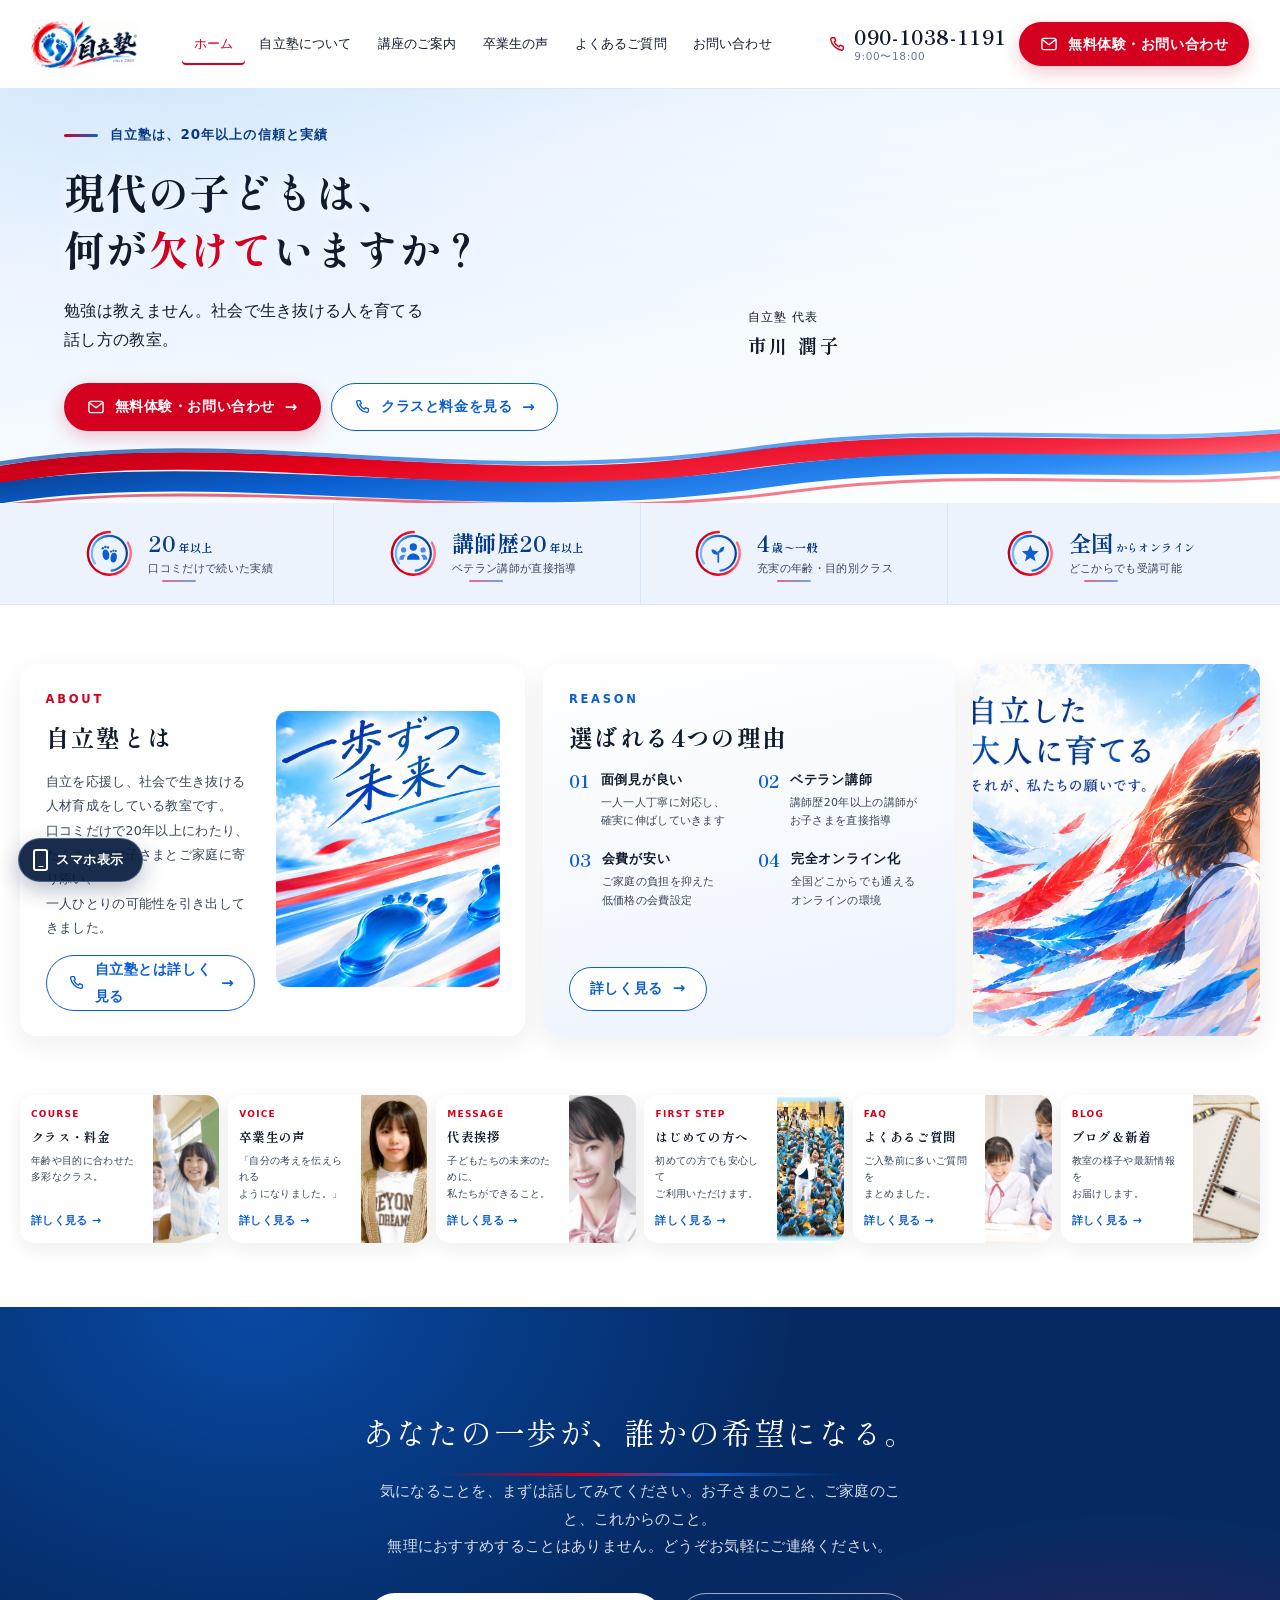
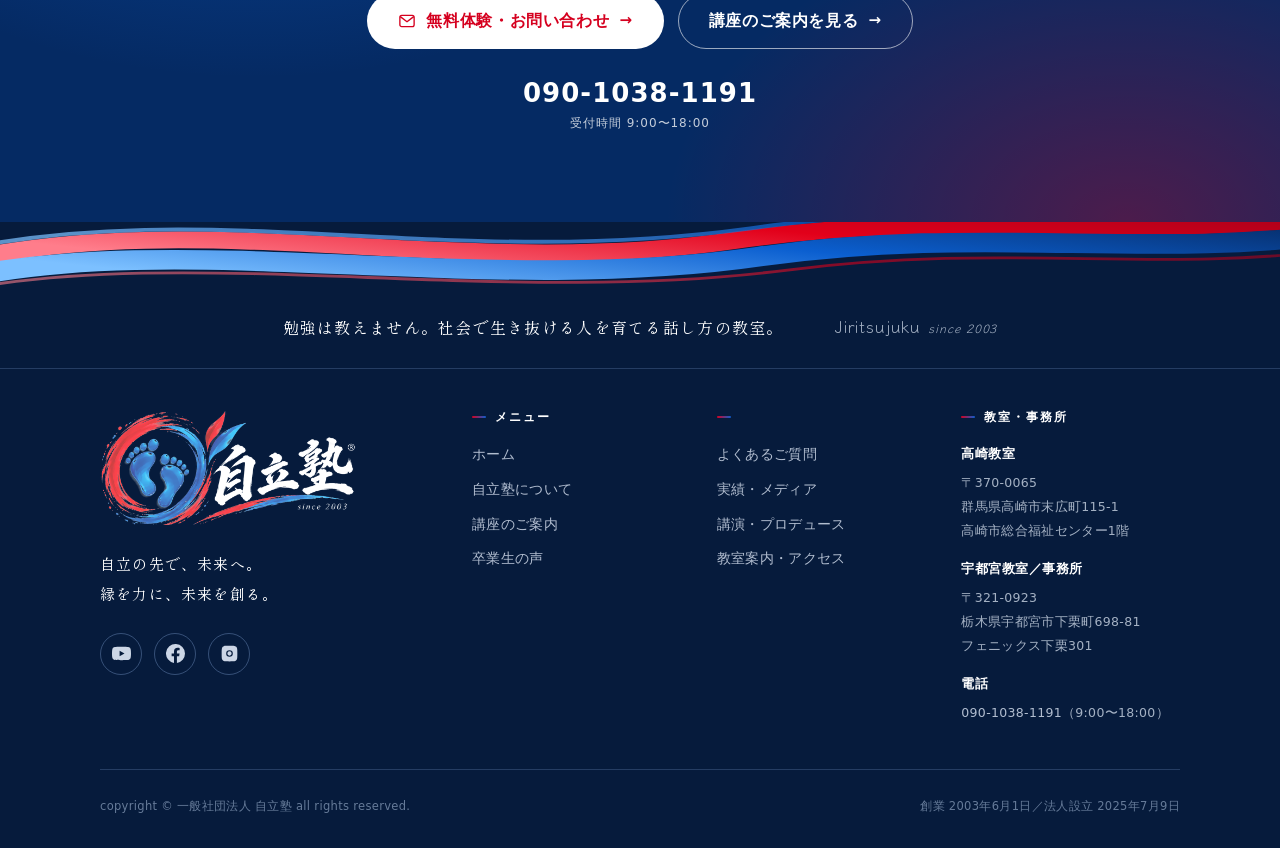
==== index.html @ 33a71c9c "現行サイト（Vercel本番デプロイ）のソースを取り込み Co-Authored-By: Claude Opus 5.5 <noreply@anthropic.com> Claude-Session:" ====
<!DOCTYPE html>
<html lang="ja">
<head>
<meta charset="UTF-8">
<meta name="viewport" content="width=device-width, initial-scale=1">
<title>自立塾｜高崎・宇都宮の話し方教室｜不登校・引きこもり支援</title>
<meta name="description" content="勉強は教えません。社会で生き抜ける人を育てる話し方の教室。世界情勢・コミュニケーション・お金の教育・プレゼンテーション力の4本柱。完全オンライン対応で全国から参加できます。">
<meta name="keywords" content="自立塾,高崎市,宇都宮市,話し方教室,不登校,引きこもり支援,市川潤子,オンライン,プレゼンテーション,お金の教育">
<meta name="robots" content="index,follow">
<meta property="og:type" content="website">
<meta property="og:title" content="自立塾｜高崎・宇都宮の話し方教室｜不登校・引きこもり支援">
<meta property="og:description" content="勉強は教えません。社会で生き抜ける人を育てる話し方の教室。世界情勢・コミュニケーション・お金の教育・プレゼンテーション力の4本柱。完全オンライン対応で全国から参加できます。">
<meta property="og:site_name" content="自立塾">
<meta property="og:image" content="assets/img/hero-pc.jpg">
<meta name="twitter:card" content="summary_large_image">
<link rel="icon" href="assets/img/mark.png">
<link rel="apple-touch-icon" href="assets/img/mark.png">
<link rel="preconnect" href="https://fonts.googleapis.com">
<link rel="preconnect" href="https://fonts.gstatic.com" crossorigin>
<link rel="stylesheet" href="https://fonts.googleapis.com/css2?family=Klee+One:wght@400;600&family=Shippori+Mincho+B1:wght@500;700&family=Zen+Kaku+Gothic+New:wght@400;500;700&display=swap">
<link rel="stylesheet" href="assets/css/style.css">
<script type="application/ld+json">{"@context": "https://schema.org", "@type": "EducationalOrganization", "name": "一般社団法人 自立塾", "alternateName": "自立塾", "url": "https://jiritujuku.com/", "logo": "https://jiritujuku.com/assets/img/logo-h.png", "foundingDate": "2003-06-01", "founder": {"@type": "Person", "name": "市川 潤子"}, "telephone": "+81-90-1038-1191", "sameAs": ["https://www.youtube.com/channel/UCJp2LZc89UXHqa7oxnzZFcg", "https://www.facebook.com/jichikawa2/", "https://www.instagram.com/junko.ichikawa/", "https://ameblo.jp/jiritujuku/"], "address": [{"@type": "PostalAddress", "postalCode": "370-0065", "addressRegion": "群馬県", "addressLocality": "高崎市", "streetAddress": "末広町115-1 高崎市総合福祉センター1階"}, {"@type": "PostalAddress", "postalCode": "321-0923", "addressRegion": "栃木県", "addressLocality": "宇都宮市", "streetAddress": "下栗町698-81 フェニックス下栗301"}]}</script>
</head>
<body>
<svg class="svg-defs" aria-hidden="true" focusable="false"><defs>
<linearGradient id="gRed" x1="0" y1="0" x2="1" y2="0.35"><stop offset="0" stop-color="#A8001A"/><stop offset=".42" stop-color="#E2001A"/><stop offset=".78" stop-color="#F42640"/><stop offset="1" stop-color="#FF6E7E"/></linearGradient>
<linearGradient id="gBlue" x1="0" y1="0" x2="1" y2="0.35"><stop offset="0" stop-color="#07306F"/><stop offset=".42" stop-color="#0B5FD0"/><stop offset=".78" stop-color="#2D8BF5"/><stop offset="1" stop-color="#6FB8FF"/></linearGradient>
<linearGradient id="gRedR" x1="1" y1="0" x2="0" y2="0.35"><stop offset="0" stop-color="#A8001A"/><stop offset=".45" stop-color="#E2001A"/><stop offset="1" stop-color="#FF7D8B"/></linearGradient>
<linearGradient id="gBlueR" x1="1" y1="0" x2="0" y2="0.35"><stop offset="0" stop-color="#07306F"/><stop offset=".45" stop-color="#0B5FD0"/><stop offset="1" stop-color="#7CC0FF"/></linearGradient>
</defs></svg>
<a class="skip" href="#main">本文へスキップ</a>

<header class="header">
  <div class="header__bar">
    <a class="header__logo" href="index.html" aria-label="自立塾 ホーム">
      <img src="assets/img/logo-since.png" alt="自立塾 since 2003" width="950" height="430">
    </a>
    <p class="header__tagline">社会で生き抜く力を<br>育てる話し方の教室</p>
    <nav class="header__nav" aria-label="メインメニュー">
      <a href="index.html" aria-current="page">ホーム</a>
      <a href="about.html">自立塾について</a>
      <a href="course.html">講座のご案内</a>
      <a href="voice.html">卒業生の声</a>
      <a href="faq.html">よくあるご質問</a>
      <a href="contact.html">お問い合わせ</a>
    </nav>
    <div class="header__side">
      <a class="header__tel" href="tel:09010381191"><svg class="ico" viewBox="0 0 24 24" aria-hidden="true" focusable="false"><path d="M6.6 3.5h3l1.5 3.8-2 1.4a12 12 0 0 0 6.2 6.2l1.4-2 3.8 1.5v3a1.8 1.8 0 0 1-2 1.8A16.5 16.5 0 0 1 4.8 5.5a1.8 1.8 0 0 1 1.8-2z" fill="none" stroke="currentColor" stroke-width="1.8" stroke-linejoin="round"/></svg><span><b>090-1038-1191</b><em>9:00〜18:00</em></span></a>
      <a class="btn btn--primary btn--sm" href="contact.html"><svg class="ico" viewBox="0 0 24 24" aria-hidden="true" focusable="false"><rect x="2.5" y="4.5" width="19" height="15" rx="2.5" fill="none" stroke="currentColor" stroke-width="1.8"/><path d="M3.5 6.5 12 13l8.5-6.5" fill="none" stroke="currentColor" stroke-width="1.8" stroke-linecap="round" stroke-linejoin="round"/></svg>無料体験・お問い合わせ</a>
      <button class="burger" type="button" aria-label="メニューを開く" aria-expanded="false" aria-controls="drawer"><i></i><i></i><i></i></button>
    </div>
  </div>
</header>

<div class="drawer" id="drawer">
  <nav aria-label="モバイルメニュー">
      <a href="index.html" aria-current="page">ホーム</a>
      <a href="about.html">自立塾について</a>
      <a href="course.html">講座のご案内</a>
      <a href="voice.html">卒業生の声</a>
      <a href="faq.html">よくあるご質問</a>
      <a href="contact.html">お問い合わせ</a>
      <a href="achievement.html">実績・メディア</a>
      <a href="produce.html">講演・プロデュース</a>
      <a href="info.html">教室案内・アクセス</a>
  </nav>
  <div class="drawer__cta">
    <a class="btn btn--primary btn--full" href="contact.html"><svg class="ico" viewBox="0 0 24 24" aria-hidden="true" focusable="false"><rect x="2.5" y="4.5" width="19" height="15" rx="2.5" fill="none" stroke="currentColor" stroke-width="1.8"/><path d="M3.5 6.5 12 13l8.5-6.5" fill="none" stroke="currentColor" stroke-width="1.8" stroke-linecap="round" stroke-linejoin="round"/></svg>無料体験・お問い合わせ</a>
    <a class="btn btn--tel btn--full" href="tel:09010381191"><svg class="ico" viewBox="0 0 24 24" aria-hidden="true" focusable="false"><path d="M6.6 3.5h3l1.5 3.8-2 1.4a12 12 0 0 0 6.2 6.2l1.4-2 3.8 1.5v3a1.8 1.8 0 0 1-2 1.8A16.5 16.5 0 0 1 4.8 5.5a1.8 1.8 0 0 1 1.8-2z" fill="none" stroke="currentColor" stroke-width="1.8" stroke-linejoin="round"/></svg>090-1038-1191</a>
  </div>
</div>

<main id="main">
  <!-- ============ ヒーロー ============ -->
  <section class="hero">
    <div class="hero__media">
      <div class="hero__photo">
        <picture>
          <source media="(max-width:920px)" srcset="assets/img/hero-sp.jpg">
          <img src="assets/img/hero-pc.jpg" alt="自立塾でお子さまの自立を応援します" width="1536" height="436" decoding="async" fetchpriority="high">
        </picture>
      </div>
      <div class="container hero__inner">
        <p class="hero__eyebrow">自立塾は、20年以上の信頼と実績</p>
        <h1>現代の子どもは、<br>何が<span class="accent">欠けて</span>いますか？</h1>
        <p class="hero__sub">勉強は教えません。社会で生き抜ける人を育てる<br>話し方の教室。</p>
        <div class="btn-row">
          <a class="btn btn--primary" href="contact.html"><svg class="ico" viewBox="0 0 24 24" aria-hidden="true" focusable="false"><rect x="2.5" y="4.5" width="19" height="15" rx="2.5" fill="none" stroke="currentColor" stroke-width="1.8"/><path d="M3.5 6.5 12 13l8.5-6.5" fill="none" stroke="currentColor" stroke-width="1.8" stroke-linecap="round" stroke-linejoin="round"/></svg>無料体験・お問い合わせ</a>
          <a class="btn btn--ghost" href="course.html"><svg class="ico" viewBox="0 0 24 24" aria-hidden="true" focusable="false"><path d="M6.6 3.5h3l1.5 3.8-2 1.4a12 12 0 0 0 6.2 6.2l1.4-2 3.8 1.5v3a1.8 1.8 0 0 1-2 1.8A16.5 16.5 0 0 1 4.8 5.5a1.8 1.8 0 0 1 1.8-2z" fill="none" stroke="currentColor" stroke-width="1.8" stroke-linejoin="round"/></svg>クラスと料金を見る</a>
        </div>
      </div>
      <p class="hero__credit"><span>自立塾 代表</span><b>市川 潤子</b></p>
      <svg class="ribbon ribbon--hero" viewBox="0 0 1440 210" preserveAspectRatio="none" aria-hidden="true" focusable="false">
<path d="M-40,172 C230,56 520,198 820,126 C1070,66 1250,130 1480,80" fill="none" stroke="url(#gRed)" stroke-width="30" stroke-linecap="round"/>
<path d="M-40,202 C210,98 540,228 850,154 C1090,98 1270,160 1480,112" fill="none" stroke="url(#gBlue)" stroke-width="35" stroke-linecap="round"/>
<path d="M-40,150 C250,40 500,180 840,104 C1080,46 1270,112 1480,60" fill="none" stroke="url(#gBlue)" stroke-width="7" stroke-linecap="round" opacity=".72"/>
<path d="M-40,222 C220,126 560,246 880,178 C1120,128 1280,186 1480,140" fill="none" stroke="url(#gRed)" stroke-width="5" stroke-linecap="round" opacity=".58"/>
</svg>
    </div>
  </section>

  <!-- ============ 信頼の実績 ============ -->
  <section class="trust">
    <div class="trust__grid">
      <div class="trust__item">
        <span class="trust__icon" aria-hidden="true"><svg viewBox="0 0 100 100" focusable="false"><circle cx="50" cy="50" r="44" fill="none" stroke="url(#gRed)" stroke-width="5" stroke-linecap="round" stroke-dasharray="230 47" transform="rotate(-30 50 50)"/><circle cx="50" cy="50" r="36" fill="none" stroke="url(#gBlue)" stroke-width="4.5" stroke-linecap="round" stroke-dasharray="186 40" transform="rotate(145 50 50)"/><g fill="#0B5FD0"><ellipse cx="43" cy="53" rx="7" ry="11" transform="rotate(-10 43 53)"/><circle cx="36.5" cy="39.5" r="2.5"/><circle cx="42" cy="37" r="2.7"/><circle cx="47.5" cy="38" r="2.4"/><ellipse cx="59" cy="59" rx="6.4" ry="10" transform="rotate(8 59 59)"/><circle cx="53.5" cy="46.5" r="2.2"/><circle cx="58.5" cy="44.5" r="2.4"/><circle cx="63.5" cy="45.5" r="2.2"/></g></svg></span>
        <div>
          <p class="trust__num">20<small>年以上</small></p>
          <span class="trust__label">口コミだけで続いた実績</span>
        </div>
      </div>
      <div class="trust__item">
        <span class="trust__icon" aria-hidden="true"><svg viewBox="0 0 100 100" focusable="false"><circle cx="50" cy="50" r="44" fill="none" stroke="url(#gRed)" stroke-width="5" stroke-linecap="round" stroke-dasharray="230 47" transform="rotate(-30 50 50)"/><circle cx="50" cy="50" r="36" fill="none" stroke="url(#gBlue)" stroke-width="4.5" stroke-linecap="round" stroke-dasharray="186 40" transform="rotate(145 50 50)"/><g fill="#0B5FD0"><circle cx="50" cy="37" r="7.5"/><path d="M37 63c0-7.6 5.8-12.5 13-12.5S63 55.4 63 63z"/><g opacity=".72"><circle cx="30" cy="43" r="5.4"/><path d="M21 63c0-6 4-10 9-10 1.5 0 2.9.3 4.1.9-2.5 2.3-4.1 5.4-4.1 9.1z"/><circle cx="70" cy="43" r="5.4"/><path d="M79 63c0-6-4-10-9-10-1.5 0-2.9.3-4.1.9 2.5 2.3 4.1 5.4 4.1 9.1z"/></g></g></svg></span>
        <div>
          <p class="trust__num">講師歴<b>20</b><small>年以上</small></p>
          <span class="trust__label">ベテラン講師が直接指導</span>
        </div>
      </div>
      <div class="trust__item">
        <span class="trust__icon" aria-hidden="true"><svg viewBox="0 0 100 100" focusable="false"><circle cx="50" cy="50" r="44" fill="none" stroke="url(#gRed)" stroke-width="5" stroke-linecap="round" stroke-dasharray="230 47" transform="rotate(-30 50 50)"/><circle cx="50" cy="50" r="36" fill="none" stroke="url(#gBlue)" stroke-width="4.5" stroke-linecap="round" stroke-dasharray="186 40" transform="rotate(145 50 50)"/><path d="M50 68V47" stroke="#0B5FD0" stroke-width="3.4" stroke-linecap="round" fill="none"/><path d="M49 53c-8 0-13-4-13-11 7 0 13 4 13 11z" fill="#0B5FD0"/><path d="M51 49c8-1 12-6 11-13-7 1-11 6-11 13z" fill="#0B5FD0"/></svg></span>
        <div>
          <p class="trust__num">4<small>歳〜一般</small></p>
          <span class="trust__label">充実の年齢・目的別クラス</span>
        </div>
      </div>
      <div class="trust__item">
        <span class="trust__icon" aria-hidden="true"><svg viewBox="0 0 100 100" focusable="false"><circle cx="50" cy="50" r="44" fill="none" stroke="url(#gRed)" stroke-width="5" stroke-linecap="round" stroke-dasharray="230 47" transform="rotate(-30 50 50)"/><circle cx="50" cy="50" r="36" fill="none" stroke="url(#gBlue)" stroke-width="4.5" stroke-linecap="round" stroke-dasharray="186 40" transform="rotate(145 50 50)"/><path d="M50 33 54.8 44.8 67.5 45.7 57.7 53.9 60.9 66.3 50 59.4 39.1 66.3 42.3 53.9 32.5 45.7 45.2 44.8Z" fill="#0B5FD0"/></svg></span>
        <div>
          <p class="trust__num">全国<small>からオンライン</small></p>
          <span class="trust__label">どこからでも受講可能</span>
        </div>
      </div>
    </div>
  </section>

  <!-- ============ 自立塾とは ／ 選ばれる理由 ／ 願い ============ -->
  <section class="section section--bento reveal">
    <div class="container container--wide">
      <div class="bento">

        <article class="bento__card bento__card--about">
          <div class="bento__text">
            <span class="eyebrow">ABOUT</span>
            <h2>自立塾とは</h2>
            <p>自立を応援し、社会で生き抜ける人材育成をしている教室です。<br>
            口コミだけで20年以上にわたり、たくさんのお子さまとご家庭に寄り添い、<br>
            一人ひとりの可能性を引き出してきました。</p>
            <a class="btn btn--ghost btn--sm" href="about.html"><svg class="ico" viewBox="0 0 24 24" aria-hidden="true" focusable="false"><path d="M6.6 3.5h3l1.5 3.8-2 1.4a12 12 0 0 0 6.2 6.2l1.4-2 3.8 1.5v3a1.8 1.8 0 0 1-2 1.8A16.5 16.5 0 0 1 4.8 5.5a1.8 1.8 0 0 1 1.8-2z" fill="none" stroke="currentColor" stroke-width="1.8" stroke-linejoin="round"/></svg>自立塾とは詳しく見る</a>
          </div>
          <div class="bento__photo">
            <picture>
              <source media="(max-width:620px)" srcset="assets/img/card-feet-sp.jpg">
              <img src="assets/img/card-feet.jpg" alt="一歩ずつ、未来へ。自立塾の歩み" width="740" height="980" loading="lazy">
            </picture>
          </div>
        </article>

        <article class="bento__card bento__card--reason">
          <span class="eyebrow eyebrow--blue">REASON</span>
          <h2>選ばれる<span class="num">4</span>つの理由</h2>
          <div class="reason-grid">
            <div class="reason">
              <span class="reason__no">01</span>
              <div><h3>面倒見が良い</h3><p>一人一人丁寧に対応し、<br>確実に伸ばしていきます</p></div>
            </div>
            <div class="reason">
              <span class="reason__no">02</span>
              <div><h3>ベテラン講師</h3><p>講師歴20年以上の講師が<br>お子さまを直接指導</p></div>
            </div>
            <div class="reason">
              <span class="reason__no">03</span>
              <div><h3>会費が安い</h3><p>ご家庭の負担を抑えた<br>低価格の会費設定</p></div>
            </div>
            <div class="reason">
              <span class="reason__no">04</span>
              <div><h3>完全オンライン化</h3><p>全国どこからでも通える<br>オンラインの環境</p></div>
            </div>
          </div>
          <a class="btn btn--ghost btn--sm" href="about.html">詳しく見る</a>
        </article>

        <article class="bento__card bento__card--wish">
          <picture>
            <source media="(max-width:620px)" srcset="assets/img/card-wish-sp.jpg">
            <img src="assets/img/card-wish.jpg" alt="自立した大人に育てる。それが、私たちの願いです。" width="1044" height="1086" loading="lazy">
          </picture>
        </article>

      </div>
    </div>
  </section>

  <!-- ============ 各ページへのご案内 ============ -->
  <section class="section section--portal reveal">
    <div class="container container--wide">
      <div class="portal">
        <a class="portal__card" href="course.html">
          <div class="portal__body">
            <span class="eyebrow">COURSE</span>
            <h2>クラス・料金</h2>
            <p>年齢や目的に合わせた<br>多彩なクラス。</p>
            <span class="portal__more">詳しく見る →</span>
          </div>
          <div class="portal__thumb"><img src="assets/img/c-1.png" alt="" width="300" height="230" loading="lazy"></div>
        </a>
        <a class="portal__card" href="voice.html">
          <div class="portal__body">
            <span class="eyebrow">VOICE</span>
            <h2>卒業生の声</h2>
            <p>「自分の考えを伝えられる<br>ようになりました。」</p>
            <span class="portal__more">詳しく見る →</span>
          </div>
          <div class="portal__thumb"><img src="assets/img/syoukai-seito-yui.png" alt="" width="300" height="300" loading="lazy"></div>
        </a>
        <a class="portal__card" href="about.html">
          <div class="portal__body">
            <span class="eyebrow">MESSAGE</span>
            <h2>代表挨拶</h2>
            <p>子どもたちの未来のために、<br>私たちができること。</p>
            <span class="portal__more">詳しく見る →</span>
          </div>
          <div class="portal__thumb"><img src="assets/img/teacher-1.png" alt="" width="320" height="320" loading="lazy"></div>
        </a>
        <a class="portal__card" href="contact.html">
          <div class="portal__body">
            <span class="eyebrow">FIRST STEP</span>
            <h2>はじめての方へ</h2>
            <p>初めての方でも安心して<br>ご利用いただけます。</p>
            <span class="portal__more">詳しく見る →</span>
          </div>
          <div class="portal__thumb"><img src="assets/img/index-3.png" alt="" width="400" height="270" loading="lazy"></div>
        </a>
        <a class="portal__card" href="faq.html">
          <div class="portal__body">
            <span class="eyebrow">FAQ</span>
            <h2>よくあるご質問</h2>
            <p>ご入塾前に多いご質問を<br>まとめました。</p>
            <span class="portal__more">詳しく見る →</span>
          </div>
          <div class="portal__thumb"><img src="assets/img/c-2.png" alt="" width="300" height="230" loading="lazy"></div>
        </a>
        <a class="portal__card" href="https://ameblo.jp/jiritujuku/" target="_blank" rel="noopener">
          <div class="portal__body">
            <span class="eyebrow">BLOG</span>
            <h2>ブログ＆新着</h2>
            <p>教室の様子や最新情報を<br>お届けします。</p>
            <span class="portal__more">詳しく見る →</span>
          </div>
          <div class="portal__thumb"><img src="assets/img/blog.png" alt="" width="247" height="165" loading="lazy"></div>
        </a>
      </div>
    </div>
  </section>

  <section class="ctaband">
    <div class="container ctaband__inner">
      <p class="catch">あなたの一歩が、誰かの希望になる。</p>
      <p>気になることを、まずは話してみてください。お子さまのこと、ご家庭のこと、これからのこと。<br>
      無理におすすめすることはありません。どうぞお気軽にご連絡ください。</p>
      <div class="btn-row">
        <a class="btn btn--white" href="contact.html"><svg class="ico" viewBox="0 0 24 24" aria-hidden="true" focusable="false"><rect x="2.5" y="4.5" width="19" height="15" rx="2.5" fill="none" stroke="currentColor" stroke-width="1.8"/><path d="M3.5 6.5 12 13l8.5-6.5" fill="none" stroke="currentColor" stroke-width="1.8" stroke-linecap="round" stroke-linejoin="round"/></svg>無料体験・お問い合わせ</a>
        <a class="btn btn--ghost" href="course.html" style="background:transparent;color:#fff;border-color:rgba(255,255,255,.6)">講座のご案内を見る</a>
      </div>
      <a class="ctaband__tel" href="tel:09010381191"><b>090-1038-1191</b><span>受付時間 9:00〜18:00</span></a>
    </div>
  </section>
</main>

<footer class="footer">
  <svg class="ribbon ribbon--footer" viewBox="0 0 1440 210" preserveAspectRatio="none" aria-hidden="true" focusable="false">
<path d="M-40,172 C230,56 520,198 820,126 C1070,66 1250,130 1480,80" fill="none" stroke="url(#gRedR)" stroke-width="30" stroke-linecap="round"/>
<path d="M-40,202 C210,98 540,228 850,154 C1090,98 1270,160 1480,112" fill="none" stroke="url(#gBlueR)" stroke-width="35" stroke-linecap="round"/>
<path d="M-40,150 C250,40 500,180 840,104 C1080,46 1270,112 1480,60" fill="none" stroke="url(#gBlueR)" stroke-width="7" stroke-linecap="round" opacity=".72"/>
<path d="M-40,222 C220,126 560,246 880,178 C1120,128 1280,186 1480,140" fill="none" stroke="url(#gRedR)" stroke-width="5" stroke-linecap="round" opacity=".58"/>
</svg>
  <div class="footer__catch">
    <p>勉強は教えません。社会で生き抜ける人を育てる話し方の教室。</p>
    <span class="footer__script">Jiritsujuku <em>since 2003</em></span>
  </div>
  <div class="container">
    <div class="footer__top">
      <div>
        <img class="footer__logo" src="assets/img/logo-since-white.png" alt="自立塾 since 2003" width="950" height="430">
        <p class="footer__tagline">自立の先で、未来へ。<br>縁を力に、未来を創る。</p>
        <div class="footer__sns">
          <a href="https://www.youtube.com/channel/UCJp2LZc89UXHqa7oxnzZFcg" target="_blank" rel="noopener" aria-label="YouTube"><svg viewBox="0 0 24 24" aria-hidden="true"><path fill="currentColor" d="M23.5 6.2a3 3 0 0 0-2.1-2.1C19.5 3.6 12 3.6 12 3.6s-7.5 0-9.4.5A3 3 0 0 0 .5 6.2C0 8.1 0 12 0 12s0 3.9.5 5.8a3 3 0 0 0 2.1 2.1c1.9.5 9.4.5 9.4.5s7.5 0 9.4-.5a3 3 0 0 0 2.1-2.1C24 15.9 24 12 24 12s0-3.9-.5-5.8ZM9.6 15.6V8.4l6.2 3.6-6.2 3.6Z"></path></svg></a>
          <a href="https://www.facebook.com/jichikawa2/" target="_blank" rel="noopener" aria-label="Facebook"><svg viewBox="0 0 24 24" aria-hidden="true"><path fill="currentColor" d="M24 12a12 12 0 1 0-13.9 11.9v-8.4H7.1V12h3V9.4c0-3 1.8-4.6 4.5-4.6 1.3 0 2.6.2 2.6.2v2.9h-1.5c-1.5 0-1.9.9-1.9 1.8V12h3.3l-.5 3.5h-2.8v8.4A12 12 0 0 0 24 12Z"></path></svg></a>
          <a href="https://www.instagram.com/junko.ichikawa/" target="_blank" rel="noopener" aria-label="Instagram"><svg viewBox="0 0 24 24" aria-hidden="true"><path fill="currentColor" d="M12 2.2c3.2 0 3.6 0 4.9.1 1.2.1 1.8.2 2.2.4.6.2 1 .5 1.4.9.4.4.7.8.9 1.4.2.4.4 1 .4 2.2.1 1.3.1 1.7.1 4.9s0 3.6-.1 4.9c-.1 1.2-.2 1.8-.4 2.2-.2.6-.5 1-.9 1.4-.4.4-.8.7-1.4.9-.4.2-1 .4-2.2.4-1.3.1-1.7.1-4.9.1s-3.6 0-4.9-.1c-1.2-.1-1.8-.2-2.2-.4-.6-.2-1-.5-1.4-.9-.4-.4-.7-.8-.9-1.4-.2-.4-.4-1-.4-2.2-.1-1.3-.1-1.7-.1-4.9s0-3.6.1-4.9c.1-1.2.2-1.8.4-2.2.2-.6.5-1 .9-1.4.4-.4.8-.7 1.4-.9.4-.2 1-.4 2.2-.4 1.3-.1 1.7-.1 4.9-.1Zm0 5.6a4.2 4.2 0 1 0 0 8.4 4.2 4.2 0 0 0 0-8.4Zm0 6.9a2.7 2.7 0 1 1 0-5.4 2.7 2.7 0 0 1 0 5.4Zm5.3-7.1a1 1 0 1 1-2 0 1 1 0 0 1 2 0Z"></path></svg></a>
        </div>
      </div>
      <div class="footer__nav">
        <div>
          <h4>メニュー</h4>
          <ul>
            <li><a href="index.html">ホーム</a></li>
            <li><a href="about.html">自立塾について</a></li>
            <li><a href="course.html">講座のご案内</a></li>
            <li><a href="voice.html">卒業生の声</a></li>
          </ul>
        </div>
        <div>
          <h4>&nbsp;</h4>
          <ul>
            <li><a href="faq.html">よくあるご質問</a></li>
            <li><a href="achievement.html">実績・メディア</a></li>
            <li><a href="produce.html">講演・プロデュース</a></li>
            <li><a href="info.html">教室案内・アクセス</a></li>
          </ul>
        </div>
        <div class="footer__office">
          <h4>教室・事務所</h4>
          <p><b>高崎教室</b>〒370-0065<br>群馬県高崎市末広町115-1<br>高崎市総合福祉センター1階</p>
          <p><b>宇都宮教室／事務所</b>〒321-0923<br>栃木県宇都宮市下栗町698-81<br>フェニックス下栗301</p>
          <p><b>電話</b><a href="tel:09010381191">090-1038-1191</a>（9:00〜18:00）</p>
        </div>
      </div>
    </div>
    <div class="footer__bottom">
      <span>copyright © 一般社団法人 自立塾 all rights reserved.</span>
      <span>創業 2003年6月1日／法人設立 2025年7月9日</span>
    </div>
  </div>
</footer>

<button class="viewtoggle" id="viewtoggle" type="button" aria-pressed="false">
  <span class="viewtoggle__ico" aria-hidden="true"></span><span class="viewtoggle__label">スマホ表示</span>
</button>

<div class="viewframe" id="viewframe" hidden>
  <div class="viewframe__bar">
    <span>スマホ表示プレビュー（幅 390px）</span>
    <button type="button" class="viewframe__close" id="viewframe-close">閉じる ✕</button>
  </div>
  <div class="viewframe__phone"><iframe id="viewframe-iframe" title="スマホ表示プレビュー"></iframe></div>
</div>

<div class="mobilebar">
  <a class="tel" href="tel:09010381191"><svg class="ico" viewBox="0 0 24 24" aria-hidden="true" focusable="false"><path d="M6.6 3.5h3l1.5 3.8-2 1.4a12 12 0 0 0 6.2 6.2l1.4-2 3.8 1.5v3a1.8 1.8 0 0 1-2 1.8A16.5 16.5 0 0 1 4.8 5.5a1.8 1.8 0 0 1 1.8-2z" fill="none" stroke="currentColor" stroke-width="1.8" stroke-linejoin="round"/></svg><span><b>090-1038-1191</b><em>9:00〜18:00</em></span></a>
  <a class="cv" href="contact.html"><svg class="ico" viewBox="0 0 24 24" aria-hidden="true" focusable="false"><rect x="2.5" y="4.5" width="19" height="15" rx="2.5" fill="none" stroke="currentColor" stroke-width="1.8"/><path d="M3.5 6.5 12 13l8.5-6.5" fill="none" stroke="currentColor" stroke-width="1.8" stroke-linecap="round" stroke-linejoin="round"/></svg>無料体験・お問い合わせ</a>
</div>

<script src="assets/js/main.js"></script>
</body>
</html>
---- assets/css/style.css ----
@charset "utf-8";
/* ============================================================
   自立塾 — Design System
   仕様書 v1.0 準拠 / 配色比率 白70 : 青20 : 赤10
   ============================================================ */

:root{
  /* Brand */
  --navy-footer:#061B3C;
  --header-pad:clamp(18px,2.6vw,46px);
  --red:#D5001F;
  --red-dark:#B00019;
  --blue:#0B5FD0;
  --navy:#083B86;
  --navy-deep:#052A63;
  --ink:#101B2D;
  --tint:#EDF3FD;
  --red-tint:#FCEEF0;

  /* Neutrals (blue-biased) */
  --paper:#FFFFFF;
  --paper-2:#F7F9FC;
  --line:#E2E8F2;
  --line-strong:#C9D4E4;
  --body:#37455A;
  --muted:#6C7A8D;

  /* Form */
  --r-card:8px;
  --r-img:12px;
  --r-pill:999px;
  --shadow:0 8px 24px rgba(16,27,45,.06);
  --shadow-lift:0 14px 34px rgba(16,27,45,.11);

  --head:"Shippori Mincho B1","Yu Mincho","YuMincho","Hiragino Mincho ProN",serif;
  --script:"Klee One","Shippori Mincho B1",serif;
  --sans:"Zen Kaku Gothic New","Hiragino Kaku Gothic ProN","Yu Gothic",system-ui,sans-serif;

  --header-h:88px;
}

*,*::before,*::after{box-sizing:border-box}
html{scroll-behavior:smooth; -webkit-text-size-adjust:100%}
body{
  margin:0; background:var(--paper); color:var(--body);
  font-family:var(--sans); font-size:16px; line-height:1.9;
  letter-spacing:.02em; -webkit-font-smoothing:antialiased;
  overflow-wrap:break-word;
}
img{max-width:100%; height:auto; display:block}
a{color:var(--blue); text-underline-offset:3px}
a:focus-visible,button:focus-visible,summary:focus-visible,
input:focus-visible,select:focus-visible,textarea:focus-visible{
  outline:2px solid var(--blue); outline-offset:2px; border-radius:3px;
}
h1,h2,h3,h4{font-family:var(--head); color:var(--ink); font-weight:700; line-height:1.55; margin:0; text-wrap:balance}
p{margin:0 0 1.2em}
p:last-child{margin-bottom:0}
ul,ol{margin:0 0 1.2em; padding-left:1.4em}
li{margin-bottom:.4em}

.container{width:100%; max-width:1120px; margin-inline:auto; padding-inline:20px}
.container--wide{max-width:1290px}
.prose{max-width:740px}
.center{text-align:center}
.mono-num{font-variant-numeric:tabular-nums}
.visually-hidden{position:absolute!important; width:1px; height:1px; overflow:hidden; clip:rect(0 0 0 0); white-space:nowrap}

/* ---------- Skip link ---------- */
.skip{position:absolute; left:-9999px; top:0; background:var(--red); color:#fff; padding:10px 18px; z-index:200}
.skip:focus{left:12px; top:12px}

/* ============================================================
   Header
   ============================================================ */
.header{position:sticky; top:0; z-index:100; background:rgba(255,255,255,.96); backdrop-filter:saturate(150%) blur(8px); border-bottom:1px solid var(--line)}
.header .container{max-width:none; padding-inline:clamp(18px,2.6vw,46px)}
.header__bar{display:flex; align-items:center; gap:16px; height:var(--header-h); transition:height .2s ease}
.header.is-compact .header__bar{height:64px}
.header__logo{display:flex; align-items:center; flex:0 0 auto}
.header__logo img{height:clamp(44px,3.6vw,60px); width:auto; transition:height .2s ease}
.header.is-compact .header__logo img{height:40px}
.header__tagline{
  flex:0 0 auto; margin:0; font-size:11.5px; line-height:1.6; color:var(--body);
  letter-spacing:.04em; padding-left:16px; border-left:1px solid var(--line);
}
.header.is-compact .header__tagline{display:none}
.header__nav{margin-inline:auto; display:flex; align-items:center; gap:2px}
.header__nav a{
  font-size:clamp(12.5px,1vw,14.5px); font-weight:500; color:var(--ink); text-decoration:none;
  padding:9px clamp(8px,1vw,15px); border-radius:4px; white-space:nowrap; letter-spacing:.01em;
}
.header__nav a:hover{color:var(--blue); background:var(--tint)}
.header__nav a[aria-current="page"]{color:var(--red); box-shadow:inset 0 -2px 0 var(--red)}
.header__side{display:flex; align-items:center; gap:12px; flex:0 0 auto}
.header__tel{
  display:flex; align-items:center; gap:8px; text-decoration:none; color:var(--ink); line-height:1.2;
}
.header__tel .ico{width:19px; height:19px; color:var(--red); flex:0 0 auto}
.header__tel b{display:block; font-family:var(--head); font-size:20px; font-weight:700; letter-spacing:.03em; font-variant-numeric:tabular-nums}
.header__tel em{display:block; font-style:normal; font-size:10.5px; color:var(--muted); letter-spacing:.06em; margin-top:1px}
.header__side .btn::after{content:none}
.ico{width:18px; height:18px; flex:0 0 auto; display:block}
.burger{display:none; width:44px; height:44px; border:1px solid var(--line-strong); background:#fff; border-radius:6px; cursor:pointer; align-items:center; justify-content:center; flex-direction:column; gap:4px}
.burger i{display:block; width:18px; height:1.5px; background:var(--ink); transition:transform .2s ease, opacity .2s ease}
.burger[aria-expanded="true"] i:nth-child(1){transform:translateY(5.5px) rotate(45deg)}
.burger[aria-expanded="true"] i:nth-child(2){opacity:0}
.burger[aria-expanded="true"] i:nth-child(3){transform:translateY(-5.5px) rotate(-45deg)}

.drawer{display:none; position:fixed; inset:56px 0 0; background:#fff; z-index:99; overflow-y:auto; padding:8px 20px 120px}
.drawer.is-open{display:block}
.drawer a{display:block; padding:16px 4px; border-bottom:1px solid var(--line); color:var(--ink); text-decoration:none; font-weight:500}
.drawer a:last-of-type{border-bottom:0}
.drawer .drawer__cta{margin-top:20px; display:grid; gap:10px}

/* ============================================================
   Buttons
   ============================================================ */
.btn{
  display:inline-flex; align-items:center; justify-content:center; gap:10px;
  min-height:56px; padding:0 30px; border-radius:var(--r-pill);
  font-family:var(--sans); font-size:16px; font-weight:700; letter-spacing:.04em;
  text-decoration:none; border:1.5px solid transparent; cursor:pointer;
  transition:background-color .15s ease, transform .15s ease, box-shadow .15s ease, color .15s ease;
}
.btn::after{content:"→"; font-size:15px; line-height:1}
.btn--primary{background:var(--red); color:#fff; box-shadow:0 6px 18px rgba(213,0,31,.22)}
.btn--primary:hover{background:var(--red-dark); transform:translateY(-1px); box-shadow:0 10px 24px rgba(213,0,31,.28)}
.btn--ghost{background:#fff; color:var(--blue); border-color:var(--blue)}
.btn--ghost:hover{background:var(--tint); transform:translateY(-1px)}
.btn--white{background:#fff; color:var(--red)}
.btn--white:hover{background:#fff; transform:translateY(-1px)}
.btn--tel{background:#fff; color:var(--ink); border-color:var(--line-strong)}
.btn--tel::after{content:none}
.btn--sm{min-height:44px; font-size:14px; padding:0 20px}
.btn--full{width:100%}
.btn-row{display:flex; flex-wrap:wrap; gap:14px; align-items:center}
.btn-row--center{justify-content:center}

/* ============================================================
   Hero
   ============================================================ */
.hero{position:relative; background:#fff; overflow:hidden}
.hero .container{max-width:none; padding-inline:clamp(20px,5.2vw,104px)}
.hero__media{position:relative; min-height:clamp(360px,28.4vw,610px); display:flex; align-items:center}
.hero__photo{position:absolute; inset:0; z-index:0; background:#fff}
.hero__photo picture{display:contents}
.hero__photo img{
  position:absolute; inset:0; top:0; left:0; right:auto; transform:none;
  width:100%; height:100%; max-width:none;
  object-fit:cover; object-position:center top;
}
.hero__media::after{
  content:""; position:absolute; inset:0;
  background:linear-gradient(96deg, rgba(255,255,255,.5) 0%, rgba(255,255,255,.22) 20%, rgba(255,255,255,0) 38%);
}
.hero__inner{position:relative; z-index:6; padding-block:clamp(24px,2.6vw,46px) clamp(86px,9.5vw,150px)}
.hero__inner > *{max-width:clamp(430px,32vw,620px)}
.hero__eyebrow{
  display:flex; align-items:center; gap:12px; color:var(--navy); font-size:clamp(13px,1vw,15px);
  font-weight:700; letter-spacing:.08em; margin:0 0 16px;
}
.hero__eyebrow::before{
  content:""; width:34px; height:3px; border-radius:2px; flex:0 0 auto;
  background:linear-gradient(90deg,var(--red),var(--blue));
}
.hero h1{
  color:var(--ink); font-size:clamp(28px,3.25vw,58px); line-height:1.38; letter-spacing:.02em;
  margin-bottom:20px; text-shadow:0 2px 18px rgba(255,255,255,.92);
}
.hero h1 .accent{color:var(--red); position:relative; white-space:nowrap}
.hero__sub{color:var(--ink); font-size:clamp(14px,1.18vw,19px); margin-bottom:26px; line-height:1.85}
.hero__sub b{font-weight:700; color:var(--ink)}
.hero .btn-row{gap:10px; max-width:none; flex-wrap:nowrap}
.hero .btn{min-height:clamp(50px,3.6vw,60px); font-size:clamp(14px,1.05vw,16.5px); padding:0 clamp(20px,1.8vw,30px); white-space:nowrap}
.hero__note{margin-top:16px; color:var(--muted); font-size:11.8px; letter-spacing:.03em; line-height:1.7}
/* 手書きのひとこと（現在はヒーロー画像に含まれるため未使用） */
.hero__hand{
  position:absolute; right:clamp(24px,7vw,110px); top:clamp(70px,13vw,150px); z-index:6; margin:0;
  font-family:var(--script); font-weight:600; color:var(--navy);
  font-size:clamp(22px,2.9vw,38px); line-height:1.55; letter-spacing:.06em;
  text-shadow:0 2px 16px rgba(255,255,255,.95), 0 0 34px rgba(255,255,255,.75);
}
.hero__hand svg{display:block; width:100%; height:18px; margin-top:6px; overflow:visible}
.hero__hand small{
  display:block; margin-top:16px; font-family:var(--sans); font-weight:500;
  font-size:13px; letter-spacing:.08em; color:var(--navy); line-height:1.8;
}
.hero__hand small b{display:block; font-family:var(--head); font-size:17px; letter-spacing:.1em}

/* 舞う羽 */
.hero__feather{position:absolute; z-index:4; pointer-events:none; background:url(../img/motif-leaf.png) center/contain no-repeat}
.hero__feather--1{right:4%;  top:9%;   width:118px; height:96px;  transform:rotate(-12deg); opacity:.85}
.hero__feather--2{right:30%; top:16%;  width:76px;  height:62px;  transform:rotate(22deg);  opacity:.5}
.hero__feather--3{right:9%;  top:62%;  width:62px;  height:50px;  transform:rotate(-34deg); opacity:.4}

/* Sub page header */
.pagehead{position:relative; background:var(--navy-deep); overflow:hidden; padding-block:56px 62px; border-bottom:1px solid var(--line)}
.pagehead::before{
  content:""; position:absolute; inset:0;
  background:radial-gradient(120% 140% at 88% 12%, rgba(11,95,208,.55) 0%, rgba(5,42,99,0) 60%),
             radial-gradient(90% 120% at 4% 100%, rgba(213,0,31,.32) 0%, rgba(5,42,99,0) 58%);
}
.pagehead__inner{position:relative; z-index:2}
.pagehead .eyebrow{color:rgba(255,255,255,.72)}
.pagehead h1{color:#fff; font-size:clamp(26px,4.4vw,40px); letter-spacing:.04em}
.pagehead p{color:rgba(255,255,255,.86); margin:16px 0 0; max-width:44em; font-size:15px}

/* Breadcrumbs */
.crumbs{font-size:12px; color:var(--muted); padding-block:14px; border-bottom:1px solid var(--line)}
.crumbs ol{list-style:none; display:flex; flex-wrap:wrap; gap:8px; margin:0; padding:0}
.crumbs li{margin:0; display:flex; gap:8px; align-items:center}
.crumbs li+li::before{content:"／"; color:var(--line-strong)}
.crumbs a{color:var(--muted); text-decoration:none}
.crumbs a:hover{color:var(--blue)}

/* ============================================================
   Sections
   ============================================================ */
.section{padding-block:70px}
.section--tight{padding-block:56px}
.section--tint,.section--paper{background:var(--tint)}
/* tint が連続したときだけ、境目に髪の毛罫を1本 */
.section--tint + .section--tint,.section--tint + .section--paper,
.section--paper + .section--tint,.section--paper + .section--paper{border-top:1px solid #DCE7F8}
.section--navy{background:var(--navy-deep); color:rgba(255,255,255,.9)}
.section--navy h2,.section--navy h3{color:#fff}

.eyebrow{
  display:block; font-size:11.5px; letter-spacing:.24em; color:var(--red);
  font-weight:700; margin-bottom:12px; font-family:var(--sans);
}
.eyebrow--blue{color:var(--blue)}
.sec-title{font-size:clamp(23px,3.6vw,34px); letter-spacing:.03em; margin-bottom:18px}
.sec-lead{font-size:16px; color:var(--body); max-width:44em; margin-bottom:44px}
.section--navy .sec-lead{color:rgba(255,255,255,.86)}
.sec-head{margin-bottom:40px}

/* セクション内の小見出し（1セクションに複数の話題を持たせるとき） */
.subhead{margin:52px 0 28px; padding-top:30px; border-top:1px solid var(--line)}
.subhead h3{font-size:clamp(19px,2.6vw,25px); letter-spacing:.04em; margin-bottom:10px}
.subhead p{font-size:14.5px; color:var(--body); margin:0; max-width:44em}

h3.h3{font-size:20px; margin:0 0 14px; letter-spacing:.03em}
h4.h4{font-family:var(--sans); font-size:15.5px; font-weight:700; color:var(--navy); margin:0 0 8px}

.brush-divider{display:block; width:100%; height:auto}

/* ============================================================
   Trust bar
   ============================================================ */
.trust{background:var(--tint); border-bottom:1px solid #DDE8F8}
.trust__grid{display:grid; grid-template-columns:repeat(4,1fr); gap:0; background:transparent}
.trust__item + .trust__item{box-shadow:inset 1px 0 0 #D6E4F8}
.trust__item{
  background:var(--tint); padding:26px clamp(10px,1.4vw,22px); position:relative;
  display:flex; align-items:center; justify-content:center; gap:clamp(10px,1.1vw,18px); text-align:left;
}
.trust__icon{width:clamp(46px,3.4vw,58px); height:clamp(46px,3.4vw,58px); margin:0; display:block; flex:0 0 auto}
.trust__icon svg{width:100%; height:100%; display:block}
.trust__item::after{content:none}
.trust__item::after{
  content:""; position:absolute; left:50%; transform:translateX(-50%); bottom:22px;
  width:34px; height:2px; border-radius:2px; background:linear-gradient(90deg,var(--red),var(--blue)); opacity:.55;
}
.trust__num{font-family:var(--head); font-size:clamp(19px,1.55vw,27px); font-weight:700; color:var(--navy); line-height:1.25; letter-spacing:.02em; font-variant-numeric:tabular-nums; margin:0}
.trust__num small{font-size:.48em; font-weight:700; margin-left:3px; letter-spacing:.04em}
.trust__label{display:block; font-size:clamp(11px,.82vw,13px); color:var(--body); margin:4px 0 0; letter-spacing:.03em; line-height:1.55}

/* ============================================================
   Cards
   ============================================================ */
.cards{display:grid; gap:22px}
.cards--2{grid-template-columns:repeat(auto-fit,minmax(300px,1fr))}
.cards--3{grid-template-columns:repeat(auto-fit,minmax(260px,1fr))}
.cards--4{grid-template-columns:repeat(auto-fit,minmax(224px,1fr))}

.card{background:#fff; border:1px solid var(--line); border-radius:var(--r-card); padding:26px 24px; display:flex; flex-direction:column}
.card__no{font-size:11px; letter-spacing:.18em; color:var(--red); font-weight:700; margin-bottom:10px; font-variant-numeric:tabular-nums}
.card h3{font-size:17.5px; margin-bottom:10px; letter-spacing:.03em}
.card p{font-size:14.5px; line-height:1.95; margin-bottom:0}
.card--plain{border:0; padding:0; background:transparent}

/* Class cards */
.classcard{background:#fff; border:1px solid var(--line); border-radius:var(--r-card); overflow:hidden; display:flex; flex-direction:column; box-shadow:var(--shadow); transition:box-shadow .18s ease, transform .18s ease}
.classcard:hover{box-shadow:var(--shadow-lift)}
.classcard__img{position:relative; aspect-ratio:4/3; overflow:hidden; background:var(--tint)}
.classcard__img img{width:100%; height:100%; object-fit:cover; object-position:50% 34%; transition:transform .5s ease}
/* 支給写真のトーンをそろえる（彩度をわずかに落とす） */
.classcard__img img,.senpai img,.voice__photo img,.vcard__who img{filter:saturate(.9)}
.classcard:hover .classcard__img img{transform:scale(1.035)}
.classcard__img::after{
  content:""; position:absolute; left:0; right:0; bottom:0; height:4px;
  background:linear-gradient(90deg,var(--red),var(--blue)); opacity:0; transition:opacity .2s ease;
}
.classcard:hover .classcard__img::after{opacity:1}
.classcard__body{padding:20px 22px 24px; display:flex; flex-direction:column; flex:1}
.classcard__badge{display:inline-block; font-size:11px; letter-spacing:.1em; color:var(--blue); background:var(--tint); border-radius:var(--r-pill); padding:4px 12px; margin-bottom:12px; align-self:flex-start}
.classcard h3{font-size:17px; margin-bottom:10px}
.classcard p{font-size:13.8px; color:var(--body); line-height:1.9; margin-bottom:16px}
.classcard__price{margin-top:auto; padding-top:14px; border-top:1px dashed var(--line-strong); display:flex; align-items:baseline; justify-content:space-between; gap:10px}
.classcard__price b{font-family:var(--head); font-size:21px; color:var(--ink); font-variant-numeric:tabular-nums; letter-spacing:.01em}
.classcard__price span{font-size:12px; color:var(--muted)}
.classcard__link{margin-top:14px; font-size:13px; font-weight:700; color:var(--blue); text-decoration:none}
.classcard__link:hover{text-decoration:underline}

/* ============================================================
   Voice (testimonials)
   ============================================================ */
.voice{background:#fff; border:1px solid var(--line); border-radius:var(--r-card); overflow:hidden}
.voice__head{padding:22px 26px 0}
.voice__title{font-size:17.5px; letter-spacing:.03em; margin-bottom:16px; color:var(--navy)}
.voice__row{display:grid; grid-template-columns:200px 1fr; gap:26px; padding:22px 26px 26px; align-items:start}
.voice__row+.voice__row{border-top:1px dashed var(--line-strong)}
.voice__row--parent{background:var(--tint)}
.voice__photo{border-radius:var(--r-img); overflow:hidden; background:var(--paper-2)}
.voice__photo img{width:100%; height:auto; display:block}
.voice__photo figcaption{font-size:11.5px; color:var(--muted); padding:7px 2px 0; line-height:1.6; text-align:center}
.voice__name{font-family:var(--sans); font-size:14.5px; font-weight:700; color:var(--ink); margin-bottom:10px; letter-spacing:.03em}
.voice__name em{font-style:normal; font-size:11.5px; color:#fff; background:var(--blue); border-radius:var(--r-pill); padding:3px 10px; margin-left:10px; letter-spacing:.06em; vertical-align:2px}
.voice__row--parent .voice__name em{background:var(--red)}
.voice__text{font-family:var(--head); font-size:15.5px; line-height:2.05; color:var(--ink)}
.voice__text p{margin-bottom:1em}
.voice--compact .voice__row{grid-template-columns:140px 1fr; gap:20px; padding:20px 22px}
.voice--compact .voice__text{font-size:14.5px; line-height:1.95}

/* 声の抜粋カード（トップページ用） */
.vcard{background:#fff; border:1px solid var(--line); border-radius:var(--r-card); padding:28px 26px 24px; display:flex; flex-direction:column}
.vcard__quote{
  font-family:var(--head); font-size:17px; line-height:1.8; color:var(--navy);
  letter-spacing:.03em; margin:0 0 14px; padding-left:16px; border-left:2px solid var(--red);
}
.vcard__body{font-size:14px; line-height:1.95; margin-bottom:22px}
.vcard__who{margin-top:auto; display:flex; align-items:center; gap:13px; padding-top:16px; border-top:1px solid var(--line)}
.vcard__who img{width:50px; height:50px; border-radius:50%; object-fit:cover; object-position:50% 28%; flex:0 0 auto}
.vcard__who span{font-size:12px; color:var(--muted); line-height:1.6}
.vcard__who b{display:block; font-family:var(--sans); font-size:14.5px; color:var(--ink); letter-spacing:.03em; font-weight:700}

/* Tabs */
.tabs{display:flex; flex-wrap:wrap; gap:4px; border-bottom:1px solid var(--line); margin-bottom:32px}
.tab{
  appearance:none; background:transparent; border:0; border-bottom:2px solid transparent;
  font-family:var(--sans); font-size:14px; font-weight:700; color:var(--muted);
  padding:12px 16px; cursor:pointer; letter-spacing:.03em; transition:color .15s ease;
}
.tab:hover{color:var(--blue)}
.tab[aria-selected="true"]{color:var(--blue); border-bottom-color:var(--blue)}
.tabpanel[hidden]{display:none}

/* ============================================================
   Senpai / media
   ============================================================ */
.senpai{display:grid; grid-template-columns:repeat(auto-fit,minmax(292px,1fr)); gap:30px 26px}
.senpai figure{margin:0}
.senpai figure{position:relative}
.senpai img{border-radius:var(--r-img); width:100%; aspect-ratio:4/3; object-fit:cover; object-position:50% 32%;
  background:var(--paper-2); box-shadow:0 14px 32px rgba(16,27,45,.10)}
.senpai figcaption{padding-top:14px}
.senpai .name{font-family:var(--head); font-weight:700; color:var(--ink); font-size:16px; display:block;
  margin-bottom:10px; letter-spacing:.04em; padding-bottom:10px; border-bottom:1px solid var(--line)}
.senpai ul{list-style:none; padding:0; margin:0; font-size:13.5px; line-height:1.85}
.senpai li{position:relative; padding-left:15px; margin-bottom:3px}
.senpai li::before{content:"→"; position:absolute; left:0; color:var(--blue); font-size:11px}
.senpai .quote{font-family:var(--head); font-size:14px; margin-top:10px; padding-left:12px; border-left:2px solid var(--red); line-height:1.9}

.medialogos{display:grid; grid-template-columns:repeat(auto-fit,minmax(278px,1fr)); gap:22px}
.medialogos figure{margin:0; background:#fff; border:1px solid var(--line); border-radius:var(--r-card); overflow:hidden}
.medialogos img{width:100%; aspect-ratio:4/3; object-fit:contain; background:#fff; padding:16px;
  filter:grayscale(.2); opacity:.97; transition:filter .3s ease, transform .3s ease}
.medialogos figure:hover{box-shadow:var(--shadow)}
.medialogos figure:hover img{transform:scale(1.02)}
.medialogos figure:hover img{filter:none; opacity:1}
.medialogos figcaption{font-size:12px; color:var(--body); padding:12px 12px 14px; text-align:center;
  border-top:1px solid var(--line); letter-spacing:.03em}

/* ============================================================
   Steps
   ============================================================ */
.steps{display:grid; grid-template-columns:repeat(auto-fit,minmax(250px,1fr)); gap:20px; counter-reset:step}
.step{background:#fff; border:1px solid var(--line); border-radius:var(--r-card); padding:34px 26px 30px; position:relative}
.steps{position:relative}
.step{text-align:center; padding-top:34px}
.step__no{
  width:58px; height:58px; border-radius:50%; background:#fff; color:var(--blue);
  display:flex; align-items:center; justify-content:center; font-family:var(--head);
  font-weight:700; font-size:22px; margin:0 auto 18px; font-variant-numeric:tabular-nums;
  box-shadow:0 0 0 2px var(--blue), 0 0 0 7px var(--tint); position:relative;
}
.step h3{font-size:17px; margin-bottom:10px}
.step p{font-size:14px; margin:0}

/* ============================================================
   FAQ / details
   ============================================================ */
.faq{display:grid; gap:10px}
.faq details{background:#fff; border:1px solid var(--line); border-radius:var(--r-card)}
.faq summary{
  list-style:none; cursor:pointer; padding:19px 22px; font-weight:700; color:var(--ink);
  font-size:15.5px; display:flex; gap:14px; align-items:center; justify-content:space-between;
}
.faq summary::-webkit-details-marker{display:none}
.faq summary::before{content:"Q"; font-family:var(--head); color:var(--red); font-size:16px; flex:0 0 auto}
.faq summary span{flex:1}
.faq summary::after{content:"＋"; color:var(--blue); font-weight:400; flex:0 0 auto}
.faq details[open] summary::after{content:"−"}
.faq .answer{padding:0 22px 22px 56px; font-size:14.5px; line-height:1.95}
.faq .answer p:last-child{margin-bottom:0}

/* ============================================================
   Tables / definition
   ============================================================ */
.tablewrap{overflow-x:auto; border:1px solid var(--line); border-radius:var(--r-card); background:#fff}
table.tbl{border-collapse:collapse; width:100%; min-width:560px; font-size:14px}
table.tbl th,table.tbl td{padding:15px 18px; border-bottom:1px solid var(--line); text-align:left; vertical-align:middle}
table.tbl thead th{background:var(--paper-2); font-size:12.5px; letter-spacing:.08em; color:var(--navy); white-space:nowrap}
table.tbl tbody tr:last-child td{border-bottom:0}
table.tbl td.price{font-family:var(--head); font-size:17px; color:var(--ink); white-space:nowrap; font-variant-numeric:tabular-nums}
table.tbl td.name{font-weight:700; color:var(--ink)}
table.tbl tr.is-total td{background:var(--tint)}

.deflist{display:grid; grid-template-columns:170px 1fr; background:transparent; border-top:1px solid var(--line-strong)}
.deflist dt{
  padding:18px 0 18px 2px; font-family:var(--sans); font-weight:700; color:var(--navy);
  font-size:12.5px; letter-spacing:.12em; border-bottom:1px solid var(--line); display:flex; align-items:flex-start; gap:10px;
}
.deflist dt::before{content:""; width:14px; height:2px; border-radius:2px; margin-top:.75em; flex:0 0 auto;
  background:linear-gradient(90deg,var(--red),var(--blue))}
.deflist dd{margin:0; padding:18px 0 18px 8px; border-bottom:1px solid var(--line); font-size:14.8px; color:var(--ink)}

/* ============================================================
   Misc blocks
   ============================================================ */
.note{border-left:3px solid var(--blue); background:var(--tint); padding:20px 24px; border-radius:0 var(--r-card) var(--r-card) 0; font-size:14.5px}
.note--red{border-left-color:var(--red); background:var(--red-tint)}

.split{display:grid; grid-template-columns:1fr 1fr; gap:52px; align-items:center}
.split--photo-left .split__media{order:-1}
.split__media img{border-radius:var(--r-img); width:100%; box-shadow:0 18px 40px rgba(16,27,45,.11)}
.split__media{position:relative}
.split__media::after{
  content:""; position:absolute; left:22px; right:22px; bottom:-7px; height:4px; border-radius:4px;
  background:linear-gradient(90deg,var(--red),var(--blue)); opacity:.9;
}
.figcap{font-size:12px; color:var(--muted); margin-top:10px; text-align:center}
.card .split__media::after{display:none}
.card .split__media img{box-shadow:none}

.checklist{list-style:none; padding:0; margin:0 0 1.4em}
.checklist li{position:relative; padding-left:26px; margin-bottom:.6em; font-size:15px}
.checklist li{padding-left:30px}
.checklist li::before{
  content:""; position:absolute; left:2px; top:.62em; width:11px; height:6px;
  border-left:2px solid var(--blue); border-bottom:2px solid var(--blue);
  transform:rotate(-45deg);
}
.checklist--red li::before{border-color:var(--red)}

.pill-list{display:flex; flex-wrap:wrap; gap:9px; padding:0; margin:0; list-style:none}
.pill-list li{margin:0; font-size:13px; background:#fff; border:1px solid var(--line); border-radius:var(--r-pill); padding:7px 15px; color:var(--ink)}

.timeline{list-style:none; padding:0; margin:0; border-left:2px solid var(--line)}
.timeline li{position:relative; margin:0; padding:0 0 22px 26px; font-size:14.5px}
.timeline li::before{content:""; position:absolute; left:-7px; top:.72em; width:12px; height:12px; border-radius:50%; background:#fff; border:2px solid var(--blue)}
.timeline .yr{display:inline-block; min-width:5.2em; font-weight:700; color:var(--navy); font-variant-numeric:tabular-nums}

.blogfeed{list-style:none; padding:0; margin:0}
.blogfeed li{margin:0; border-bottom:1px dashed var(--line-strong)}
.blogfeed a{display:flex; flex-wrap:wrap; gap:6px 20px; padding:16px 4px; text-decoration:none; color:var(--ink); font-size:14.5px; align-items:baseline}
.blogfeed a:hover{color:var(--blue)}
.blogfeed time{font-size:12.5px; color:var(--muted); font-variant-numeric:tabular-nums; letter-spacing:.05em; flex:0 0 auto}

/* Video facade */
.video{position:relative; aspect-ratio:16/9; border-radius:var(--r-img); overflow:hidden; background:var(--ink); border:0; padding:0; width:100%; cursor:pointer; display:block}
.video img{width:100%; height:100%; object-fit:cover; opacity:.82; transition:opacity .2s ease, transform .3s ease}
.video:hover img{opacity:.95; transform:scale(1.02)}
.video iframe{position:absolute; inset:0; width:100%; height:100%; border:0}
.video__play{
  position:absolute; left:50%; top:50%; transform:translate(-50%,-50%);
  width:74px; height:74px; border-radius:50%; background:rgba(213,0,31,.94);
  display:flex; align-items:center; justify-content:center; box-shadow:0 8px 26px rgba(0,0,0,.34);
}
.video__play::after{content:""; border-left:20px solid #fff; border-top:12px solid transparent; border-bottom:12px solid transparent; margin-left:5px}
.video__cap{position:absolute; left:0; right:0; bottom:0; padding:34px 20px 16px; color:#fff; font-size:13.5px; background:linear-gradient(transparent,rgba(5,20,45,.8)); text-align:left}

/* ============================================================
   CTA band
   ============================================================ */
.ctaband{position:relative; background:var(--navy-deep); overflow:hidden; padding-block:70px; text-align:center}
.ctaband::before{
  content:""; position:absolute; inset:0;
  background:radial-gradient(70% 120% at 20% 0%, rgba(11,95,208,.6) 0%, rgba(5,42,99,0) 60%),
             radial-gradient(60% 100% at 88% 100%, rgba(213,0,31,.34) 0%, rgba(5,42,99,0) 60%);
}
.ctaband__inner{position:relative; z-index:2}
.ctaband .catch{font-family:var(--head); color:#fff; font-size:clamp(21px,3.4vw,31px); letter-spacing:.05em; margin-bottom:16px}
.ctaband p{color:rgba(255,255,255,.84); font-size:14.5px; max-width:38em; margin-inline:auto; margin-bottom:32px}
.ctaband .btn-row{justify-content:center}
.ctaband__tel{display:inline-block; margin-top:26px; color:#fff; text-decoration:none; line-height:1.4}
.ctaband__tel b{display:block; font-size:26px; font-variant-numeric:tabular-nums; letter-spacing:.04em}
.ctaband__tel span{font-size:12px; color:rgba(255,255,255,.76); letter-spacing:.08em}

/* ============================================================
   Footer
   ============================================================ */
.footer{position:relative; overflow:hidden; background:var(--navy-footer); color:rgba(226,235,248,.72); padding-block:64px 30px; font-size:13.5px}
.footer > .container{position:relative; z-index:2}
.footer a{color:rgba(226,235,248,.78); text-decoration:none}
.footer a:hover{color:#fff; text-decoration:underline}
.footer__top{display:grid; grid-template-columns:320px 1fr; gap:52px; padding-bottom:44px; border-bottom:1px solid rgba(146,181,235,.22)}
.footer__logo{width:100%; max-width:258px; height:auto}
.footer__tagline{font-family:var(--head); color:#fff; font-size:15px; letter-spacing:.08em; margin-top:24px; line-height:2}
.footer__nav{display:grid; grid-template-columns:repeat(auto-fit,minmax(160px,1fr)); gap:26px}
.footer__nav h4{font-family:var(--sans); color:#fff; font-size:12px; letter-spacing:.16em; margin:0 0 16px; font-weight:700;
  display:flex; align-items:center; gap:9px}
.footer__nav h4::before{content:""; width:14px; height:2px; border-radius:2px; background:linear-gradient(90deg,var(--red),var(--blue))}
.footer__nav ul{list-style:none; padding:0; margin:0}
.footer__nav li{margin-bottom:9px}
.footer__office{line-height:1.9; font-size:12.5px}
.footer__office b{color:#fff; display:block; font-size:13px; margin-bottom:4px; font-weight:700; letter-spacing:.04em}
.footer__sns{display:flex; gap:12px; margin-top:24px}
.footer__sns a{
  width:42px; height:42px; border-radius:50%; display:flex; align-items:center; justify-content:center;
  border:1px solid rgba(146,181,235,.34); color:rgba(226,235,248,.9);
  transition:background-color .18s ease, border-color .18s ease, color .18s ease, transform .18s ease;
}
.footer__sns a:hover{background:rgba(146,181,235,.14); border-color:rgba(226,235,248,.8); color:#fff; transform:translateY(-2px)}
.footer__sns svg{width:19px; height:19px; display:block}
.footer__bottom{padding-top:26px; display:flex; flex-wrap:wrap; gap:10px 24px; justify-content:space-between; font-size:11.5px; color:rgba(190,210,238,.52)}

/* Mobile fixed CTA */
.mobilebar{
  display:none; position:fixed; left:0; right:0; bottom:0; z-index:98;
  background:rgba(255,255,255,.97); border-top:1px solid var(--line);
  padding:8px 10px calc(8px + env(safe-area-inset-bottom)); gap:8px;
  box-shadow:0 -6px 20px rgba(16,27,45,.1);
  transform:translateY(110%); transition:transform .25s ease;
}
.mobilebar.is-visible{transform:none}
.mobilebar a{
  flex:1; display:flex; align-items:center; justify-content:center; gap:7px;
  min-height:50px; border-radius:var(--r-pill); text-decoration:none;
  font-size:14.5px; font-weight:700; letter-spacing:.03em;
}
.mobilebar .tel{background:#fff; color:var(--ink); border:1.5px solid var(--line-strong)}
.mobilebar .cv{background:var(--red); color:#fff; flex:1.35}

/* ============================================================
   Reveal animation (visible at rest)
   ============================================================ */
.reveal{opacity:.92; transform:translateY(8px); transition:opacity .45s ease-out, transform .45s ease-out}
.reveal.is-in{opacity:1; transform:none}

/* ============================================================
   Forms
   ============================================================ */
.form{display:grid; gap:22px; max-width:680px}
.field label{display:block; font-size:13.5px; font-weight:700; color:var(--ink); margin-bottom:7px}
.field .req{font-size:11px; color:#fff; background:var(--red); border-radius:3px; padding:2px 7px; margin-left:8px; letter-spacing:.06em; vertical-align:1px}
.field .opt{font-size:11px; color:var(--muted); background:var(--paper-2); border:1px solid var(--line); border-radius:3px; padding:2px 7px; margin-left:8px}
.field input,.field select,.field textarea{
  width:100%; min-height:52px; padding:12px 16px; font-family:var(--sans); font-size:15.5px;
  color:var(--ink); background:#fff; border:1px solid var(--line-strong); border-radius:6px;
}
.field textarea{min-height:150px; line-height:1.85; resize:vertical}
.field .hint{font-size:12.5px; color:var(--muted); margin-top:6px}

/* ============================================================
   Brand ornaments — 筆・波・円相
   ============================================================ */
.svg-defs{position:absolute; width:0; height:0; overflow:hidden}

/* 白い波：ヘッダー下・セクション境目 */
.wave{position:absolute; left:0; width:100%; display:block; pointer-events:none; z-index:5}
.wave--top{top:-1px}
.wave--bottom{bottom:-1px}

/* 筆のリボン */
.ribbon{position:absolute; left:-2%; width:104%; pointer-events:none; display:block}
.ribbon--hero{bottom:-8px; z-index:4; height:clamp(120px,17vw,250px)}
.ribbon--section{top:-58px; z-index:1; height:130px; opacity:.9}
.ribbon--footer{top:-52px; z-index:1; height:118px}
.ribbon--head{bottom:-14px; z-index:3; height:96px; opacity:.95}

.has-ribbon{position:relative}
.has-ribbon > .container{position:relative; z-index:2}

/* 円相（筆の丸）アイコン */
.enso{
  width:74px; height:74px; margin:0 auto 18px; display:flex; align-items:center; justify-content:center;
  background:var(--tint); border-radius:50%;
}
.section--tint .enso,.section--paper .enso{background:#fff}
.enso__icon{width:50%; height:50%; display:block}
.enso--sm{width:60px; height:60px; margin-bottom:14px}

.sec-title .num{color:var(--red); font-size:1.3em; padding:0 .04em; letter-spacing:0}

/* ============================================================
   Feature row（罫で区切る4カラム）
   ============================================================ */
.feature-row{display:grid; grid-template-columns:repeat(4,1fr); gap:0}
.feature{text-align:center; padding:6px clamp(12px,2vw,26px); position:relative}
.feature + .feature::before{
  content:""; position:absolute; left:0; top:14%; bottom:14%; width:1px;
  background:linear-gradient(180deg,rgba(201,212,228,0),var(--line-strong),rgba(201,212,228,0));
}
.feature h3{font-size:clamp(17px,2.2vw,21px); letter-spacing:.06em; margin-bottom:14px}
.feature p{font-size:13.8px; line-height:2; color:var(--body); max-width:17em; margin-inline:auto; text-align:left}

/* ============================================================
   News list（タグ付き）
   ============================================================ */
.newsbox{background:#fff; border:1px solid var(--line); border-radius:var(--r-card); padding:26px 30px; box-shadow:var(--shadow)}
.newsbox__head{display:flex; align-items:baseline; justify-content:space-between; gap:16px; margin-bottom:6px}
.newsbox__head h2{font-size:21px; letter-spacing:.06em}
.newsbox__head a{font-size:12.5px; font-weight:700; text-decoration:none}
.chip{
  display:inline-block; min-width:66px; text-align:center; font-size:11px; font-weight:700;
  letter-spacing:.08em; color:#fff; background:var(--blue); border-radius:4px; padding:3px 10px;
  flex:0 0 auto;
}
.chip--news{background:var(--red)}
.blogfeed a{gap:6px 16px}

/* ============================================================
   CTA band ornament
   ============================================================ */
.ctaband{padding-block:96px 84px}
.ctaband .catch{position:relative; display:inline-block}
.ctaband .catch::after{
  content:""; position:absolute; left:14%; right:14%; bottom:-14px; height:3px; border-radius:3px;
  background:linear-gradient(90deg,rgba(213,0,31,0),var(--red) 35%,var(--blue) 65%,rgba(11,95,208,0));
}

/* ============================================================
   Pagehead ornament
   ============================================================ */
.pagehead{padding-block:72px 86px}
.pagehead h1{position:relative; display:inline-block}

/* ============================================================
   Portrait（円相で囲んだ人物写真）
   ============================================================ */
.portrait{position:relative; width:min(330px,84%); aspect-ratio:1/1; margin-inline:auto}
.portrait img{
  position:absolute; inset:16%; width:68%; height:68%; border-radius:50%;
  object-fit:cover; object-position:50% 24%; box-shadow:0 14px 32px rgba(16,27,45,.18);
}
.portrait::before{
  content:""; position:absolute; inset:0;
  background:url(../img/motif-ring.png) center/contain no-repeat;
}
.portrait__cap{
  position:absolute; left:50%; bottom:-8px; transform:translateX(-50%);
  background:#fff; border-radius:var(--r-pill); padding:7px 20px; white-space:nowrap;
  font-family:var(--head); font-size:14px; font-weight:700; color:var(--ink);
  box-shadow:0 6px 18px rgba(16,27,45,.12);
}

/* 引用（代表の言葉） */
.pullquote{
  position:relative; font-family:var(--head); font-size:clamp(17px,2.3vw,22px);
  line-height:2.1; color:var(--ink); letter-spacing:.04em; padding:6px 0 0 46px; margin:0 0 26px;
}
.pullquote::before{
  content:"\201C"; position:absolute; left:0; top:-14px;
  font-family:var(--head); font-size:70px; line-height:1; color:var(--blue); opacity:.22;
}
.pullquote cite{display:block; font-style:normal; font-family:var(--sans); font-size:13px;
  color:var(--muted); letter-spacing:.1em; margin-top:16px}

/* 氏名まわり */
.namecard{display:flex; align-items:baseline; gap:14px; margin-bottom:16px}
.namecard h3{font-size:clamp(21px,3vw,27px); letter-spacing:.1em}
.namecard span{font-size:12px; letter-spacing:.14em; color:var(--muted)}
.namecard::after{content:""; flex:1; height:1px; background:linear-gradient(90deg,var(--line-strong),transparent)}

/* 体験談の引用符 */
.voice__title{position:relative; padding-left:30px}
.voice__title::before{
  content:"\300C"; position:absolute; left:0; top:-2px; color:var(--red);
  font-family:var(--head); font-size:24px; opacity:.85;
}

/* 写真キャプションの統一 */
.figcap{letter-spacing:.04em}

/* ============================================================
   ブランドモチーフの使いどころ
   ------------------------------------------------------------
   装飾は「1セクションに1つ、かつセクションの境界にだけ」。
   ロゴ由来のPNGモチーフ（足跡・羽・円相）は画風がUIと異なるため、
   ロゴ本体・代表写真の円相・筆リボンの3つに限定しています。
   ============================================================ */
.ctaband__inner{position:relative}
.pagehead__inner{position:relative}

/* ============================================================
   Bento（自立塾とは＋選ばれる理由＋写真）
   ============================================================ */
.bento{display:grid; grid-template-columns:1.46fr 1.22fr .8fr; gap:20px; align-items:stretch}
.bento__card{
  background:#fff; border:1px solid var(--line); border-radius:14px; padding:32px 30px 30px;
  display:flex; flex-direction:column; box-shadow:0 10px 30px rgba(16,27,45,.05);
}
.bento__card .eyebrow{margin-bottom:10px}
.bento__card h2,.bento__card h3{font-size:clamp(21px,2.5vw,27px); letter-spacing:.06em; margin-bottom:16px}
.bento__card p{font-size:14.2px; line-height:1.95}
.bento__card .btn{margin-top:auto; align-self:flex-start}
.bento__card--reason{background:linear-gradient(170deg,#FFFFFF 0%,var(--tint) 100%)}

.reason-grid{display:grid; grid-template-columns:1fr 1fr; gap:20px 18px; margin-bottom:26px}
.reason{display:flex; gap:9px}
.reason__no{
  font-family:var(--head); font-size:19px; font-weight:700; color:var(--blue);
  line-height:1.15; flex:0 0 auto; font-variant-numeric:tabular-nums; letter-spacing:.02em;
}
.reason h4{font-family:var(--sans); font-size:13.5px; font-weight:700; color:var(--ink); margin:0 0 5px; line-height:1.6}
.reason p{
  font-size:11.8px; line-height:1.85; color:var(--body); margin:0;
  display:-webkit-box; -webkit-line-clamp:4; -webkit-box-orient:vertical; overflow:hidden;
}
.bento .deflist{grid-template-columns:112px 1fr}
.bento .deflist dt{font-size:11.5px; padding:14px 0}
.bento .deflist dd{font-size:13.2px; padding:14px 0 14px 6px; line-height:1.8}

/* 写真＋手書きのカード */
.bento__card--photo{padding:0; overflow:hidden; position:relative; border:0; min-height:280px}
.bento__card--photo img{position:absolute; inset:0; width:100%; height:100%; object-fit:cover; object-position:50% 34%}
.bento__card--photo::after{
  content:""; position:absolute; inset:0;
  background:linear-gradient(180deg,rgba(5,42,99,.12) 0%,rgba(5,42,99,.5) 100%);
}
.bento__card--photo .hand{
  position:relative; z-index:2; margin-top:auto; padding:24px 22px 26px; color:#fff; white-space:nowrap;
  font-family:var(--script); font-weight:600; font-size:clamp(17px,1.6vw,21px); line-height:1.7;
  letter-spacing:.05em; text-shadow:0 2px 14px rgba(5,20,45,.55);
}

/* 自立塾とはカードの中の写真 */
.bento__photo{position:relative; margin:22px 0 24px; border-radius:10px; overflow:hidden; aspect-ratio:16/9}
.bento__photo img{width:100%; height:100%; object-fit:cover; object-position:50% 40%}
.bento__photo .hand{
  position:absolute; right:18px; bottom:14px; color:#fff; font-family:var(--script); font-weight:600;
  font-size:19px; letter-spacing:.06em; text-shadow:0 2px 12px rgba(5,20,45,.65);
}

/* ============================================================
   Portal（各ページへの案内カード）
   ============================================================ */
.portal{display:grid; grid-template-columns:repeat(3,1fr); gap:18px}
.portal__card{
  display:flex; gap:14px; align-items:stretch; background:#fff; border:1px solid var(--line);
  border-radius:12px; overflow:hidden; text-decoration:none; color:inherit;
  transition:box-shadow .2s ease, transform .2s ease, border-color .2s ease;
}
.portal__card:hover{box-shadow:var(--shadow-lift); transform:translateY(-2px); border-color:var(--line-strong)}
.portal__body{padding:18px 4px 18px 18px; flex:1; min-width:0; display:flex; flex-direction:column}
.portal__card .eyebrow{font-size:10px; letter-spacing:.2em; margin-bottom:6px}
.portal__card h3{font-size:16.5px; letter-spacing:.05em; margin-bottom:7px}
.portal__card p{font-size:12.5px; line-height:1.8; color:var(--body); margin:0 0 10px}
.portal__more{margin-top:auto; font-size:12px; font-weight:700; color:var(--blue)}
.portal__thumb{flex:0 0 96px; position:relative; overflow:hidden}
.portal__thumb img{position:absolute; inset:0; width:100%; height:100%; object-fit:cover; object-position:50% 34%}

/* ============================================================
   フッター上部のタグライン帯
   ============================================================ */
.footer__catch{
  position:relative; z-index:2; display:flex; align-items:center; justify-content:space-between;
  gap:20px; flex-wrap:wrap; padding-bottom:30px; margin-bottom:34px;
  border-bottom:1px solid rgba(146,181,235,.22);
}
.footer__catch p{margin:0; font-family:var(--head); color:#fff; font-size:clamp(15px,2vw,19px); letter-spacing:.08em}
.footer__script{font-family:var(--script); font-size:19px; color:rgba(226,235,248,.72); letter-spacing:.05em; white-space:nowrap}
.footer__script em{font-style:italic; font-size:14px; letter-spacing:.08em}

/* ============================================================
   Responsive
   ============================================================ */
/* --- PC ⇄ タブレット ⇄ スマホ の切り替えは、この4つの幅だけで行っています ---
   1180px : ヒーローの手書き・羽を縮小
   1080px : ナビを詰める／ヘッダー電話を隠す／ベントー2列・ポータル2列
    920px : ナビ→ハンバーガー、モバイル固定バー出現（ここがPC/スマホの境目）
    620px : ヒーローが「写真の下に文章」の縦積みに変わる（スマホ表示）        */

@media (max-width:1280px){
  .header__tagline{display:none}
}
@media (max-width:1180px){
  .hero__hand{right:20px; top:64px; font-size:clamp(20px,2.6vw,30px)}
  .hero__feather--1{width:104px; height:85px}
  .hero__feather--2,.hero__feather--3{display:none}
  .header__tagline{display:none}
}
@media (max-width:1080px){
  .header__nav a{padding:8px 8px; font-size:13px}
  .header__tel{display:none}
  .bento{grid-template-columns:1fr 1fr}
  .bento__card--photo{grid-column:1 / -1; min-height:200px}
  .portal{grid-template-columns:repeat(2,1fr)}
}
@media (max-width:1080px) and (min-width:621px){
  .cards--4{grid-template-columns:repeat(2,1fr)}
}
@media (max-width:920px){
  :root{--header-h:56px}
  .header__nav{display:none}
  .header__side{gap:8px}
  .header__side .btn{min-height:38px; font-size:12px; padding:0 14px; letter-spacing:.02em; gap:7px}
  .header__side .btn .ico{width:15px; height:15px}
  .burger{display:flex; width:40px; height:40px}
  .header__bar,.header.is-compact .header__bar{height:56px}
  .header__logo img,.header.is-compact .header__logo img{height:34px}
  .mobilebar{display:flex}
  body{padding-bottom:0}
  .footer{padding-bottom:104px}
  .footer__top{grid-template-columns:1fr; gap:32px}
  .footer__catch{flex-direction:column; align-items:flex-start; gap:12px}
  .split{grid-template-columns:1fr; gap:28px}
  .split--photo-left .split__media{order:0}
  .trust__grid{grid-template-columns:repeat(4,1fr)}
  .trust__item{padding:18px 6px 16px; flex-direction:column; gap:6px; text-align:center}
  .trust__icon{width:42px; height:42px}
  .trust__num{font-size:16px}
  .trust__label{font-size:10px; letter-spacing:0; line-height:1.5}
  .section{padding-block:60px}
  .hero__media{min-height:auto}
  .hero__inner{padding-block:56px 92px}
  .feature-row{grid-template-columns:repeat(2,1fr); gap:34px 0}
  .feature:nth-child(3)::before{display:none}
  .ribbon--section{top:-40px; height:96px}
  .newsbox{padding:22px 20px}
  .ctaband{padding-block:74px 66px}
  .pagehead{padding-block:52px 66px}
  .pagehead__inner::after{width:190px; height:202px; right:-60px; opacity:.13}
  .bento__card{padding:26px 24px 24px}
}
@media (max-width:760px){
  .bento{grid-template-columns:1fr}
  .bento__card--photo{min-height:190px}
  .reason-grid{gap:16px 18px}
}
@media (max-width:620px){
  body{font-size:15.5px}
  .voice__row{grid-template-columns:1fr; gap:16px; padding:20px}
  .voice__photo{max-width:210px}
  .voice--compact .voice__row{grid-template-columns:1fr}
  .deflist{grid-template-columns:1fr}
  .deflist dt{border-bottom:0; padding-bottom:6px}

  /* ---- スマホのヒーロー：写真 → 文章 の縦積み ---- */
  .hero__media{display:block; min-height:0}
  .hero__photo{position:relative; aspect-ratio:4/3; width:100%; background:none}
  .hero__photo img{object-position:8% center}
  .hero__media::after{content:none}
  .hero__photo::after{
    content:""; position:absolute; inset:0;
    background:linear-gradient(180deg,rgba(255,255,255,0) 58%,rgba(255,255,255,.55) 86%,#fff 100%);
  }
  .hero__inner{position:relative; z-index:6; padding-block:24px 34px; background:#fff}
  .hero__inner > *{max-width:none}
  .hero h1{white-space:normal}
  .hero__eyebrow{font-size:12.5px; margin-bottom:12px}
  .hero__eyebrow::before{width:24px}
  .hero h1{font-size:clamp(25px,7.4vw,33px); line-height:1.45; margin-bottom:16px; text-shadow:none}
  .hero__sub{font-size:14.5px; line-height:1.9; margin-bottom:22px}
  .hero__note{margin-top:18px; font-size:11.5px}
  .hero__hand{
    top:94px; bottom:auto; right:16px; left:auto;
    font-size:21px; line-height:1.6; max-width:60%;
    text-shadow:0 2px 10px #fff, 0 0 20px rgba(255,255,255,.98), 0 0 38px rgba(255,255,255,.85);
  }
  .hero__hand svg{height:11px; margin-top:2px}
  .hero__hand small{display:none}
  .hero__feather--1{width:74px; height:60px; top:6%; right:3%}
  .hero__brush,.ribbon--hero{height:56px}

  .trust__grid{grid-template-columns:repeat(4,1fr)}
  .portal{grid-template-columns:1fr}
  .portal__thumb{flex-basis:84px}
  .btn{width:100%; padding:0 20px}
  .btn-row{gap:10px}
  .hero .btn-row{flex-wrap:wrap}
  .hero .btn-row .btn{width:100%}
  .section{padding-block:52px}
  .faq .answer{padding-left:22px}
  .step{padding:28px 20px 24px}
  .portrait{width:min(280px,80%)}
  .feature-row{grid-template-columns:1fr; gap:30px 0}
  .feature + .feature::before{left:18%; right:18%; top:-15px; bottom:auto; width:auto; height:1px;
    background:linear-gradient(90deg,rgba(201,212,228,0),var(--line-strong),rgba(201,212,228,0))}
  .enso{width:64px; height:64px}
  .newsbox__head{flex-direction:column; gap:4px}
  .footer__script{font-size:16px}
}
@media (max-width:400px){
  .header__side .btn{display:none}
}
@media (max-width:379px){
  .trust__grid{grid-template-columns:repeat(2,1fr)}
}

@media (prefers-reduced-motion:reduce){
  html{scroll-behavior:auto}
  *,*::before,*::after{animation-duration:.001ms!important; transition-duration:.001ms!important}
  .reveal{opacity:1; transform:none}
}

@media print{
  .header,.mobilebar,.ctaband,.hero__brush{display:none}
  body{font-size:11pt}
}

/* ============================================================
   デザイン画準拠（site版）オーバーライド
   ============================================================ */

/* ---------- ヘッダー：全幅・ロゴ大・ナビ中央 ---------- */
.header__bar{
  display:flex; align-items:center; gap:clamp(12px,1.6vw,26px);
  height:var(--header-h); padding-inline:clamp(18px,2.4vw,42px);
  transition:height .2s ease;
}
.header__logo img{height:clamp(46px,3.8vw,64px)}
.header.is-compact .header__logo img{height:42px}
.header__tagline{font-size:clamp(11px,.82vw,13px); line-height:1.65; padding-left:clamp(12px,1.2vw,20px)}
.header__nav{margin-inline:auto}
.header__nav a{font-size:clamp(12.5px,1.02vw,15px); padding:9px clamp(7px,.95vw,15px)}

/* ---------- ヒーロー：デザイン画をそのまま全幅で敷く ---------- */
.hero{background:#fff}
.hero .container{max-width:none; padding-inline:clamp(20px,5vw,100px)}
.hero__media{min-height:clamp(340px,28.4vw,600px)}
.hero__photo{position:absolute; inset:0; z-index:0; background:#fff}
.hero__photo picture{display:contents}
.hero__photo img{
  position:absolute; inset:0; width:100%; height:100%;
  object-fit:cover; object-position:center top;
}
.hero__media::after{
  content:""; position:absolute; inset:0;
  background:linear-gradient(96deg, rgba(255,255,255,.45) 0%, rgba(255,255,255,.18) 20%, rgba(255,255,255,0) 38%);
}
.hero__inner{padding-block:clamp(26px,3vw,52px) clamp(70px,8vw,130px)}
.hero__inner > *{max-width:clamp(420px,34.6vw,650px)}
.hero__eyebrow{font-size:clamp(13px,1.05vw,16px); margin-bottom:clamp(12px,1.2vw,20px)}
.hero h1{font-size:clamp(27px,3.22vw,54px); line-height:1.38; margin-bottom:clamp(16px,1.6vw,26px); white-space:nowrap}
.hero__sub{font-size:clamp(14px,1.25vw,20px); line-height:1.8; margin-bottom:clamp(20px,2.2vw,34px); color:var(--ink)}
.hero .btn{min-height:clamp(48px,3.6vw,62px); font-size:clamp(13.5px,1.05vw,17px); padding:0 clamp(18px,1.7vw,32px)}
.ribbon--hero{height:clamp(110px,15vw,230px)}

/* ---------- 実績バー ---------- */
.trust{background:var(--tint); border-bottom:1px solid #DDE8F8}
.trust__grid{
  display:grid; grid-template-columns:repeat(4,1fr); gap:0; background:transparent;
  max-width:1420px; margin-inline:auto; padding-inline:clamp(12px,2vw,30px);
}
.trust__num b{font-weight:700}
.trust__num small{font-size:.5em; margin-left:2px}

/* ---------- ベントー ---------- */
.section--bento{padding-block:clamp(40px,4.6vw,76px) clamp(26px,2.6vw,40px)}
.container--wide{max-width:1440px}
.bento{display:grid; grid-template-columns:1.62fr 1.32fr .92fr; gap:clamp(14px,1.4vw,22px); align-items:stretch}
.bento__card{
  background:#fff; border:1px solid var(--line); border-radius:14px;
  padding:clamp(22px,2vw,34px); display:flex; flex-direction:column;
  box-shadow:0 10px 30px rgba(16,27,45,.05);
}
.bento__card h2{font-size:clamp(20px,1.85vw,30px); letter-spacing:.06em; margin-bottom:14px}
.bento__card .eyebrow{margin-bottom:8px}
.bento__card p{font-size:clamp(12.5px,.95vw,15px); line-height:1.95}
.bento__card .btn{align-self:flex-start; margin-top:auto}

/* ABOUT：テキスト＋写真 */
.bento__card--about{flex-direction:row; gap:clamp(16px,1.6vw,26px); align-items:stretch}
.bento__text{display:flex; flex-direction:column; flex:1 1 auto; min-width:0}
.bento__photo{position:relative; flex:0 0 clamp(150px,15vw,260px); border-radius:10px; overflow:hidden}
.bento__photo img{position:absolute; inset:0; width:100%; height:100%; object-fit:cover; object-position:50% 40%}
.bento__photo .hand{
  position:absolute; right:10px; top:14%; z-index:2; text-align:right;
  font-family:var(--script); font-weight:600; color:var(--navy);
  font-size:clamp(14px,1.15vw,20px); line-height:1.6; letter-spacing:.04em;
  text-shadow:0 2px 12px rgba(255,255,255,.95), 0 0 24px rgba(255,255,255,.9);
}

/* REASON */
.bento__card--reason{background:linear-gradient(168deg,#FFFFFF 0%,var(--tint) 100%)}
.reason-grid{display:grid; grid-template-columns:1fr 1fr; gap:clamp(14px,1.4vw,22px); margin-bottom:22px}
.reason{display:flex; gap:10px}
.reason__no{font-family:var(--head); font-size:clamp(17px,1.4vw,23px); font-weight:700; color:var(--blue); line-height:1.15; flex:0 0 auto; font-variant-numeric:tabular-nums}
.reason h3{font-family:var(--sans); font-size:clamp(12.5px,.95vw,14.5px); font-weight:700; color:var(--ink); margin:0 0 4px; line-height:1.6}
.reason p{font-size:clamp(11px,.82vw,12.8px); line-height:1.7; color:var(--body); margin:0; display:block; -webkit-line-clamp:none}

/* 願いのカード */
.bento__card--wish{padding:0; border:0; overflow:hidden; position:relative; justify-content:flex-end; min-height:230px}
.bento__card--wish img{position:absolute; inset:0; width:100%; height:100%; object-fit:cover; object-position:56% 40%}
.bento__card--wish .hand{
  position:relative; z-index:2; margin:0; padding:clamp(18px,1.6vw,26px);
  font-family:var(--script); font-weight:600; color:var(--navy);
  font-size:clamp(16px,1.35vw,23px); line-height:1.55; letter-spacing:.04em;
  text-shadow:0 2px 12px rgba(255,255,255,.95), 0 0 26px rgba(255,255,255,.92);
}
.bento__card--wish .hand small{display:block; margin-top:8px; font-size:.64em; letter-spacing:.02em}

/* ---------- ポータルカード ---------- */
.section--portal{padding-block:clamp(20px,2vw,34px) clamp(46px,5vw,86px)}
.portal{display:grid; grid-template-columns:repeat(6,1fr); gap:clamp(10px,.9vw,16px)}
.portal__card{
  display:flex; gap:0; background:#fff; border:1px solid var(--line); border-radius:12px;
  overflow:hidden; text-decoration:none; color:inherit; align-items:stretch;
  transition:box-shadow .2s ease, transform .2s ease, border-color .2s ease;
}
.portal__card:hover{box-shadow:var(--shadow-lift); transform:translateY(-2px); border-color:var(--line-strong)}
.portal__body{padding:clamp(12px,1vw,18px); flex:1 1 auto; min-width:0; display:flex; flex-direction:column}
.portal__card .eyebrow{font-size:9.5px; letter-spacing:.18em; margin-bottom:5px}
.portal__card h2{font-size:clamp(13.5px,1.05vw,17px); letter-spacing:.04em; margin-bottom:6px; line-height:1.5}
.portal__card p{font-size:clamp(10.5px,.78vw,12.5px); line-height:1.7; color:var(--body); margin:0 0 9px}
.portal__more{margin-top:auto; font-size:11px; font-weight:700; color:var(--blue)}
.portal__thumb{flex:0 0 clamp(64px,6vw,96px); position:relative; overflow:hidden}
.portal__thumb img{position:absolute; inset:0; width:100%; height:100%; object-fit:cover; object-position:50% 36%}

/* ---------- フッター上部のキャッチ帯 ---------- */
.footer__catch{
  position:relative; z-index:2; display:flex; align-items:center; justify-content:center;
  gap:clamp(20px,4vw,80px); flex-wrap:wrap; padding:clamp(18px,2vw,30px) clamp(20px,4vw,60px);
  margin:0 0 clamp(26px,3vw,44px); border-bottom:1px solid rgba(146,181,235,.22);
}
.footer__catch p{margin:0; font-family:var(--head); color:#fff; font-size:clamp(14px,1.25vw,20px); letter-spacing:.08em}
.footer__script{font-family:var(--script); font-size:clamp(15px,1.3vw,21px); color:rgba(226,235,248,.72); letter-spacing:.05em; white-space:nowrap}
.footer__script em{font-style:italic; font-size:.72em; letter-spacing:.08em}

/* ---------- レスポンシブ ---------- */
@media (max-width:1240px){
  .portal{grid-template-columns:repeat(3,1fr)}
  .bento{grid-template-columns:1.5fr 1.2fr}
  .bento__card--wish{grid-column:1 / -1; min-height:190px}
}
@media (max-width:920px){
  .header__bar{padding-inline:16px}
  .bento{grid-template-columns:1fr}
  .bento__card--about{flex-direction:column}
  .bento__photo{flex:0 0 auto; height:210px}
  .bento__photo .hand{top:auto; bottom:14px}
  .portal{grid-template-columns:repeat(2,1fr)}
  .trust__grid{grid-template-columns:repeat(4,1fr); padding-inline:6px}
  .hero__inner{padding-block:34px 84px}
}
@media (max-width:620px){
  .hero__inner > *{max-width:none}
  .hero__photo img{object-position:14% center}
  .portal{grid-template-columns:1fr}
  .reason-grid{grid-template-columns:1fr 1fr; gap:14px}
  .footer__catch{flex-direction:column; gap:10px; text-align:center}
}

/* ---------- スマホ：ヒーローを「写真 → 文章」の縦積みに戻す ---------- */
@media (max-width:620px){
  .hero__media{display:block; min-height:0}
  .hero__photo{position:relative; inset:auto; aspect-ratio:4/3; width:100%; background:none}
  .hero__photo img{position:absolute; inset:0; width:100%; height:100%; object-fit:cover; object-position:18% center}
  .hero__media::after{content:none}
  .hero__photo::after{
    content:""; position:absolute; inset:0; z-index:1;
    background:linear-gradient(180deg,rgba(255,255,255,0) 62%,rgba(255,255,255,.5) 88%,#fff 100%);
  }
  .hero__inner{position:relative; z-index:6; background:#fff; padding-block:22px 30px}
  .hero h1{white-space:normal; font-size:clamp(25px,7.2vw,33px)}
  .ribbon--hero{height:60px}
  .trust__item::after{display:none}
  .trust__item{padding:16px 6px}
  .trust__num{font-size:15px}
  .trust__num small{font-size:.62em}
  .trust__label{font-size:9.5px; line-height:1.45}
  .bento__photo{height:190px}
  .bento__card--wish{min-height:170px}
}
@media (max-width:479px){
  .trust__grid{grid-template-columns:repeat(2,1fr)}
  .trust__item{padding:16px 10px}
  .trust__num{font-size:17px}
  .trust__label{font-size:10.5px}
}

/* ---------- デザイン画にさらに寄せる調整 ---------- */

/* 代表クレジット（ヒーロー右） */
.hero__credit{
  position:absolute; left:58.8%; top:50%; z-index:6; margin:0; line-height:1.5;
  text-shadow:0 2px 14px rgba(255,255,255,.9);
}
.hero__credit span{display:block; font-size:clamp(11px,.95vw,15px); font-weight:500; color:var(--ink); letter-spacing:.1em}
.hero__credit b{display:block; font-family:var(--head); font-size:clamp(15px,1.45vw,23px); font-weight:700; color:var(--ink); letter-spacing:.14em; margin-top:4px}

/* カードの枠を外し、影だけで浮かせる（デザイン画に合わせる） */
.bento__card{border:0; box-shadow:0 8px 28px rgba(16,27,45,.07); border-radius:16px}
.portal__card{border:0; box-shadow:0 6px 20px rgba(16,27,45,.07); border-radius:14px}
.portal__card:hover{box-shadow:0 14px 32px rgba(16,27,45,.13)}

/* ABOUTカード：写真を大きく、手書きを右上に */
.bento__card--about{align-items:stretch}
.bento__photo{flex:0 0 clamp(170px,17.5vw,300px); border-radius:12px}
.bento__photo .hand{
  right:12px; top:11%; font-size:clamp(15px,1.3vw,22px); line-height:1.65;
  text-shadow:0 2px 12px rgba(255,255,255,.96), 0 0 26px rgba(255,255,255,.9);
}

/* 願いカード：手書きを中央へ、大きく */
.bento__card--wish{justify-content:center; align-items:flex-start}
.bento__card--wish .hand{
  padding:clamp(18px,1.8vw,30px); font-size:clamp(17px,1.5vw,26px); line-height:1.6;
}
.bento__card--wish .hand small{font-size:.58em; margin-top:10px; letter-spacing:.04em}

/* 実績バー：数字をひとまわり大きく */
.trust__num{font-size:clamp(20px,1.72vw,30px)}
.trust__label{font-size:clamp(11px,.88vw,13.5px)}
.trust__icon{width:clamp(48px,3.8vw,64px); height:clamp(48px,3.8vw,64px)}

@media (max-width:920px){
  .hero__credit{display:none}
}

/* ---------- PCのヒーロー：文字のない部分だけを右に置く ---------- */
@media (min-width:921px){
  .hero__media{min-height:clamp(360px,29vw,570px); align-items:center}
  .hero__photo{
    background:
      radial-gradient(120% 90% at 74% 10%, rgba(255,255,255,.5) 0%, rgba(255,255,255,0) 58%),
      linear-gradient(168deg,#C7E1FA 0%,#E3F0FF 26%,#F5FAFF 58%,#FFFFFF 100%);
  }
  .hero__photo img{
    position:absolute; left:auto; right:0; top:auto; bottom:0; transform:none;
    width:min(62%,1060px); height:auto; max-width:none; object-fit:fill;
    -webkit-mask-image:linear-gradient(90deg,transparent 0,rgba(0,0,0,.5) 5%,#000 14%,#000 100%);
    mask-image:linear-gradient(90deg,transparent 0,rgba(0,0,0,.5) 5%,#000 14%,#000 100%);
  }
  .hero__media::after{
    background:linear-gradient(96deg, rgba(255,255,255,.3) 0%, rgba(255,255,255,.1) 16%, rgba(255,255,255,0) 32%);
  }
  .hero__inner{padding-block:clamp(24px,2.6vw,44px) clamp(52px,5.6vw,92px)}
  .hero__credit{left:58.4%; right:auto; top:53%; text-shadow:0 1px 8px rgba(255,255,255,.75)}
  .ribbon--hero{height:clamp(84px,9.5vw,165px)}
}

/* ---------- ベントー：左は足跡モチーフ、右は羽を引いた構図 ---------- */
.bento__photo{background:linear-gradient(180deg,#CEE4FA 0%,#EAF4FF 55%,#FFFFFF 100%)}
.bento__photo img{object-position:50% 52%}
.bento__photo .hand{
  right:auto; left:50%; transform:translateX(-50%); top:7%; text-align:center; white-space:nowrap;
}
.bento__card--wish img{object-position:44% 46%}
.bento__card--wish .hand{
  position:absolute; left:0; right:0; top:0; margin:0;
  padding:clamp(18px,1.7vw,28px) clamp(16px,1.5vw,26px) clamp(30px,3vw,46px);
  background:linear-gradient(180deg, rgba(255,255,255,.88) 0%, rgba(255,255,255,.62) 55%, rgba(255,255,255,0) 100%);
  text-shadow:0 1px 6px rgba(255,255,255,.9);
}
.bento__card--wish{justify-content:flex-start}

/* 羽カード：人物を外し、羽と空を主役に */
.bento__card--wish img{object-position:50% 50%}

/* ポータル：6枚でも文字が詰まらないように */
.section--portal .container--wide{max-width:1520px}
.portal{gap:clamp(8px,.7vw,14px)}
.portal__thumb{flex:0 0 clamp(58px,5.2vw,86px)}
.portal__body{padding:clamp(11px,.85vw,16px)}
.portal__card h2{font-size:clamp(12.5px,.95vw,15.5px); letter-spacing:.02em}
.portal__card p{font-size:clamp(10px,.72vw,11.8px); line-height:1.65}
.portal__card .eyebrow{font-size:9px; letter-spacing:.14em}

/* ---------- 足跡カード：赤青の躍動する筆 ＋ 進む足あと ---------- */
.bento__photo--feet{
  background:linear-gradient(168deg,#D6E8FC 0%,#EBF4FF 46%,#FFFFFF 100%);
  overflow:hidden;
}
.bento__photo--feet .feet-fx{position:absolute; inset:0; width:100%; height:100%; display:block}
.bento__photo--feet .trail{
  position:absolute; display:block; aspect-ratio:420/456;
  background:url(../img/motif-feet.png) center/contain no-repeat;
  filter:drop-shadow(0 6px 14px rgba(11,95,208,.28));
}
.bento__photo--feet .trail--1{width:36%; left:9%;  bottom:7%;  transform:rotate(-12deg)}
.bento__photo--feet .trail--2{width:27%; left:40%; bottom:28%; transform:rotate(6deg);  opacity:.72}
.bento__photo--feet .trail--3{width:19%; left:66%; bottom:48%; transform:rotate(-4deg); opacity:.44}
.bento__photo--feet .hand{
  top:5%; z-index:3; color:var(--navy);
  text-shadow:0 2px 12px rgba(255,255,255,.96), 0 0 22px rgba(255,255,255,.9);
}
@media (prefers-reduced-motion:no-preference){
  .bento__photo--feet .trail{transition:transform .5s ease}
  .bento__card--about:hover .trail--1{transform:rotate(-12deg) translate(3px,-4px)}
  .bento__card--about:hover .trail--2{transform:rotate(6deg) translate(5px,-7px)}
  .bento__card--about:hover .trail--3{transform:rotate(-4deg) translate(7px,-10px)}
}

/* 足跡を道の進行方向に合わせる（右上へ進む） */
.bento__photo--feet .trail{transform-origin:50% 50%}
.bento__photo--feet .trail--1{width:30%; left:5%;  bottom:11%; transform:rotate(60deg)}
.bento__photo--feet .trail--2{width:23%; left:37%; bottom:35%; transform:rotate(57deg); opacity:.7}
.bento__photo--feet .trail--3{width:17%; left:67%; bottom:57%; transform:rotate(54deg); opacity:.42}
@media (prefers-reduced-motion:no-preference){
  .bento__card--about:hover .bento__photo--feet .trail--1{transform:rotate(60deg) translate(-5px,-3px)}
  .bento__card--about:hover .bento__photo--feet .trail--2{transform:rotate(57deg) translate(-8px,-5px)}
  .bento__card--about:hover .bento__photo--feet .trail--3{transform:rotate(54deg) translate(-11px,-7px)}
}

/* 足跡の縦横比を新しい素材に合わせる（枠が出ないよう影も控えめに） */
.bento__photo--feet .trail{aspect-ratio:395/422; filter:drop-shadow(0 5px 11px rgba(11,95,208,.22))}

/* ============================================================
   PC ⇄ スマホ 表示切替ボタン
   ============================================================ */
.viewtoggle{
  position:fixed; left:18px; bottom:18px; z-index:120;
  display:inline-flex; align-items:center; gap:8px;
  height:44px; padding:0 18px 0 14px; border-radius:var(--r-pill);
  background:rgba(6,27,60,.92); color:#fff; border:1px solid rgba(146,181,235,.4);
  font-family:var(--sans); font-size:13px; font-weight:700; letter-spacing:.04em;
  cursor:pointer; box-shadow:0 8px 22px rgba(6,27,60,.28);
  transition:background-color .18s ease, transform .18s ease;
}
.viewtoggle:hover{background:rgba(6,27,60,1); transform:translateY(-2px)}
.viewtoggle__ico{
  width:15px; height:22px; border:2px solid currentColor; border-radius:3px; position:relative; flex:0 0 auto;
}
.viewtoggle__ico::after{content:""; position:absolute; left:50%; bottom:2px; transform:translateX(-50%); width:5px; height:1.5px; background:currentColor}
.viewtoggle.is-pc .viewtoggle__ico{width:24px; height:17px; border-radius:2px}
.viewtoggle.is-pc .viewtoggle__ico::after{bottom:-5px; width:12px}
body.is-spview .viewtoggle{left:auto; right:14px; bottom:auto; top:70px}

/* スマホ表示プレビュー（PCで見るとき） */
.viewframe{
  position:fixed; inset:0; z-index:200; background:rgba(6,27,60,.72);
  display:flex; flex-direction:column; align-items:center; justify-content:center; gap:14px;
  backdrop-filter:blur(3px); padding:20px;
}
.viewframe[hidden]{display:none}
.viewframe__bar{
  display:flex; align-items:center; gap:18px; color:#fff; font-size:13px; letter-spacing:.04em;
}
.viewframe__close{
  background:#fff; color:var(--ink); border:0; border-radius:var(--r-pill);
  padding:8px 16px; font-family:var(--sans); font-size:12.5px; font-weight:700; cursor:pointer;
}
.viewframe__phone{
  width:390px; max-width:100%; height:min(760px,82vh);
  background:#fff; border:10px solid #0d1c33; border-radius:34px; overflow:hidden;
  box-shadow:0 30px 70px rgba(0,0,0,.4);
}
.viewframe__phone iframe{width:100%; height:100%; border:0; display:block}

@media (max-width:920px){
  .viewtoggle{left:12px; bottom:82px; height:38px; font-size:12px; padding:0 14px 0 11px}
}
@media print{ .viewtoggle,.viewframe{display:none} }

/* ============================================================
   スマホ表示の仕上げ（文字を2段階小さく／改行を自然に／画像は全体像）
   ============================================================ */
@media (max-width:620px){
  body{font-size:14.5px; line-height:1.85}

  /* 手打ちの改行はスマホでは無効化して、自然に折り返す */
  .hero__sub br, .hero__eyebrow br,
  .bento__text p br, .reason p br, .portal__card p br,
  .pagehead p br, .ctaband p br, .sec-lead br{display:none}

  .hero__eyebrow{font-size:11.5px; letter-spacing:.06em; margin-bottom:10px}
  .hero h1{font-size:clamp(21px,6vw,27px); line-height:1.5; margin-bottom:12px}
  .hero__sub{font-size:13.5px; line-height:1.85; margin-bottom:18px}
  .hero .btn{min-height:46px; font-size:13.5px}

  .sec-title{font-size:19px}
  .sec-lead{font-size:13.5px}
  .bento__card{padding:20px 18px}
  .bento__card h2{font-size:18px; margin-bottom:10px}
  .bento__card p{font-size:13px; line-height:1.85}
  .reason-grid{gap:12px 14px; margin-bottom:18px}
  .reason__no{font-size:16px}
  .reason h3{font-size:12px}
  .reason p{font-size:11px; line-height:1.7}
  .portal__card h2{font-size:14px}
  .portal__card p{font-size:11.5px}
  .portal__card .eyebrow{font-size:9px}
  .ctaband .catch{font-size:19px}
  .ctaband p{font-size:13px}
  .footer__catch p{font-size:13.5px}
  .btn{font-size:14px}

  /* 画像は切り取らず、全体が見えるように */
  .hero__photo{aspect-ratio:724/436}
  .hero__photo img{object-position:center}
  .bento__card--about{gap:16px}
  .bento__photo{flex:0 0 auto; height:auto; aspect-ratio:960/640; border-radius:10px}
  .bento__photo picture{display:contents}
  .bento__photo img{position:absolute; inset:0; width:100%; height:100%; object-fit:cover; object-position:center}
  .bento__card--wish{min-height:0; aspect-ratio:960/720}
  .bento__card--wish picture{display:contents}
  .bento__card--wish img{object-fit:cover; object-position:center}
}
@media (max-width:620px){
  .viewtoggle{height:34px; font-size:11.5px; padding:0 12px 0 10px; opacity:.88; bottom:76px}
  .viewtoggle:hover{opacity:1}
}

/* ============================================================
   実機スマホの不具合対応
   ============================================================ */
/* 1) 下部固定バー：電話番号が1行で伸びて横幅を押し広げていた */
.mobilebar a{min-width:0}
.mobilebar .tel{gap:8px}
.mobilebar .tel span{display:block; text-align:left; line-height:1.15; min-width:0}
.mobilebar .tel b{display:block; font-family:var(--head); font-size:15px; font-weight:700; letter-spacing:.02em; font-variant-numeric:tabular-nums; white-space:nowrap}
.mobilebar .tel em{display:block; font-style:normal; font-size:9.5px; color:var(--muted); letter-spacing:.04em; margin-top:1px}
.mobilebar .cv{font-size:13.5px; white-space:nowrap}
.mobilebar .ico{width:16px; height:16px}

/* 2) 横はみ出しの保険 */
html{overflow-x:clip}

/* 3) スマホのベントー画像：絶対配置・aspect-ratio・display:contents に依存しない組み方へ */
@media (max-width:620px){
  .bento__photo,
  .bento__card--wish{
    position:relative; aspect-ratio:auto; height:auto; min-height:0;
    overflow:hidden; border-radius:12px; flex:0 0 auto; display:block;
  }
  .bento__photo picture,
  .bento__card--wish picture{display:block; width:100%}
  .bento__photo img,
  .bento__card--wish img{
    position:static; inset:auto; width:100%; height:auto; max-width:100%;
    object-fit:fill; display:block;
  }
  .bento__card--wish{padding:0}
}
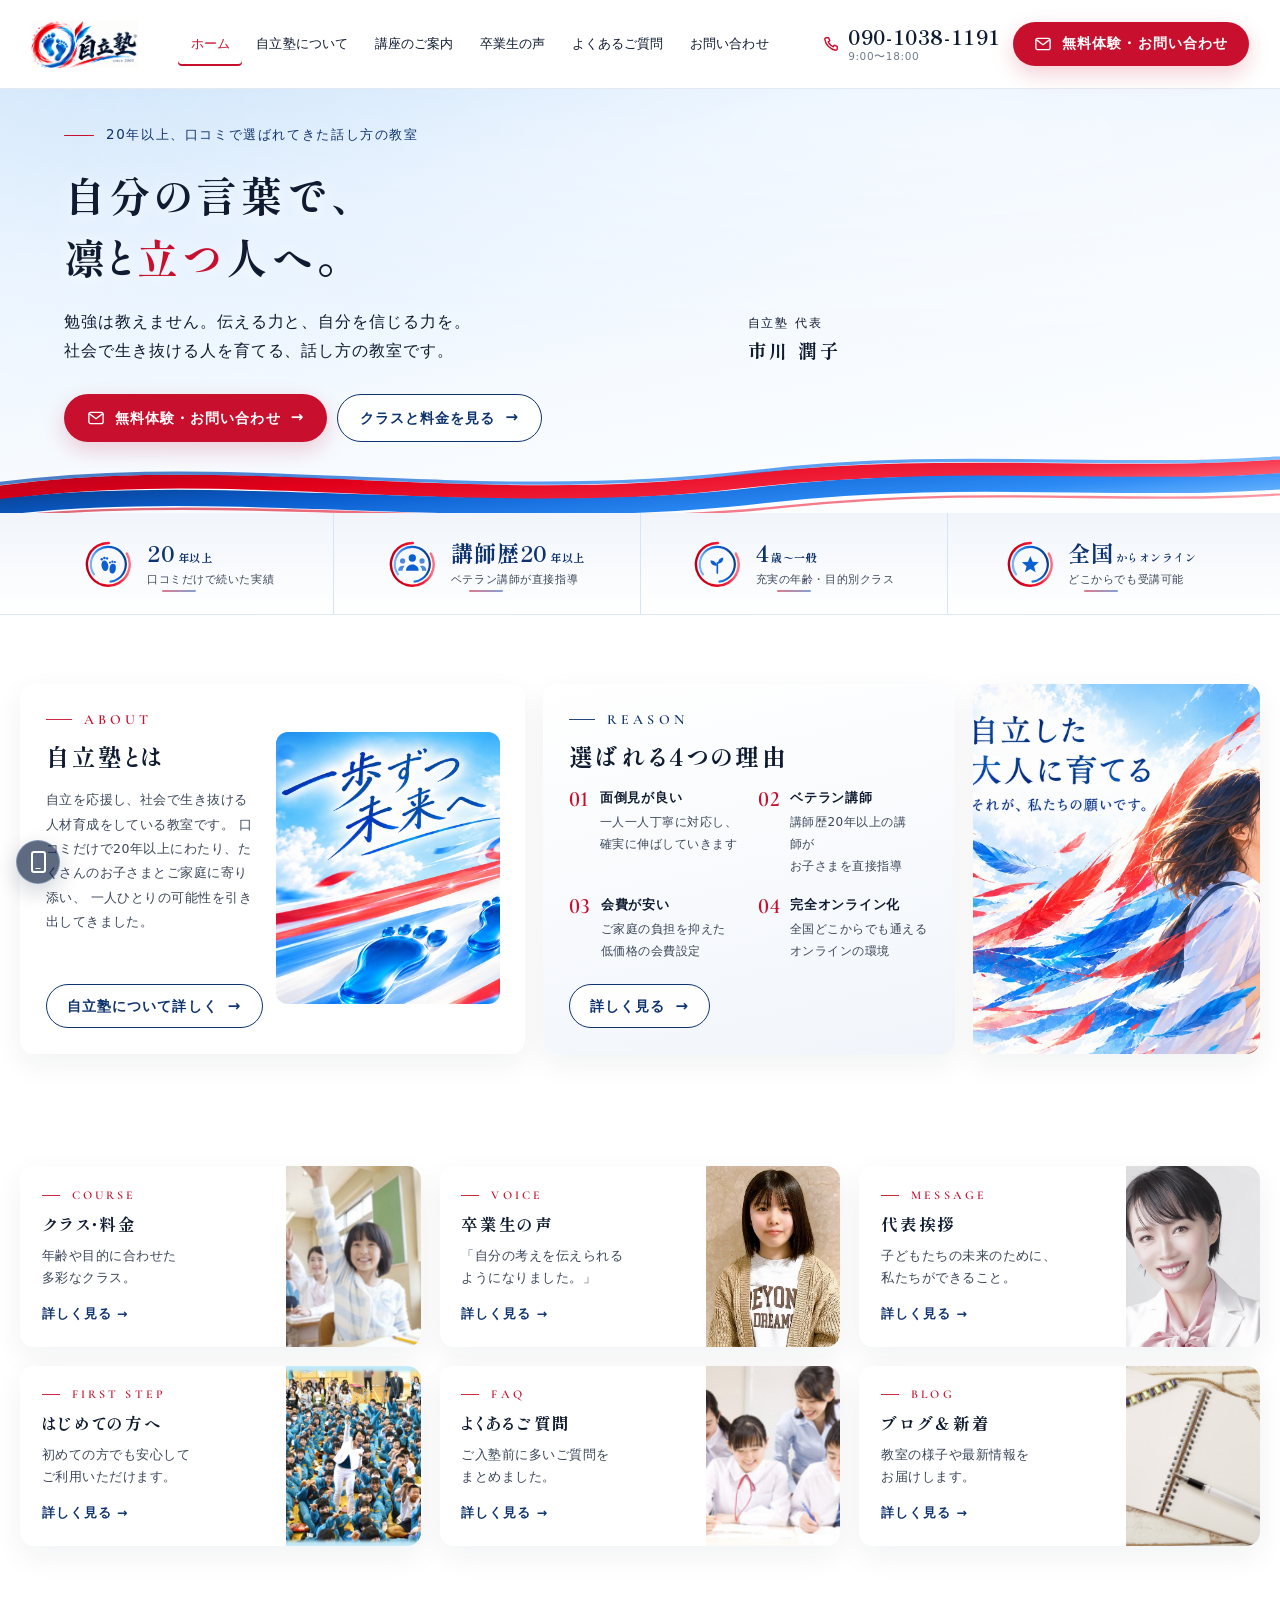
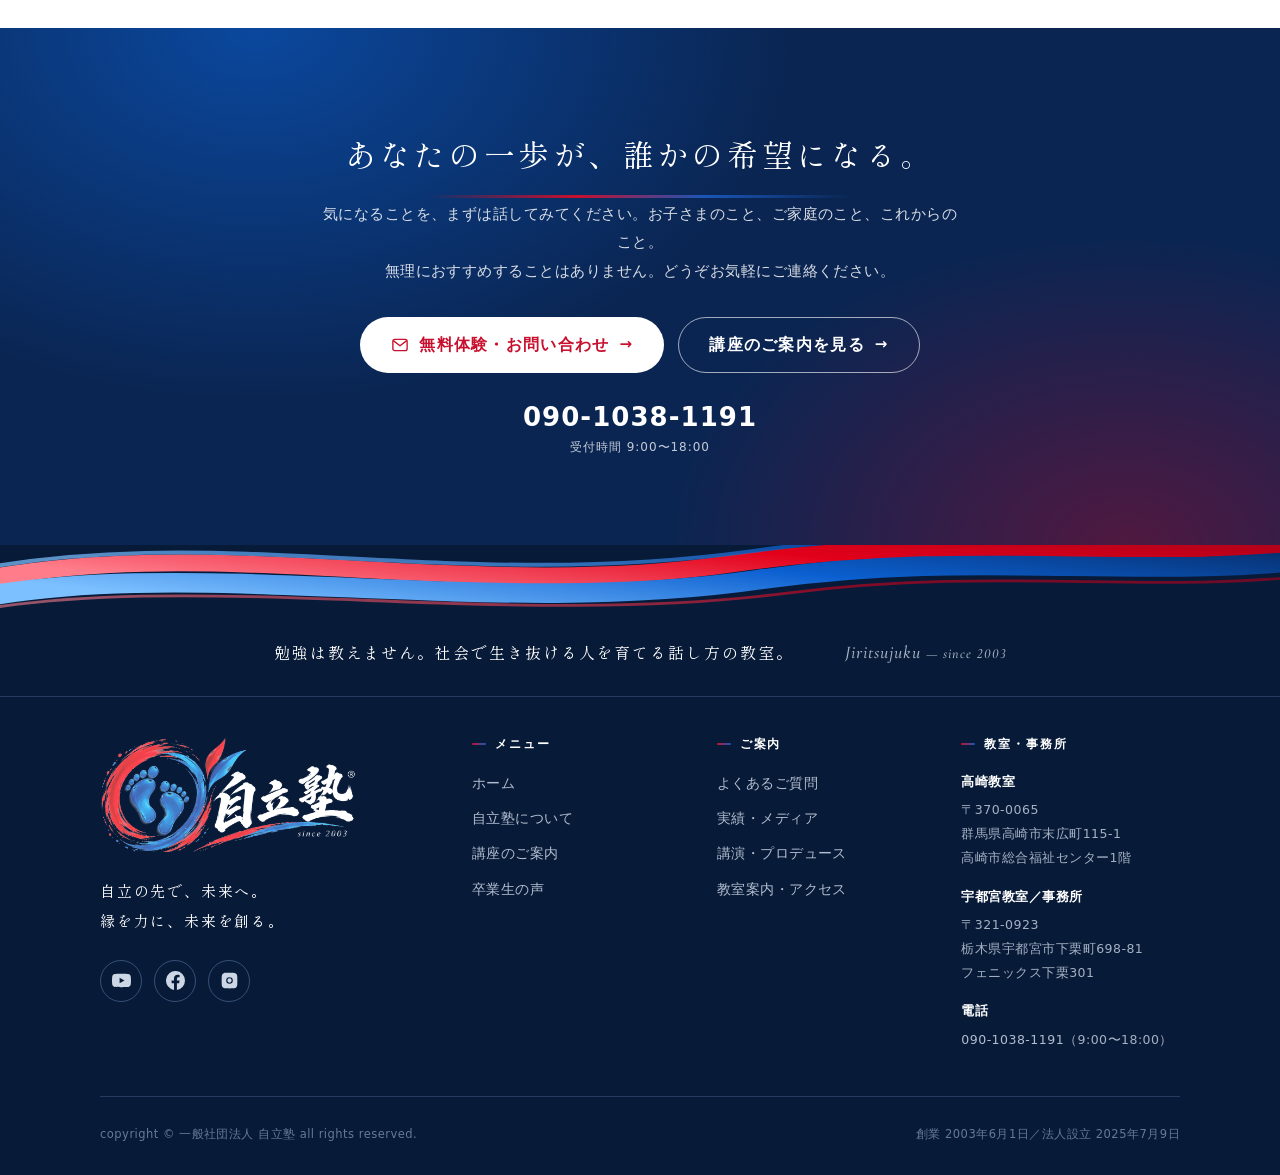
==== commit 57290050: "デザインのブラッシュアップ：「凛として、やさしく、強い女性」の印象に統一 - ヒーローの見出しを問いかけ型から肯定型へ（「自分の言葉で、凛と立つ人へ。」） - 配色を深紅×藍に整え、赤はアクセントのみ" ====
--- a/index.html
+++ b/index.html
@@ -17,7 +17,7 @@
 <link rel="apple-touch-icon" href="assets/img/mark.png">
 <link rel="preconnect" href="https://fonts.googleapis.com">
 <link rel="preconnect" href="https://fonts.gstatic.com" crossorigin>
-<link rel="stylesheet" href="https://fonts.googleapis.com/css2?family=Klee+One:wght@400;600&family=Shippori+Mincho+B1:wght@500;700&family=Zen+Kaku+Gothic+New:wght@400;500;700&display=swap">
+<link rel="stylesheet" href="https://fonts.googleapis.com/css2?family=Cormorant+Garamond:ital,wght@0,500;0,600;1,500&family=Shippori+Mincho+B1:wght@500;600;700;800&family=Zen+Kaku+Gothic+New:wght@400;500;700&display=swap">
 <link rel="stylesheet" href="assets/css/style.css">
 <script type="application/ld+json">{"@context": "https://schema.org", "@type": "EducationalOrganization", "name": "一般社団法人 自立塾", "alternateName": "自立塾", "url": "https://jiritujuku.com/", "logo": "https://jiritujuku.com/assets/img/logo-h.png", "foundingDate": "2003-06-01", "founder": {"@type": "Person", "name": "市川 潤子"}, "telephone": "+81-90-1038-1191", "sameAs": ["https://www.youtube.com/channel/UCJp2LZc89UXHqa7oxnzZFcg", "https://www.facebook.com/jichikawa2/", "https://www.instagram.com/junko.ichikawa/", "https://ameblo.jp/jiritujuku/"], "address": [{"@type": "PostalAddress", "postalCode": "370-0065", "addressRegion": "群馬県", "addressLocality": "高崎市", "streetAddress": "末広町115-1 高崎市総合福祉センター1階"}, {"@type": "PostalAddress", "postalCode": "321-0923", "addressRegion": "栃木県", "addressLocality": "宇都宮市", "streetAddress": "下栗町698-81 フェニックス下栗301"}]}</script>
 </head>
@@ -77,16 +77,16 @@
       <div class="hero__photo">
         <picture>
           <source media="(max-width:920px)" srcset="assets/img/hero-sp.jpg">
-          <img src="assets/img/hero-pc.jpg" alt="自立塾でお子さまの自立を応援します" width="1536" height="436" decoding="async" fetchpriority="high">
+          <img src="assets/img/hero-pc.jpg" alt="自立塾でお子さまの自立を応援します" width="952" height="420" decoding="async" fetchpriority="high">
         </picture>
       </div>
       <div class="container hero__inner">
-        <p class="hero__eyebrow">自立塾は、20年以上の信頼と実績</p>
-        <h1>現代の子どもは、<br>何が<span class="accent">欠けて</span>いますか？</h1>
-        <p class="hero__sub">勉強は教えません。社会で生き抜ける人を育てる<br>話し方の教室。</p>
+        <p class="hero__eyebrow">20年以上、口コミで選ばれてきた話し方の教室</p>
+        <h1>自分の言葉で、<br>凛と<span class="accent">立つ</span>人へ。</h1>
+        <p class="hero__sub">勉強は教えません。伝える力と、自分を信じる力を。<br>社会で生き抜ける人を育てる、話し方の教室です。</p>
         <div class="btn-row">
           <a class="btn btn--primary" href="contact.html"><svg class="ico" viewBox="0 0 24 24" aria-hidden="true" focusable="false"><rect x="2.5" y="4.5" width="19" height="15" rx="2.5" fill="none" stroke="currentColor" stroke-width="1.8"/><path d="M3.5 6.5 12 13l8.5-6.5" fill="none" stroke="currentColor" stroke-width="1.8" stroke-linecap="round" stroke-linejoin="round"/></svg>無料体験・お問い合わせ</a>
-          <a class="btn btn--ghost" href="course.html"><svg class="ico" viewBox="0 0 24 24" aria-hidden="true" focusable="false"><path d="M6.6 3.5h3l1.5 3.8-2 1.4a12 12 0 0 0 6.2 6.2l1.4-2 3.8 1.5v3a1.8 1.8 0 0 1-2 1.8A16.5 16.5 0 0 1 4.8 5.5a1.8 1.8 0 0 1 1.8-2z" fill="none" stroke="currentColor" stroke-width="1.8" stroke-linejoin="round"/></svg>クラスと料金を見る</a>
+          <a class="btn btn--ghost" href="course.html">クラスと料金を見る</a>
         </div>
       </div>
       <p class="hero__credit"><span>自立塾 代表</span><b>市川 潤子</b></p>
@@ -145,7 +145,7 @@
             <p>自立を応援し、社会で生き抜ける人材育成をしている教室です。<br>
             口コミだけで20年以上にわたり、たくさんのお子さまとご家庭に寄り添い、<br>
             一人ひとりの可能性を引き出してきました。</p>
-            <a class="btn btn--ghost btn--sm" href="about.html"><svg class="ico" viewBox="0 0 24 24" aria-hidden="true" focusable="false"><path d="M6.6 3.5h3l1.5 3.8-2 1.4a12 12 0 0 0 6.2 6.2l1.4-2 3.8 1.5v3a1.8 1.8 0 0 1-2 1.8A16.5 16.5 0 0 1 4.8 5.5a1.8 1.8 0 0 1 1.8-2z" fill="none" stroke="currentColor" stroke-width="1.8" stroke-linejoin="round"/></svg>自立塾とは詳しく見る</a>
+            <a class="btn btn--ghost btn--sm" href="about.html">自立塾について詳しく</a>
           </div>
           <div class="bento__photo">
             <picture>
@@ -254,12 +254,12 @@
 
   <section class="ctaband">
     <div class="container ctaband__inner">
-      <p class="catch">あなたの一歩が、誰かの希望になる。</p>
+      <p class="catch">あなたの一歩が、<wbr>誰かの希望になる。</p>
       <p>気になることを、まずは話してみてください。お子さまのこと、ご家庭のこと、これからのこと。<br>
       無理におすすめすることはありません。どうぞお気軽にご連絡ください。</p>
       <div class="btn-row">
         <a class="btn btn--white" href="contact.html"><svg class="ico" viewBox="0 0 24 24" aria-hidden="true" focusable="false"><rect x="2.5" y="4.5" width="19" height="15" rx="2.5" fill="none" stroke="currentColor" stroke-width="1.8"/><path d="M3.5 6.5 12 13l8.5-6.5" fill="none" stroke="currentColor" stroke-width="1.8" stroke-linecap="round" stroke-linejoin="round"/></svg>無料体験・お問い合わせ</a>
-        <a class="btn btn--ghost" href="course.html" style="background:transparent;color:#fff;border-color:rgba(255,255,255,.6)">講座のご案内を見る</a>
+        <a class="btn btn--outline-light" href="course.html">講座のご案内を見る</a>
       </div>
       <a class="ctaband__tel" href="tel:09010381191"><b>090-1038-1191</b><span>受付時間 9:00〜18:00</span></a>
     </div>
@@ -274,8 +274,8 @@
 <path d="M-40,222 C220,126 560,246 880,178 C1120,128 1280,186 1480,140" fill="none" stroke="url(#gRedR)" stroke-width="5" stroke-linecap="round" opacity=".58"/>
 </svg>
   <div class="footer__catch">
-    <p>勉強は教えません。社会で生き抜ける人を育てる話し方の教室。</p>
-    <span class="footer__script">Jiritsujuku <em>since 2003</em></span>
+    <p>勉強は教えません。<wbr>社会で生き抜ける人を<wbr>育てる<wbr>話し方の教室。</p>
+    <span class="footer__script">Jiritsujuku <em>— since 2003</em></span>
   </div>
   <div class="container">
     <div class="footer__top">
@@ -299,7 +299,7 @@
           </ul>
         </div>
         <div>
-          <h4>&nbsp;</h4>
+          <h4>ご案内</h4>
           <ul>
             <li><a href="faq.html">よくあるご質問</a></li>
             <li><a href="achievement.html">実績・メディア</a></li>
--- a/assets/css/style.css
+++ b/assets/css/style.css
@@ -5,35 +5,37 @@
    ============================================================ */
 
 :root{
-  /* Brand */
-  --navy-footer:#061B3C;
+  /* Brand — ロゴの赤×青を、落ち着いた「深紅×藍」に整えて使う */
+  --navy-footer:#071A38;
   --header-pad:clamp(18px,2.6vw,46px);
-  --red:#D5001F;
-  --red-dark:#B00019;
-  --blue:#0B5FD0;
-  --navy:#083B86;
-  --navy-deep:#052A63;
-  --ink:#101B2D;
-  --tint:#EDF3FD;
-  --red-tint:#FCEEF0;
+  --red:#C8102E;
+  --red-dark:#A00C25;
+  --blue:#1A56B8;
+  --navy:#0E336E;
+  --navy-deep:#0A2552;
+  --ink:#0F1B30;
+  --tint:#F1F5FB;
+  --red-tint:#FBEFF1;
+  --gold:#B8955A;
 
   /* Neutrals (blue-biased) */
   --paper:#FFFFFF;
-  --paper-2:#F7F9FC;
-  --line:#E2E8F2;
-  --line-strong:#C9D4E4;
-  --body:#37455A;
-  --muted:#6C7A8D;
-
-  /* Form */
-  --r-card:8px;
+  --paper-2:#F8FAFD;
+  --line:#E4E9F1;
+  --line-strong:#CCD6E4;
+  --body:#3A4659;
+  --muted:#6E7B8E;
+
+  /* Form — 角丸は「カード14px／画像12px／ボタン丸」の3種類だけ */
+  --r-card:14px;
   --r-img:12px;
   --r-pill:999px;
-  --shadow:0 8px 24px rgba(16,27,45,.06);
-  --shadow-lift:0 14px 34px rgba(16,27,45,.11);
+  --shadow:0 10px 30px rgba(15,27,48,.06);
+  --shadow-lift:0 18px 40px rgba(15,27,48,.11);
 
   --head:"Shippori Mincho B1","Yu Mincho","YuMincho","Hiragino Mincho ProN",serif;
-  --script:"Klee One","Shippori Mincho B1",serif;
+  --latin:"Cormorant Garamond","Shippori Mincho B1",serif;
+  --script:var(--latin);
   --sans:"Zen Kaku Gothic New","Hiragino Kaku Gothic ProN","Yu Gothic",system-ui,sans-serif;
 
   --header-h:88px;
@@ -173,26 +175,10 @@
 .hero__sub b{font-weight:700; color:var(--ink)}
 .hero .btn-row{gap:10px; max-width:none; flex-wrap:nowrap}
 .hero .btn{min-height:clamp(50px,3.6vw,60px); font-size:clamp(14px,1.05vw,16.5px); padding:0 clamp(20px,1.8vw,30px); white-space:nowrap}
-.hero__note{margin-top:16px; color:var(--muted); font-size:11.8px; letter-spacing:.03em; line-height:1.7}
+
 /* 手書きのひとこと（現在はヒーロー画像に含まれるため未使用） */
-.hero__hand{
-  position:absolute; right:clamp(24px,7vw,110px); top:clamp(70px,13vw,150px); z-index:6; margin:0;
-  font-family:var(--script); font-weight:600; color:var(--navy);
-  font-size:clamp(22px,2.9vw,38px); line-height:1.55; letter-spacing:.06em;
-  text-shadow:0 2px 16px rgba(255,255,255,.95), 0 0 34px rgba(255,255,255,.75);
-}
-.hero__hand svg{display:block; width:100%; height:18px; margin-top:6px; overflow:visible}
-.hero__hand small{
-  display:block; margin-top:16px; font-family:var(--sans); font-weight:500;
-  font-size:13px; letter-spacing:.08em; color:var(--navy); line-height:1.8;
-}
-.hero__hand small b{display:block; font-family:var(--head); font-size:17px; letter-spacing:.1em}
 
 /* 舞う羽 */
-.hero__feather{position:absolute; z-index:4; pointer-events:none; background:url(../img/motif-leaf.png) center/contain no-repeat}
-.hero__feather--1{right:4%;  top:9%;   width:118px; height:96px;  transform:rotate(-12deg); opacity:.85}
-.hero__feather--2{right:30%; top:16%;  width:76px;  height:62px;  transform:rotate(22deg);  opacity:.5}
-.hero__feather--3{right:9%;  top:62%;  width:62px;  height:50px;  transform:rotate(-34deg); opacity:.4}
 
 /* Sub page header */
 .pagehead{position:relative; background:var(--navy-deep); overflow:hidden; padding-block:56px 62px; border-bottom:1px solid var(--line)}
@@ -243,8 +229,6 @@
 
 h3.h3{font-size:20px; margin:0 0 14px; letter-spacing:.03em}
 h4.h4{font-family:var(--sans); font-size:15.5px; font-weight:700; color:var(--navy); margin:0 0 8px}
-
-.brush-divider{display:block; width:100%; height:auto}
 
 /* ============================================================
    Trust bar
@@ -325,16 +309,6 @@
 .voice--compact .voice__text{font-size:14.5px; line-height:1.95}
 
 /* 声の抜粋カード（トップページ用） */
-.vcard{background:#fff; border:1px solid var(--line); border-radius:var(--r-card); padding:28px 26px 24px; display:flex; flex-direction:column}
-.vcard__quote{
-  font-family:var(--head); font-size:17px; line-height:1.8; color:var(--navy);
-  letter-spacing:.03em; margin:0 0 14px; padding-left:16px; border-left:2px solid var(--red);
-}
-.vcard__body{font-size:14px; line-height:1.95; margin-bottom:22px}
-.vcard__who{margin-top:auto; display:flex; align-items:center; gap:13px; padding-top:16px; border-top:1px solid var(--line)}
-.vcard__who img{width:50px; height:50px; border-radius:50%; object-fit:cover; object-position:50% 28%; flex:0 0 auto}
-.vcard__who span{font-size:12px; color:var(--muted); line-height:1.6}
-.vcard__who b{display:block; font-family:var(--sans); font-size:14.5px; color:var(--ink); letter-spacing:.03em; font-weight:700}
 
 /* Tabs */
 .tabs{display:flex; flex-wrap:wrap; gap:4px; border-bottom:1px solid var(--line); margin-bottom:32px}
@@ -577,7 +551,7 @@
 /* 筆のリボン */
 .ribbon{position:absolute; left:-2%; width:104%; pointer-events:none; display:block}
 .ribbon--hero{bottom:-8px; z-index:4; height:clamp(120px,17vw,250px)}
-.ribbon--section{top:-58px; z-index:1; height:130px; opacity:.9}
+
 .ribbon--footer{top:-52px; z-index:1; height:118px}
 .ribbon--head{bottom:-14px; z-index:3; height:96px; opacity:.95}
 
@@ -585,41 +559,17 @@
 .has-ribbon > .container{position:relative; z-index:2}
 
 /* 円相（筆の丸）アイコン */
-.enso{
-  width:74px; height:74px; margin:0 auto 18px; display:flex; align-items:center; justify-content:center;
-  background:var(--tint); border-radius:50%;
-}
-.section--tint .enso,.section--paper .enso{background:#fff}
-.enso__icon{width:50%; height:50%; display:block}
-.enso--sm{width:60px; height:60px; margin-bottom:14px}
 
 .sec-title .num{color:var(--red); font-size:1.3em; padding:0 .04em; letter-spacing:0}
 
 /* ============================================================
    Feature row（罫で区切る4カラム）
    ============================================================ */
-.feature-row{display:grid; grid-template-columns:repeat(4,1fr); gap:0}
-.feature{text-align:center; padding:6px clamp(12px,2vw,26px); position:relative}
-.feature + .feature::before{
-  content:""; position:absolute; left:0; top:14%; bottom:14%; width:1px;
-  background:linear-gradient(180deg,rgba(201,212,228,0),var(--line-strong),rgba(201,212,228,0));
-}
-.feature h3{font-size:clamp(17px,2.2vw,21px); letter-spacing:.06em; margin-bottom:14px}
-.feature p{font-size:13.8px; line-height:2; color:var(--body); max-width:17em; margin-inline:auto; text-align:left}
 
 /* ============================================================
    News list（タグ付き）
    ============================================================ */
-.newsbox{background:#fff; border:1px solid var(--line); border-radius:var(--r-card); padding:26px 30px; box-shadow:var(--shadow)}
-.newsbox__head{display:flex; align-items:baseline; justify-content:space-between; gap:16px; margin-bottom:6px}
-.newsbox__head h2{font-size:21px; letter-spacing:.06em}
-.newsbox__head a{font-size:12.5px; font-weight:700; text-decoration:none}
-.chip{
-  display:inline-block; min-width:66px; text-align:center; font-size:11px; font-weight:700;
-  letter-spacing:.08em; color:#fff; background:var(--blue); border-radius:4px; padding:3px 10px;
-  flex:0 0 auto;
-}
-.chip--news{background:var(--red)}
+
 .blogfeed a{gap:6px 16px}
 
 /* ============================================================
@@ -725,25 +675,10 @@
 .bento .deflist dd{font-size:13.2px; padding:14px 0 14px 6px; line-height:1.8}
 
 /* 写真＋手書きのカード */
-.bento__card--photo{padding:0; overflow:hidden; position:relative; border:0; min-height:280px}
-.bento__card--photo img{position:absolute; inset:0; width:100%; height:100%; object-fit:cover; object-position:50% 34%}
-.bento__card--photo::after{
-  content:""; position:absolute; inset:0;
-  background:linear-gradient(180deg,rgba(5,42,99,.12) 0%,rgba(5,42,99,.5) 100%);
-}
-.bento__card--photo .hand{
-  position:relative; z-index:2; margin-top:auto; padding:24px 22px 26px; color:#fff; white-space:nowrap;
-  font-family:var(--script); font-weight:600; font-size:clamp(17px,1.6vw,21px); line-height:1.7;
-  letter-spacing:.05em; text-shadow:0 2px 14px rgba(5,20,45,.55);
-}
 
 /* 自立塾とはカードの中の写真 */
 .bento__photo{position:relative; margin:22px 0 24px; border-radius:10px; overflow:hidden; aspect-ratio:16/9}
 .bento__photo img{width:100%; height:100%; object-fit:cover; object-position:50% 40%}
-.bento__photo .hand{
-  position:absolute; right:18px; bottom:14px; color:#fff; font-family:var(--script); font-weight:600;
-  font-size:19px; letter-spacing:.06em; text-shadow:0 2px 12px rgba(5,20,45,.65);
-}
 
 /* ============================================================
    Portal（各ページへの案内カード）
@@ -788,16 +723,16 @@
   .header__tagline{display:none}
 }
 @media (max-width:1180px){
-  .hero__hand{right:20px; top:64px; font-size:clamp(20px,2.6vw,30px)}
-  .hero__feather--1{width:104px; height:85px}
-  .hero__feather--2,.hero__feather--3{display:none}
+  
+  
+  
   .header__tagline{display:none}
 }
 @media (max-width:1080px){
   .header__nav a{padding:8px 8px; font-size:13px}
   .header__tel{display:none}
   .bento{grid-template-columns:1fr 1fr}
-  .bento__card--photo{grid-column:1 / -1; min-height:200px}
+  
   .portal{grid-template-columns:repeat(2,1fr)}
 }
 @media (max-width:1080px) and (min-width:621px){
@@ -827,18 +762,18 @@
   .section{padding-block:60px}
   .hero__media{min-height:auto}
   .hero__inner{padding-block:56px 92px}
-  .feature-row{grid-template-columns:repeat(2,1fr); gap:34px 0}
-  .feature:nth-child(3)::before{display:none}
-  .ribbon--section{top:-40px; height:96px}
-  .newsbox{padding:22px 20px}
+  
+  
+  
+  
   .ctaband{padding-block:74px 66px}
   .pagehead{padding-block:52px 66px}
-  .pagehead__inner::after{width:190px; height:202px; right:-60px; opacity:.13}
+  
   .bento__card{padding:26px 24px 24px}
 }
 @media (max-width:760px){
   .bento{grid-template-columns:1fr}
-  .bento__card--photo{min-height:190px}
+  
   .reason-grid{gap:16px 18px}
 }
 @media (max-width:620px){
@@ -865,15 +800,11 @@
   .hero__eyebrow::before{width:24px}
   .hero h1{font-size:clamp(25px,7.4vw,33px); line-height:1.45; margin-bottom:16px; text-shadow:none}
   .hero__sub{font-size:14.5px; line-height:1.9; margin-bottom:22px}
-  .hero__note{margin-top:18px; font-size:11.5px}
-  .hero__hand{
-    top:94px; bottom:auto; right:16px; left:auto;
-    font-size:21px; line-height:1.6; max-width:60%;
-    text-shadow:0 2px 10px #fff, 0 0 20px rgba(255,255,255,.98), 0 0 38px rgba(255,255,255,.85);
-  }
-  .hero__hand svg{height:11px; margin-top:2px}
-  .hero__hand small{display:none}
-  .hero__feather--1{width:74px; height:60px; top:6%; right:3%}
+  
+  
+  
+  
+  
   .hero__brush,.ribbon--hero{height:56px}
 
   .trust__grid{grid-template-columns:repeat(4,1fr)}
@@ -887,11 +818,10 @@
   .faq .answer{padding-left:22px}
   .step{padding:28px 20px 24px}
   .portrait{width:min(280px,80%)}
-  .feature-row{grid-template-columns:1fr; gap:30px 0}
-  .feature + .feature::before{left:18%; right:18%; top:-15px; bottom:auto; width:auto; height:1px;
-    background:linear-gradient(90deg,rgba(201,212,228,0),var(--line-strong),rgba(201,212,228,0))}
-  .enso{width:64px; height:64px}
-  .newsbox__head{flex-direction:column; gap:4px}
+  
+  
+  
+  
   .footer__script{font-size:16px}
 }
 @media (max-width:400px){
@@ -978,12 +908,6 @@
 .bento__text{display:flex; flex-direction:column; flex:1 1 auto; min-width:0}
 .bento__photo{position:relative; flex:0 0 clamp(150px,15vw,260px); border-radius:10px; overflow:hidden}
 .bento__photo img{position:absolute; inset:0; width:100%; height:100%; object-fit:cover; object-position:50% 40%}
-.bento__photo .hand{
-  position:absolute; right:10px; top:14%; z-index:2; text-align:right;
-  font-family:var(--script); font-weight:600; color:var(--navy);
-  font-size:clamp(14px,1.15vw,20px); line-height:1.6; letter-spacing:.04em;
-  text-shadow:0 2px 12px rgba(255,255,255,.95), 0 0 24px rgba(255,255,255,.9);
-}
 
 /* REASON */
 .bento__card--reason{background:linear-gradient(168deg,#FFFFFF 0%,var(--tint) 100%)}
@@ -996,13 +920,6 @@
 /* 願いのカード */
 .bento__card--wish{padding:0; border:0; overflow:hidden; position:relative; justify-content:flex-end; min-height:230px}
 .bento__card--wish img{position:absolute; inset:0; width:100%; height:100%; object-fit:cover; object-position:56% 40%}
-.bento__card--wish .hand{
-  position:relative; z-index:2; margin:0; padding:clamp(18px,1.6vw,26px);
-  font-family:var(--script); font-weight:600; color:var(--navy);
-  font-size:clamp(16px,1.35vw,23px); line-height:1.55; letter-spacing:.04em;
-  text-shadow:0 2px 12px rgba(255,255,255,.95), 0 0 26px rgba(255,255,255,.92);
-}
-.bento__card--wish .hand small{display:block; margin-top:8px; font-size:.64em; letter-spacing:.02em}
 
 /* ---------- ポータルカード ---------- */
 .section--portal{padding-block:clamp(20px,2vw,34px) clamp(46px,5vw,86px)}
@@ -1042,7 +959,7 @@
   .bento{grid-template-columns:1fr}
   .bento__card--about{flex-direction:column}
   .bento__photo{flex:0 0 auto; height:210px}
-  .bento__photo .hand{top:auto; bottom:14px}
+  
   .portal{grid-template-columns:repeat(2,1fr)}
   .trust__grid{grid-template-columns:repeat(4,1fr); padding-inline:6px}
   .hero__inner{padding-block:34px 84px}
@@ -1101,17 +1018,9 @@
 /* ABOUTカード：写真を大きく、手書きを右上に */
 .bento__card--about{align-items:stretch}
 .bento__photo{flex:0 0 clamp(170px,17.5vw,300px); border-radius:12px}
-.bento__photo .hand{
-  right:12px; top:11%; font-size:clamp(15px,1.3vw,22px); line-height:1.65;
-  text-shadow:0 2px 12px rgba(255,255,255,.96), 0 0 26px rgba(255,255,255,.9);
-}
 
 /* 願いカード：手書きを中央へ、大きく */
 .bento__card--wish{justify-content:center; align-items:flex-start}
-.bento__card--wish .hand{
-  padding:clamp(18px,1.8vw,30px); font-size:clamp(17px,1.5vw,26px); line-height:1.6;
-}
-.bento__card--wish .hand small{font-size:.58em; margin-top:10px; letter-spacing:.04em}
 
 /* 実績バー：数字をひとまわり大きく */
 .trust__num{font-size:clamp(20px,1.72vw,30px)}
@@ -1147,16 +1056,9 @@
 /* ---------- ベントー：左は足跡モチーフ、右は羽を引いた構図 ---------- */
 .bento__photo{background:linear-gradient(180deg,#CEE4FA 0%,#EAF4FF 55%,#FFFFFF 100%)}
 .bento__photo img{object-position:50% 52%}
-.bento__photo .hand{
-  right:auto; left:50%; transform:translateX(-50%); top:7%; text-align:center; white-space:nowrap;
-}
+
 .bento__card--wish img{object-position:44% 46%}
-.bento__card--wish .hand{
-  position:absolute; left:0; right:0; top:0; margin:0;
-  padding:clamp(18px,1.7vw,28px) clamp(16px,1.5vw,26px) clamp(30px,3vw,46px);
-  background:linear-gradient(180deg, rgba(255,255,255,.88) 0%, rgba(255,255,255,.62) 55%, rgba(255,255,255,0) 100%);
-  text-shadow:0 1px 6px rgba(255,255,255,.9);
-}
+
 .bento__card--wish{justify-content:flex-start}
 
 /* 羽カード：人物を外し、羽と空を主役に */
@@ -1172,43 +1074,10 @@
 .portal__card .eyebrow{font-size:9px; letter-spacing:.14em}
 
 /* ---------- 足跡カード：赤青の躍動する筆 ＋ 進む足あと ---------- */
-.bento__photo--feet{
-  background:linear-gradient(168deg,#D6E8FC 0%,#EBF4FF 46%,#FFFFFF 100%);
-  overflow:hidden;
-}
-.bento__photo--feet .feet-fx{position:absolute; inset:0; width:100%; height:100%; display:block}
-.bento__photo--feet .trail{
-  position:absolute; display:block; aspect-ratio:420/456;
-  background:url(../img/motif-feet.png) center/contain no-repeat;
-  filter:drop-shadow(0 6px 14px rgba(11,95,208,.28));
-}
-.bento__photo--feet .trail--1{width:36%; left:9%;  bottom:7%;  transform:rotate(-12deg)}
-.bento__photo--feet .trail--2{width:27%; left:40%; bottom:28%; transform:rotate(6deg);  opacity:.72}
-.bento__photo--feet .trail--3{width:19%; left:66%; bottom:48%; transform:rotate(-4deg); opacity:.44}
-.bento__photo--feet .hand{
-  top:5%; z-index:3; color:var(--navy);
-  text-shadow:0 2px 12px rgba(255,255,255,.96), 0 0 22px rgba(255,255,255,.9);
-}
-@media (prefers-reduced-motion:no-preference){
-  .bento__photo--feet .trail{transition:transform .5s ease}
-  .bento__card--about:hover .trail--1{transform:rotate(-12deg) translate(3px,-4px)}
-  .bento__card--about:hover .trail--2{transform:rotate(6deg) translate(5px,-7px)}
-  .bento__card--about:hover .trail--3{transform:rotate(-4deg) translate(7px,-10px)}
-}
 
 /* 足跡を道の進行方向に合わせる（右上へ進む） */
-.bento__photo--feet .trail{transform-origin:50% 50%}
-.bento__photo--feet .trail--1{width:30%; left:5%;  bottom:11%; transform:rotate(60deg)}
-.bento__photo--feet .trail--2{width:23%; left:37%; bottom:35%; transform:rotate(57deg); opacity:.7}
-.bento__photo--feet .trail--3{width:17%; left:67%; bottom:57%; transform:rotate(54deg); opacity:.42}
-@media (prefers-reduced-motion:no-preference){
-  .bento__card--about:hover .bento__photo--feet .trail--1{transform:rotate(60deg) translate(-5px,-3px)}
-  .bento__card--about:hover .bento__photo--feet .trail--2{transform:rotate(57deg) translate(-8px,-5px)}
-  .bento__card--about:hover .bento__photo--feet .trail--3{transform:rotate(54deg) translate(-11px,-7px)}
-}
 
 /* 足跡の縦横比を新しい素材に合わせる（枠が出ないよう影も控えめに） */
-.bento__photo--feet .trail{aspect-ratio:395/422; filter:drop-shadow(0 5px 11px rgba(11,95,208,.22))}
 
 /* ============================================================
    PC ⇄ スマホ 表示切替ボタン
@@ -1291,7 +1160,7 @@
   .btn{font-size:14px}
 
   /* 画像は切り取らず、全体が見えるように */
-  .hero__photo{aspect-ratio:724/436}
+  .hero__photo{aspect-ratio:724/420}
   .hero__photo img{object-position:center}
   .bento__card--about{gap:16px}
   .bento__photo{flex:0 0 auto; height:auto; aspect-ratio:960/640; border-radius:10px}
@@ -1337,3 +1206,167 @@
   }
   .bento__card--wish{padding:0}
 }
+
+/* ============================================================
+   ブラッシュアップ v2 ——「凛として、やさしく、強い」
+   ------------------------------------------------------------
+   見る人   ：自信を持てずにいる少女・思春期の女性とそのご家族
+   目指す印象：背筋の伸びた大人の女性が、静かに、力強く活躍している
+   ルール   ：
+   ・見出しは明朝＋広めの字間（凛）／本文はゴシックでゆったり（やさしさ）
+   ・英字ラベルは Cormorant Garamond の大文字＋細い罫（品格）
+   ・赤はアクセントだけ。面は白と藍で取り、余白を多く残す
+   ・ボタンは「赤＝申し込み」「藍の線＝ページ移動」の2種類に統一
+   ・角丸は カード14px／画像12px／ボタン丸 の3種類に統一
+   ※ これより上の指定を、この層でまとめて整えています
+   ============================================================ */
+
+/* ---------- 文字組み ---------- */
+body{line-height:1.95; letter-spacing:.03em}
+h1,h2,h3{font-feature-settings:"palt" 1}
+.sec-title{letter-spacing:.1em; line-height:1.6}
+.sec-lead{line-height:2}
+.pagehead h1{letter-spacing:.12em}
+
+/* 英字ラベル：細い罫＋Cormorant の大文字 */
+.eyebrow{
+  display:flex; align-items:center; gap:12px;
+  font-family:var(--latin); font-size:14px; font-weight:600; font-style:normal;
+  letter-spacing:.3em; text-transform:uppercase; line-height:1.4; color:var(--red);
+}
+.eyebrow::before{content:""; width:26px; height:1px; background:currentColor; flex:0 0 auto; opacity:.9}
+.eyebrow--blue{color:var(--navy)}
+.pagehead .eyebrow{color:rgba(255,255,255,.82)}
+.center .eyebrow,.eyebrow.center{justify-content:center}
+
+/* ---------- ボタン ---------- */
+.btn{letter-spacing:.08em}
+.btn--primary{background:var(--red); box-shadow:0 8px 22px rgba(200,16,46,.2)}
+.btn--primary:hover{background:var(--red-dark); box-shadow:0 12px 26px rgba(200,16,46,.26)}
+.btn--ghost{background:rgba(255,255,255,.92); color:var(--navy); border:1px solid var(--navy)}
+.btn--ghost:hover{background:var(--navy); color:#fff}
+.btn--white{color:var(--red)}
+.btn--outline-light{background:transparent; color:#fff; border:1px solid rgba(255,255,255,.62)}
+.btn--outline-light:hover{background:rgba(255,255,255,.1); border-color:#fff; transform:translateY(-1px)}
+.bento__card .btn{white-space:nowrap}
+
+/* ---------- ヒーロー ---------- */
+.hero__eyebrow{color:var(--navy); font-weight:500; letter-spacing:.12em}
+.hero__eyebrow::before{width:30px; height:1px; background:var(--red)}
+.hero h1{font-weight:700; letter-spacing:.1em; line-height:1.5}
+.hero h1 .accent{color:var(--red)}
+.hero__sub{letter-spacing:.06em}
+.hero__credit span{letter-spacing:.16em}
+@media (min-width:921px){
+  /* 写真の上端・左端をぼかして、背景の空となじませる（四角い切れ目を出さない） */
+  .hero__photo img{
+    -webkit-mask-image:linear-gradient(90deg,transparent 0,rgba(0,0,0,.55) 6%,#000 16%),linear-gradient(180deg,transparent 0,#000 10%);
+    -webkit-mask-composite:source-in;
+            mask-image:linear-gradient(90deg,transparent 0,rgba(0,0,0,.55) 6%,#000 16%),linear-gradient(180deg,transparent 0,#000 10%);
+            mask-composite:intersect;
+  }
+  /* 筆のリボンは細く、主張しすぎない */
+  .ribbon--hero{height:clamp(70px,7.6vw,132px)}
+}
+
+/* ---------- 実績バー ---------- */
+.trust{background:linear-gradient(180deg,var(--tint),#fff)}
+.trust__item{background:transparent}
+.trust__num{color:var(--navy); letter-spacing:.04em}
+.trust__label{letter-spacing:.05em}
+
+/* ---------- セクションの余白 ---------- */
+.section{padding-block:clamp(56px,6.4vw,96px)}
+.section--bento{padding-block:clamp(48px,5.4vw,88px) clamp(20px,2.4vw,36px)}
+
+/* ---------- ベントー ---------- */
+.bento__card{border-radius:var(--r-card); box-shadow:var(--shadow)}
+.bento__card h2{letter-spacing:.1em}
+.reason__no{font-family:var(--latin); font-weight:600; color:var(--red); font-size:clamp(22px,1.7vw,28px); line-height:1; letter-spacing:.02em}
+.reason h3{letter-spacing:.06em}
+.reason p{font-size:clamp(12px,.86vw,13.5px); line-height:1.8}
+
+/* ---------- 各ページへの案内：6枚を 3×2 でゆったり ---------- */
+.section--portal .container--wide{max-width:1290px}
+.portal{grid-template-columns:repeat(3,1fr); gap:clamp(14px,1.5vw,22px)}
+.portal__card{border-radius:var(--r-card); box-shadow:var(--shadow); min-height:156px}
+.portal__card:hover{box-shadow:var(--shadow-lift)}
+.portal__body{padding:clamp(18px,1.6vw,26px) 12px clamp(18px,1.6vw,24px) clamp(18px,1.7vw,28px)}
+.portal__card .eyebrow{font-size:12px; letter-spacing:.26em; margin-bottom:8px}
+.portal__card .eyebrow::before{width:18px}
+.portal__card h2{font-size:clamp(16px,1.3vw,19px); letter-spacing:.1em; line-height:1.5; margin-bottom:8px}
+.portal__card p{font-size:clamp(12.5px,.92vw,13.5px); line-height:1.8; margin-bottom:12px}
+.portal__more{font-size:12.5px; letter-spacing:.08em; color:var(--navy)}
+.portal__thumb{flex:0 0 clamp(118px,10.5vw,156px)}
+.portal__thumb img{filter:saturate(.9); transition:transform .5s ease}
+.portal__card:hover .portal__thumb img{transform:scale(1.04)}
+
+/* ---------- 写真のトーン統一 ---------- */
+.split__media img,.senpai img,.classcard__img img,.voice__photo img{filter:saturate(.92)}
+
+/* ---------- FAQ・フォーム ---------- */
+.faq summary::before{font-family:var(--latin); font-size:21px; font-weight:600; line-height:1}
+.faq summary{letter-spacing:.04em}
+.field input,.field select,.field textarea{border-radius:10px}
+
+/* ---------- CTA帯・フッター ---------- */
+.ctaband .catch{letter-spacing:.12em}
+.footer__catch p{letter-spacing:.12em}
+.footer__script{font-family:var(--latin); font-style:italic; font-weight:500; font-size:clamp(17px,1.4vw,22px); letter-spacing:.06em}
+.footer__script em{font-size:.78em}
+.footer__tagline{letter-spacing:.12em}
+
+/* ---------- 表示切替ボタン：本文に重ならない小さな丸ボタンに ---------- */
+.viewtoggle{width:44px; padding:0; justify-content:center; gap:0; opacity:.7; left:16px; bottom:16px; overflow:hidden; white-space:nowrap}
+.viewtoggle__label{position:absolute; width:1px; height:1px; overflow:hidden; clip:rect(0 0 0 0)}
+.viewtoggle:hover,.viewtoggle:focus-visible{opacity:1; width:auto; padding:0 16px 0 13px; gap:8px; transform:none}
+.viewtoggle:hover .viewtoggle__label,.viewtoggle:focus-visible .viewtoggle__label{position:static; width:auto; height:auto; clip:auto}
+
+/* ---------- レスポンシブ（この層の指定を幅ごとに上書き） ---------- */
+@media (max-width:1080px){
+  .portal{grid-template-columns:repeat(2,1fr)}
+}
+@media (max-width:920px){
+  .viewtoggle{width:38px; height:38px; left:10px; bottom:80px}
+}
+@media (max-width:620px){
+  .portal{grid-template-columns:1fr; gap:12px}
+  .portal__card{min-height:0}
+  .portal__thumb{flex-basis:104px}
+  .portal__body{padding:16px 10px 16px 18px}
+  .portal__card h2{font-size:15.5px}
+  .portal__card p{font-size:12.5px}
+  .eyebrow{font-size:12.5px; letter-spacing:.24em}
+  .reason__no{font-size:20px}
+  .reason p{font-size:12px}
+  .hero h1{letter-spacing:.08em}
+  .viewtoggle{width:36px; height:36px; bottom:78px; opacity:.6}
+}
+
+/* ---------- 仕上げ ---------- */
+/* Cormorant の数字は飾り数字（0がo に見える）なので、そろった数字に */
+.eyebrow,.reason__no,.faq summary::before,.footer__script{font-variant-numeric:lining-nums}
+/* ヘッダー：キャッチ文は余裕のある幅だけ表示（1281〜1560px で右端のボタンがはみ出していた） */
+@media (max-width:1560px){ .header__tagline{display:none} }
+/* ABOUTカード：狭い段で手打ちの改行が不自然な折り返しを生むため、自然に流す */
+.bento__text p br{display:none}
+.bento__photo img{object-position:50% 0}
+/* 写真の白い縁が見えないよう、ほんの少しだけ寄せる */
+.portal__thumb img{transform:scale(1.04)}
+.portal__card:hover .portal__thumb img{transform:scale(1.08)}
+/* CTA帯の文章が1文字だけ次の行に落ちないように */
+.ctaband p{max-width:44em}
+@media (max-width:620px){
+  /* 選ばれる理由：2列だと1行7〜8文字で窮屈なので1列に */
+  .reason-grid{grid-template-columns:1fr; gap:14px}
+  .reason{gap:14px; align-items:baseline}
+  .reason__no{min-width:1.6em}
+}
+@media (max-width:479px){
+  /* 実績バー 2×2：左端に出ていた縦罫を消し、2段目の上に罫を */
+  .trust__item:nth-child(odd){box-shadow:none}
+  .trust__item:nth-child(n+3){border-top:1px solid #DCE6F5}
+}
+/* 日本語の改行：1〜2文字だけが次行に落ちるのを防ぐ */
+p,li,dd{text-wrap:pretty}
+.ctaband .catch,.footer__catch p{word-break:keep-all; overflow-wrap:anywhere}
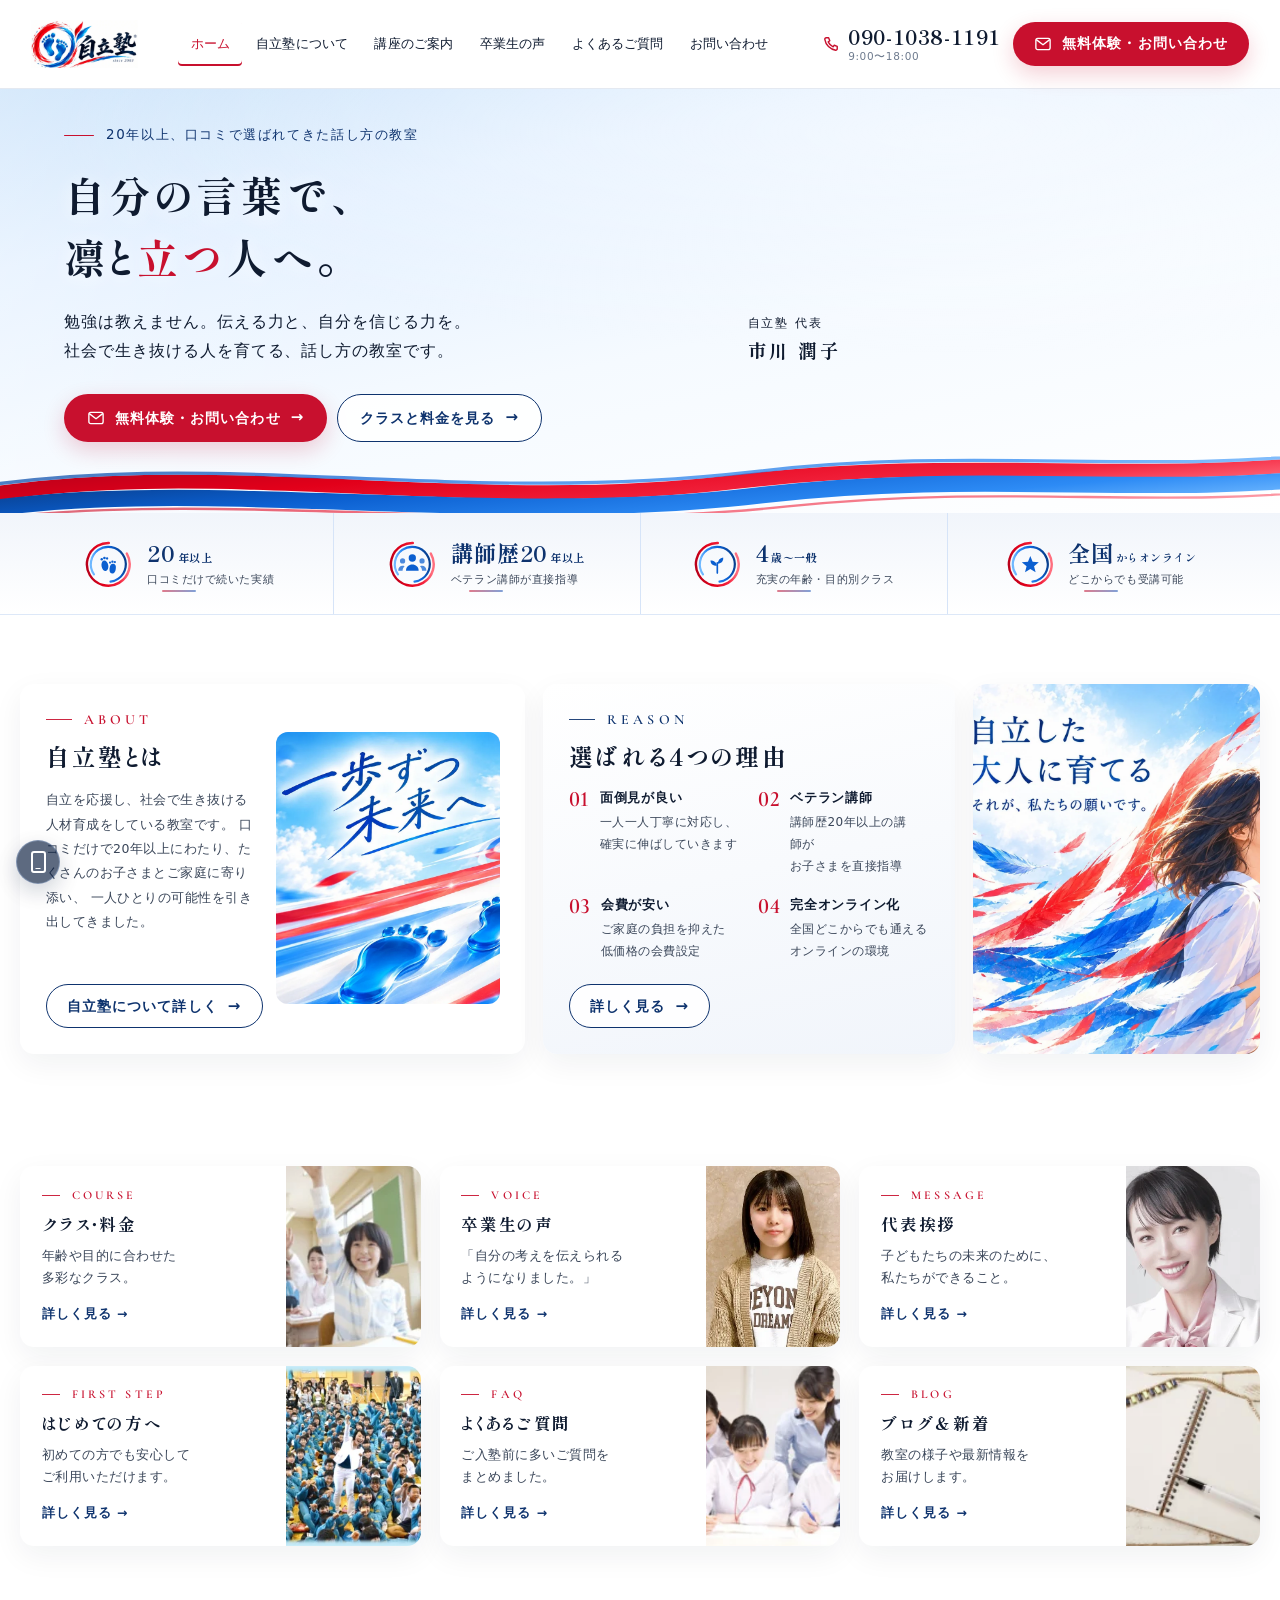
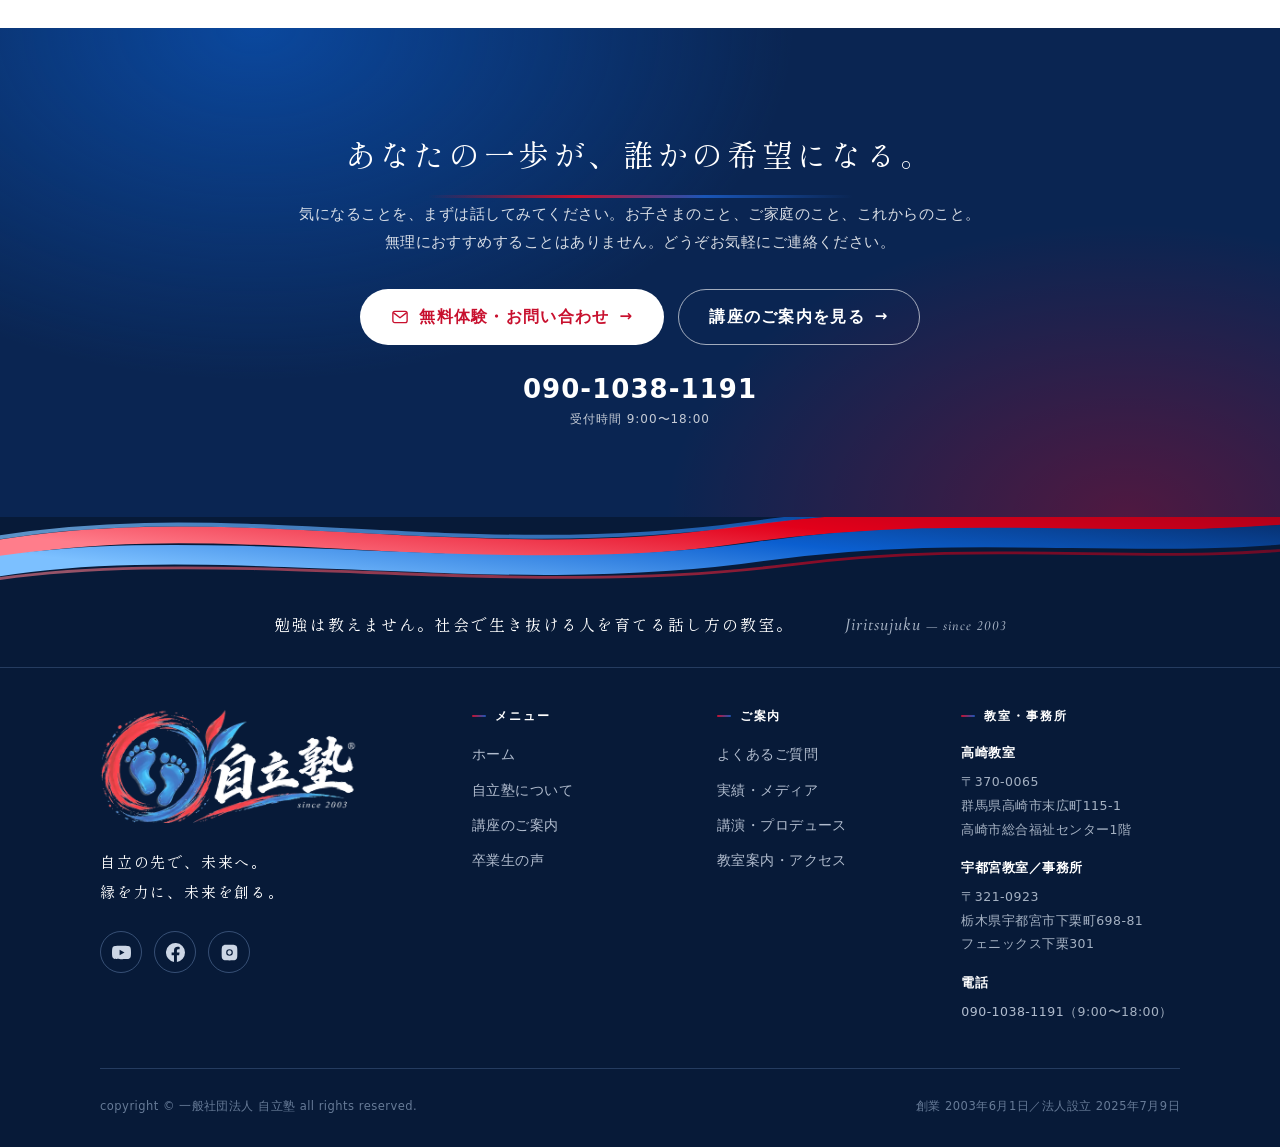
==== commit 43c09786: "表示速度の改善：画像をWebP化し、未使用画像を整理 - 透過のない写真53点と、ロゴ・透過画像3点を WebP に変換（見た目は同等） - ロゴ・ファビコンを表示サイズの2倍に縮小 - 参照されなく" ====
--- a/index.html
+++ b/index.html
@@ -11,7 +11,7 @@
 <meta property="og:title" content="自立塾｜高崎・宇都宮の話し方教室｜不登校・引きこもり支援">
 <meta property="og:description" content="勉強は教えません。社会で生き抜ける人を育てる話し方の教室。世界情勢・コミュニケーション・お金の教育・プレゼンテーション力の4本柱。完全オンライン対応で全国から参加できます。">
 <meta property="og:site_name" content="自立塾">
-<meta property="og:image" content="assets/img/hero-pc.jpg">
+<meta property="og:image" content="https://junkosan-omoroi.vercel.app/assets/img/hero-pc.jpg">
 <meta name="twitter:card" content="summary_large_image">
 <link rel="icon" href="assets/img/mark.png">
 <link rel="apple-touch-icon" href="assets/img/mark.png">
@@ -33,7 +33,7 @@
 <header class="header">
   <div class="header__bar">
     <a class="header__logo" href="index.html" aria-label="自立塾 ホーム">
-      <img src="assets/img/logo-since.png" alt="自立塾 since 2003" width="950" height="430">
+      <img src="assets/img/logo-since.webp" alt="自立塾 since 2003" width="950" height="430">
     </a>
     <p class="header__tagline">社会で生き抜く力を<br>育てる話し方の教室</p>
     <nav class="header__nav" aria-label="メインメニュー">
@@ -76,8 +76,8 @@
     <div class="hero__media">
       <div class="hero__photo">
         <picture>
-          <source media="(max-width:920px)" srcset="assets/img/hero-sp.jpg">
-          <img src="assets/img/hero-pc.jpg" alt="自立塾でお子さまの自立を応援します" width="952" height="420" decoding="async" fetchpriority="high">
+          <source media="(max-width:920px)" srcset="assets/img/hero-sp.webp">
+          <img src="assets/img/hero-pc.webp" alt="自立塾でお子さまの自立を応援します" width="952" height="420" decoding="async" fetchpriority="high">
         </picture>
       </div>
       <div class="container hero__inner">
@@ -149,8 +149,8 @@
           </div>
           <div class="bento__photo">
             <picture>
-              <source media="(max-width:620px)" srcset="assets/img/card-feet-sp.jpg">
-              <img src="assets/img/card-feet.jpg" alt="一歩ずつ、未来へ。自立塾の歩み" width="740" height="980" loading="lazy">
+              <source media="(max-width:620px)" srcset="assets/img/card-feet-sp.webp">
+              <img src="assets/img/card-feet.webp" alt="一歩ずつ、未来へ。自立塾の歩み" width="740" height="980" loading="lazy">
             </picture>
           </div>
         </article>
@@ -181,8 +181,8 @@
 
         <article class="bento__card bento__card--wish">
           <picture>
-            <source media="(max-width:620px)" srcset="assets/img/card-wish-sp.jpg">
-            <img src="assets/img/card-wish.jpg" alt="自立した大人に育てる。それが、私たちの願いです。" width="1044" height="1086" loading="lazy">
+            <source media="(max-width:620px)" srcset="assets/img/card-wish-sp.webp">
+            <img src="assets/img/card-wish.webp" alt="自立した大人に育てる。それが、私たちの願いです。" width="1044" height="1086" loading="lazy">
           </picture>
         </article>
 
@@ -201,7 +201,7 @@
             <p>年齢や目的に合わせた<br>多彩なクラス。</p>
             <span class="portal__more">詳しく見る →</span>
           </div>
-          <div class="portal__thumb"><img src="assets/img/c-1.png" alt="" width="300" height="230" loading="lazy"></div>
+          <div class="portal__thumb"><img src="assets/img/c-1.webp" alt="" width="300" height="230" loading="lazy"></div>
         </a>
         <a class="portal__card" href="voice.html">
           <div class="portal__body">
@@ -210,7 +210,7 @@
             <p>「自分の考えを伝えられる<br>ようになりました。」</p>
             <span class="portal__more">詳しく見る →</span>
           </div>
-          <div class="portal__thumb"><img src="assets/img/syoukai-seito-yui.png" alt="" width="300" height="300" loading="lazy"></div>
+          <div class="portal__thumb"><img src="assets/img/syoukai-seito-yui.webp" alt="" width="300" height="300" loading="lazy"></div>
         </a>
         <a class="portal__card" href="about.html">
           <div class="portal__body">
@@ -219,7 +219,7 @@
             <p>子どもたちの未来のために、<br>私たちができること。</p>
             <span class="portal__more">詳しく見る →</span>
           </div>
-          <div class="portal__thumb"><img src="assets/img/teacher-1.png" alt="" width="320" height="320" loading="lazy"></div>
+          <div class="portal__thumb"><img src="assets/img/teacher-1.webp" alt="" width="320" height="320" loading="lazy"></div>
         </a>
         <a class="portal__card" href="contact.html">
           <div class="portal__body">
@@ -228,7 +228,7 @@
             <p>初めての方でも安心して<br>ご利用いただけます。</p>
             <span class="portal__more">詳しく見る →</span>
           </div>
-          <div class="portal__thumb"><img src="assets/img/index-3.png" alt="" width="400" height="270" loading="lazy"></div>
+          <div class="portal__thumb"><img src="assets/img/index-3.webp" alt="" width="400" height="270" loading="lazy"></div>
         </a>
         <a class="portal__card" href="faq.html">
           <div class="portal__body">
@@ -237,7 +237,7 @@
             <p>ご入塾前に多いご質問を<br>まとめました。</p>
             <span class="portal__more">詳しく見る →</span>
           </div>
-          <div class="portal__thumb"><img src="assets/img/c-2.png" alt="" width="300" height="230" loading="lazy"></div>
+          <div class="portal__thumb"><img src="assets/img/c-2.webp" alt="" width="300" height="230" loading="lazy"></div>
         </a>
         <a class="portal__card" href="https://ameblo.jp/jiritujuku/" target="_blank" rel="noopener">
           <div class="portal__body">
@@ -246,7 +246,7 @@
             <p>教室の様子や最新情報を<br>お届けします。</p>
             <span class="portal__more">詳しく見る →</span>
           </div>
-          <div class="portal__thumb"><img src="assets/img/blog.png" alt="" width="247" height="165" loading="lazy"></div>
+          <div class="portal__thumb"><img src="assets/img/blog.webp" alt="" width="247" height="165" loading="lazy"></div>
         </a>
       </div>
     </div>
@@ -280,7 +280,7 @@
   <div class="container">
     <div class="footer__top">
       <div>
-        <img class="footer__logo" src="assets/img/logo-since-white.png" alt="自立塾 since 2003" width="950" height="430">
+        <img class="footer__logo" src="assets/img/logo-since-white.webp" alt="自立塾 since 2003" width="950" height="430">
         <p class="footer__tagline">自立の先で、未来へ。<br>縁を力に、未来を創る。</p>
         <div class="footer__sns">
           <a href="https://www.youtube.com/channel/UCJp2LZc89UXHqa7oxnzZFcg" target="_blank" rel="noopener" aria-label="YouTube"><svg viewBox="0 0 24 24" aria-hidden="true"><path fill="currentColor" d="M23.5 6.2a3 3 0 0 0-2.1-2.1C19.5 3.6 12 3.6 12 3.6s-7.5 0-9.4.5A3 3 0 0 0 .5 6.2C0 8.1 0 12 0 12s0 3.9.5 5.8a3 3 0 0 0 2.1 2.1c1.9.5 9.4.5 9.4.5s7.5 0 9.4-.5a3 3 0 0 0 2.1-2.1C24 15.9 24 12 24 12s0-3.9-.5-5.8ZM9.6 15.6V8.4l6.2 3.6-6.2 3.6Z"></path></svg></a>
--- a/assets/css/style.css
+++ b/assets/css/style.css
@@ -1370,3 +1370,22 @@
 /* 日本語の改行：1〜2文字だけが次行に落ちるのを防ぐ */
 p,li,dd{text-wrap:pretty}
 .ctaband .catch,.footer__catch p{word-break:keep-all; overflow-wrap:anywhere}
+
+/* ---------- 仕上げ 2 ---------- */
+/* 詰めたセクション（卒業生の声など）は、広げた余白の対象外に */
+.section--tight{padding-block:clamp(32px,3.4vw,52px)}
+.section--tight + .section--tight{padding-top:0}
+.ctaband p{max-width:48em}
+/* 代表の言葉：句読点の位置で折り返す */
+.pullquote{word-break:keep-all; overflow-wrap:anywhere}
+/* 卒業生カードの見出しも明朝の字間をそろえる */
+.voice__title{letter-spacing:.06em}
+.senpai .name{letter-spacing:.06em}
+/* 申し込みの流れ：番号の丸が左に寄っていた（.step p の margin:0 に負けていた） */
+.step .step__no{margin:0 auto 18px; font-family:var(--latin); font-weight:600; font-size:26px; color:var(--navy); font-variant-numeric:lining-nums; box-shadow:0 0 0 1px var(--navy), 0 0 0 7px var(--tint)}
+/* 解像度の低い写真を引き伸ばしてぼかさないよう、写真ブロックは写真の幅に合わせる */
+.split__media{width:fit-content; max-width:100%; margin-inline:auto}
+.split__media img{max-width:min(100%,460px); margin-inline:auto}
+/* インタビューの質問：赤い太字の連続を避け、藍の文字＋赤い細罫で示す */
+.h4--q{color:var(--navy); padding-left:14px; border-left:2px solid var(--red); line-height:1.7; letter-spacing:.04em}
+.deflist dt,.deflist dd{min-width:0; overflow-wrap:anywhere}
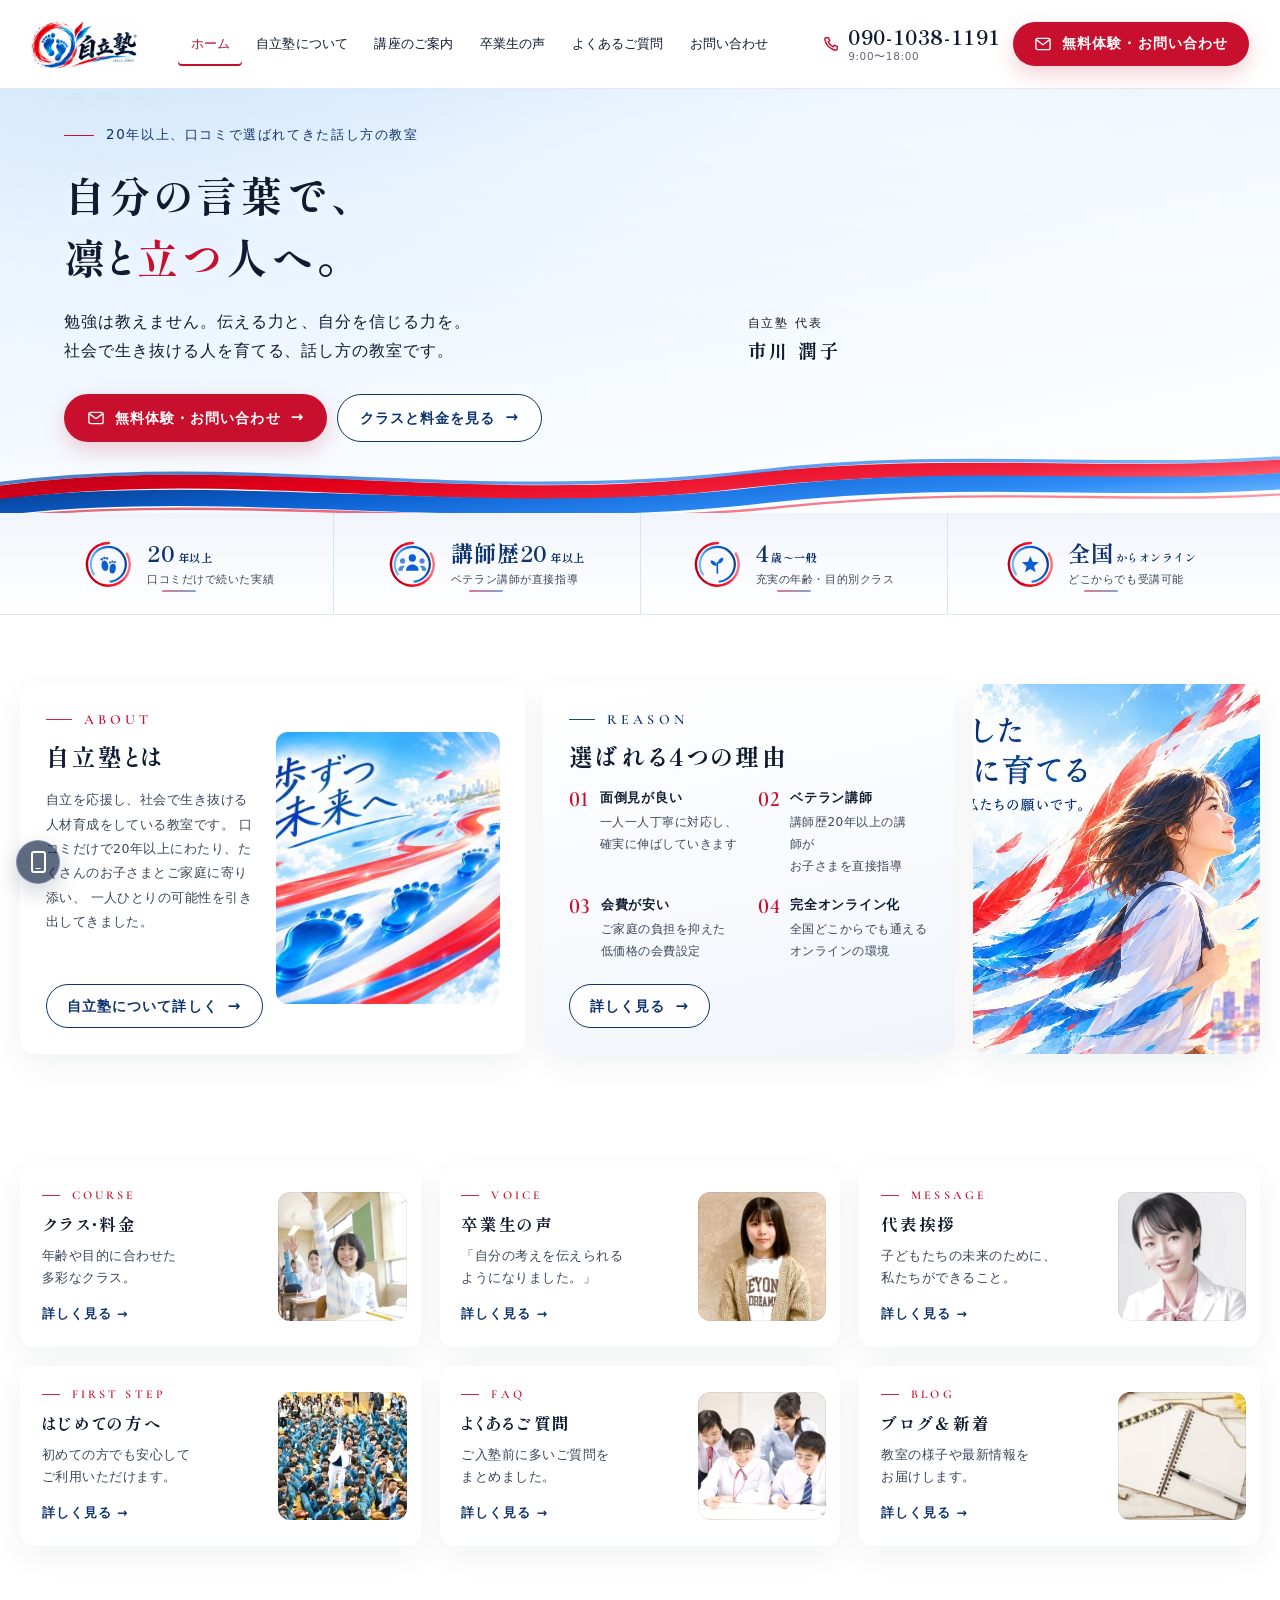
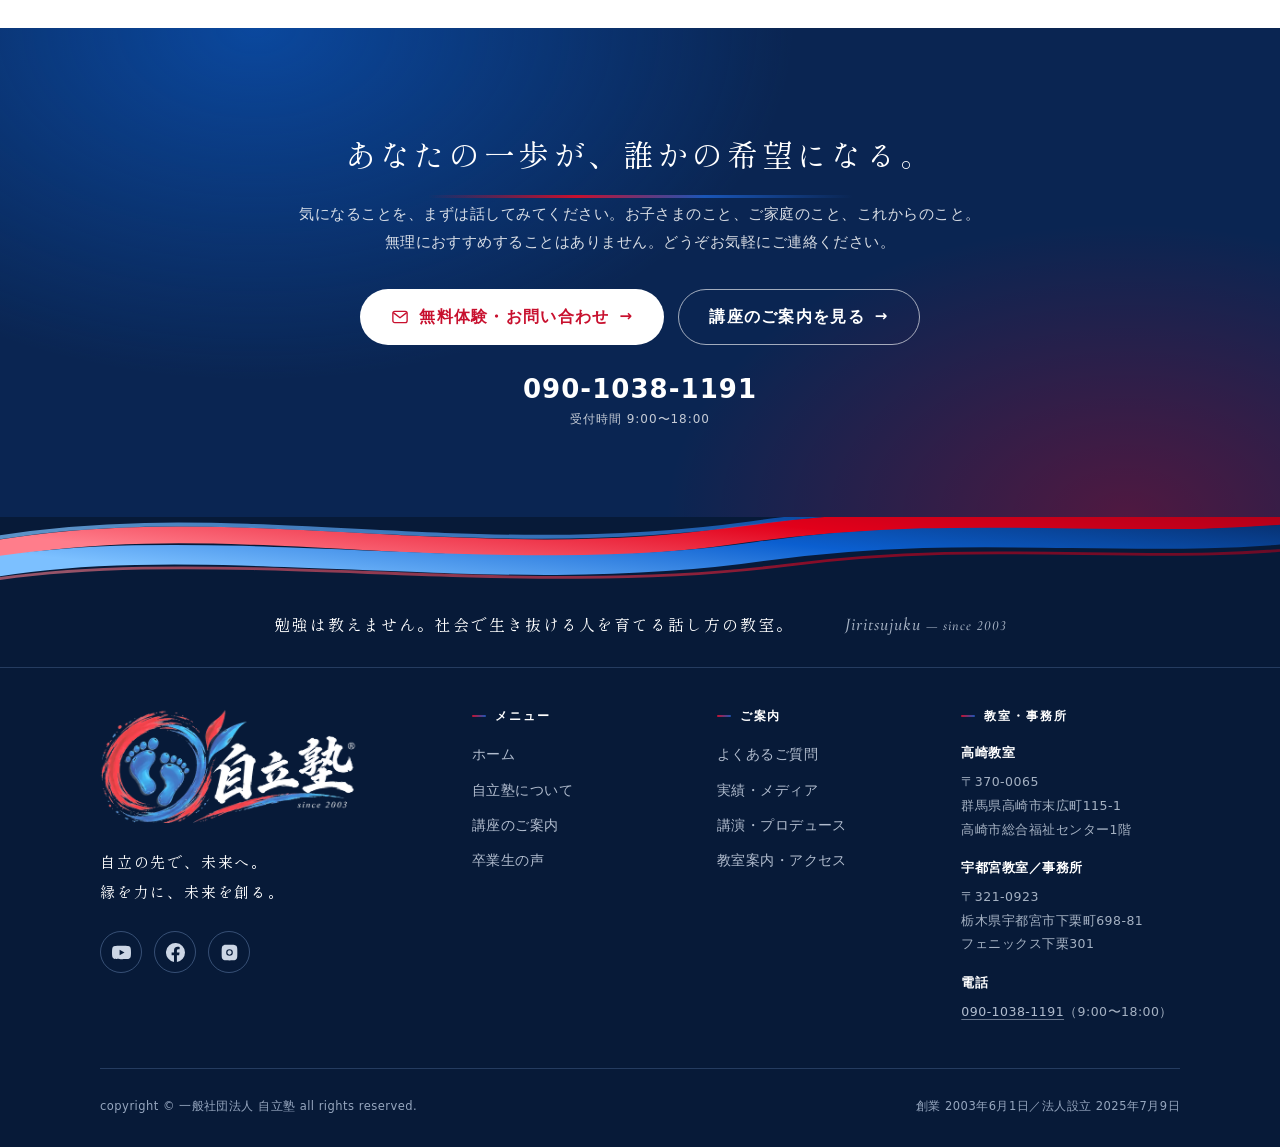
==== commit de6d5232: "写真の見切れを解消し、実写とイラストの扱いを調和させる - トップの案内カード：縦長に切り抜かれて顔が切れていた写真を、角丸の正方形の「はめ込み額縁」に変更   写真ごとに焦点（--fp）を指定し、顔" ====
--- a/index.html
+++ b/index.html
@@ -201,7 +201,7 @@
             <p>年齢や目的に合わせた<br>多彩なクラス。</p>
             <span class="portal__more">詳しく見る →</span>
           </div>
-          <div class="portal__thumb"><img src="assets/img/c-1.webp" alt="" width="300" height="230" loading="lazy"></div>
+          <div class="portal__thumb"><img style="--fp:58% 38%" src="assets/img/c-1.webp" alt="" width="300" height="230" loading="lazy"></div>
         </a>
         <a class="portal__card" href="voice.html">
           <div class="portal__body">
@@ -210,7 +210,7 @@
             <p>「自分の考えを伝えられる<br>ようになりました。」</p>
             <span class="portal__more">詳しく見る →</span>
           </div>
-          <div class="portal__thumb"><img src="assets/img/syoukai-seito-yui.webp" alt="" width="300" height="300" loading="lazy"></div>
+          <div class="portal__thumb"><img style="--fp:50% 18%" src="assets/img/syoukai-seito-yui.webp" alt="" width="300" height="300" loading="lazy"></div>
         </a>
         <a class="portal__card" href="about.html">
           <div class="portal__body">
@@ -219,7 +219,7 @@
             <p>子どもたちの未来のために、<br>私たちができること。</p>
             <span class="portal__more">詳しく見る →</span>
           </div>
-          <div class="portal__thumb"><img src="assets/img/teacher-1.webp" alt="" width="320" height="320" loading="lazy"></div>
+          <div class="portal__thumb"><img style="--fp:50% 30%" src="assets/img/teacher-1.webp" alt="" width="320" height="320" loading="lazy"></div>
         </a>
         <a class="portal__card" href="contact.html">
           <div class="portal__body">
@@ -228,7 +228,7 @@
             <p>初めての方でも安心して<br>ご利用いただけます。</p>
             <span class="portal__more">詳しく見る →</span>
           </div>
-          <div class="portal__thumb"><img src="assets/img/index-3.webp" alt="" width="400" height="270" loading="lazy"></div>
+          <div class="portal__thumb"><img style="--fp:48% 40%" src="assets/img/index-3.webp" alt="" width="361" height="231" loading="lazy"></div>
         </a>
         <a class="portal__card" href="faq.html">
           <div class="portal__body">
@@ -237,7 +237,7 @@
             <p>ご入塾前に多いご質問を<br>まとめました。</p>
             <span class="portal__more">詳しく見る →</span>
           </div>
-          <div class="portal__thumb"><img src="assets/img/c-2.webp" alt="" width="300" height="230" loading="lazy"></div>
+          <div class="portal__thumb"><img style="--fp:56% 32%" src="assets/img/c-2.webp" alt="" width="300" height="230" loading="lazy"></div>
         </a>
         <a class="portal__card" href="https://ameblo.jp/jiritujuku/" target="_blank" rel="noopener">
           <div class="portal__body">
@@ -246,7 +246,7 @@
             <p>教室の様子や最新情報を<br>お届けします。</p>
             <span class="portal__more">詳しく見る →</span>
           </div>
-          <div class="portal__thumb"><img src="assets/img/blog.webp" alt="" width="247" height="165" loading="lazy"></div>
+          <div class="portal__thumb"><img style="--fp:50% 50%" src="assets/img/blog.webp" alt="" width="247" height="165" loading="lazy"></div>
         </a>
       </div>
     </div>
@@ -318,6 +318,7 @@
     <div class="footer__bottom">
       <span>copyright © 一般社団法人 自立塾 all rights reserved.</span>
       <span>創業 2003年6月1日／法人設立 2025年7月9日</span>
+      <button type="button" class="viewswitch" data-viewswitch>PC表示に切り替え</button>
     </div>
   </div>
 </footer>
--- a/assets/css/style.css
+++ b/assets/css/style.css
@@ -24,7 +24,7 @@
   --line:#E4E9F1;
   --line-strong:#CCD6E4;
   --body:#3A4659;
-  --muted:#6E7B8E;
+  --muted:#5A6779;
 
   /* Form — 角丸は「カード14px／画像12px／ボタン丸」の3種類だけ */
   --r-card:14px;
@@ -1389,3 +1389,52 @@
 /* インタビューの質問：赤い太字の連続を避け、藍の文字＋赤い細罫で示す */
 .h4--q{color:var(--navy); padding-left:14px; border-left:2px solid var(--red); line-height:1.7; letter-spacing:.04em}
 .deflist dt,.deflist dd{min-width:0; overflow-wrap:anywhere}
+
+/* ---------- 読みやすさ（WCAG AA のコントラスト 4.5:1 以上に） ---------- */
+.footer__bottom{color:rgba(205,220,242,.72)}
+.footer__office a{text-decoration:underline; text-decoration-color:rgba(226,235,248,.45); text-underline-offset:3px}
+
+/* ============================================================
+   実写とイラストの調和
+   ------------------------------------------------------------
+   ・イラスト（水彩の空・羽・リボン）は「上部の世界観」＝ヒーローとベントーだけ
+   ・実写は「中身・事実」を語る場所で使い、すべて同じ扱いにそろえる
+       角丸12px の“はめ込み額縁”／同じ色調（彩度を少し抑え、ほんのり明るく）
+       ／ごく薄い内側の罫で、白地との境目を上品に
+   ・顔が切れないよう、写真ごとに焦点（--fp）を指定
+   ============================================================ */
+.portal__card{align-items:center}
+.portal__thumb{
+  flex:0 0 auto; width:clamp(108px,32%,150px); aspect-ratio:1/1;
+  margin:14px 14px 14px 0; border-radius:var(--r-img); overflow:hidden; position:relative; align-self:center;
+}
+.portal__thumb img{
+  position:absolute; inset:0; width:100%; height:100%; object-fit:cover;
+  object-position:var(--fp,50% 40%); transform:none;
+}
+.portal__card:hover .portal__thumb img{transform:scale(1.05)}
+
+/* 実写の色調をそろえる */
+.portal__thumb img,.classcard__img img,.senpai img,.voice__photo img,.split__media img,.medialogos img{
+  filter:saturate(.88) contrast(1.03) brightness(1.02);
+}
+.portal__thumb::after,.voice__photo::after{
+  content:""; position:absolute; inset:0; border-radius:inherit; pointer-events:none;
+  box-shadow:inset 0 0 0 1px rgba(15,27,48,.07);
+}
+.voice__photo{position:relative}
+
+/* フッターの表示切替（タッチ端末のスマホ幅だけ） */
+.viewswitch{display:none; background:none; border:0; padding:0; font:inherit; color:rgba(205,220,242,.85);
+  text-decoration:underline; text-underline-offset:3px; cursor:pointer}
+
+@media (max-width:920px){
+  .viewtoggle{display:none}
+  .viewswitch{display:inline}
+}
+@media (max-width:620px){
+  .portal__thumb{width:clamp(96px,30%,128px); margin:12px 12px 12px 0}
+  .portal__body{padding:16px 6px 16px 18px}
+  /* 案内カードは文が短いので、意味の区切りの改行をスマホでも生かす */
+  .portal__card p br{display:inline}
+}
